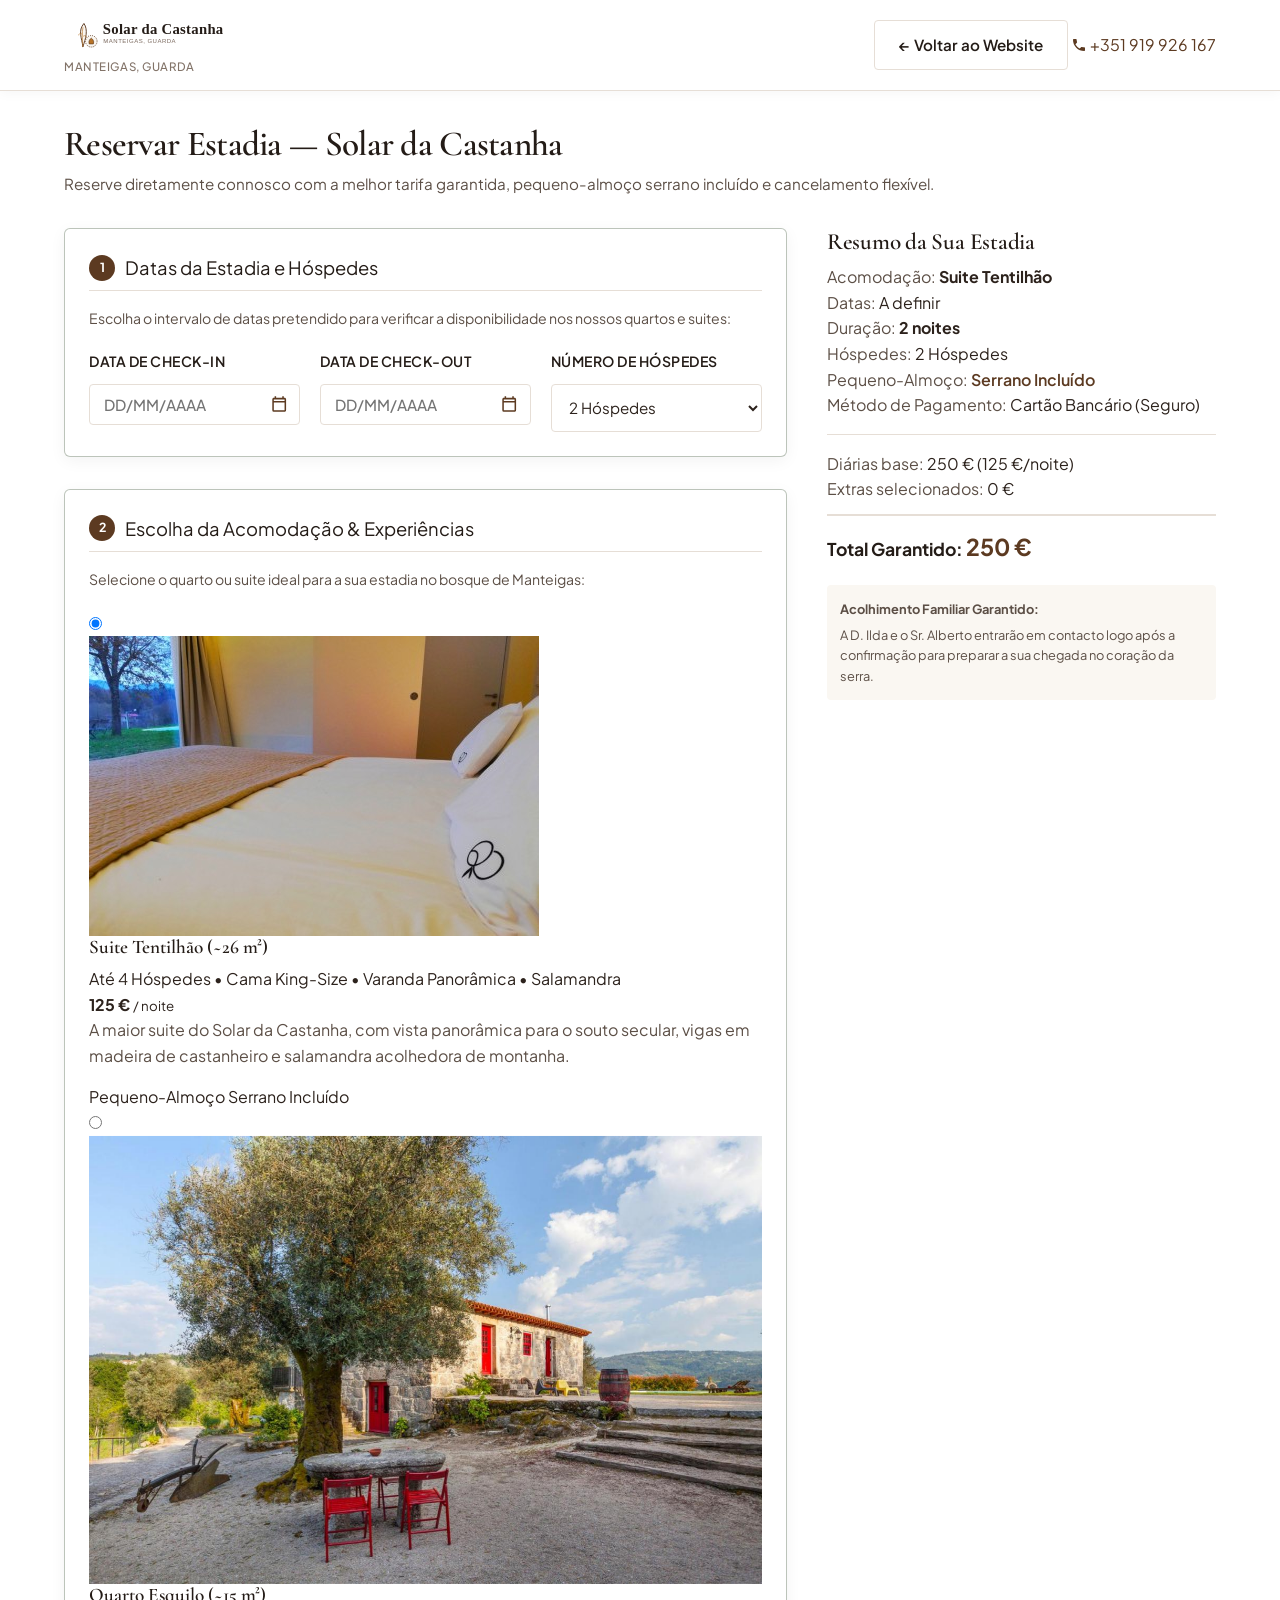
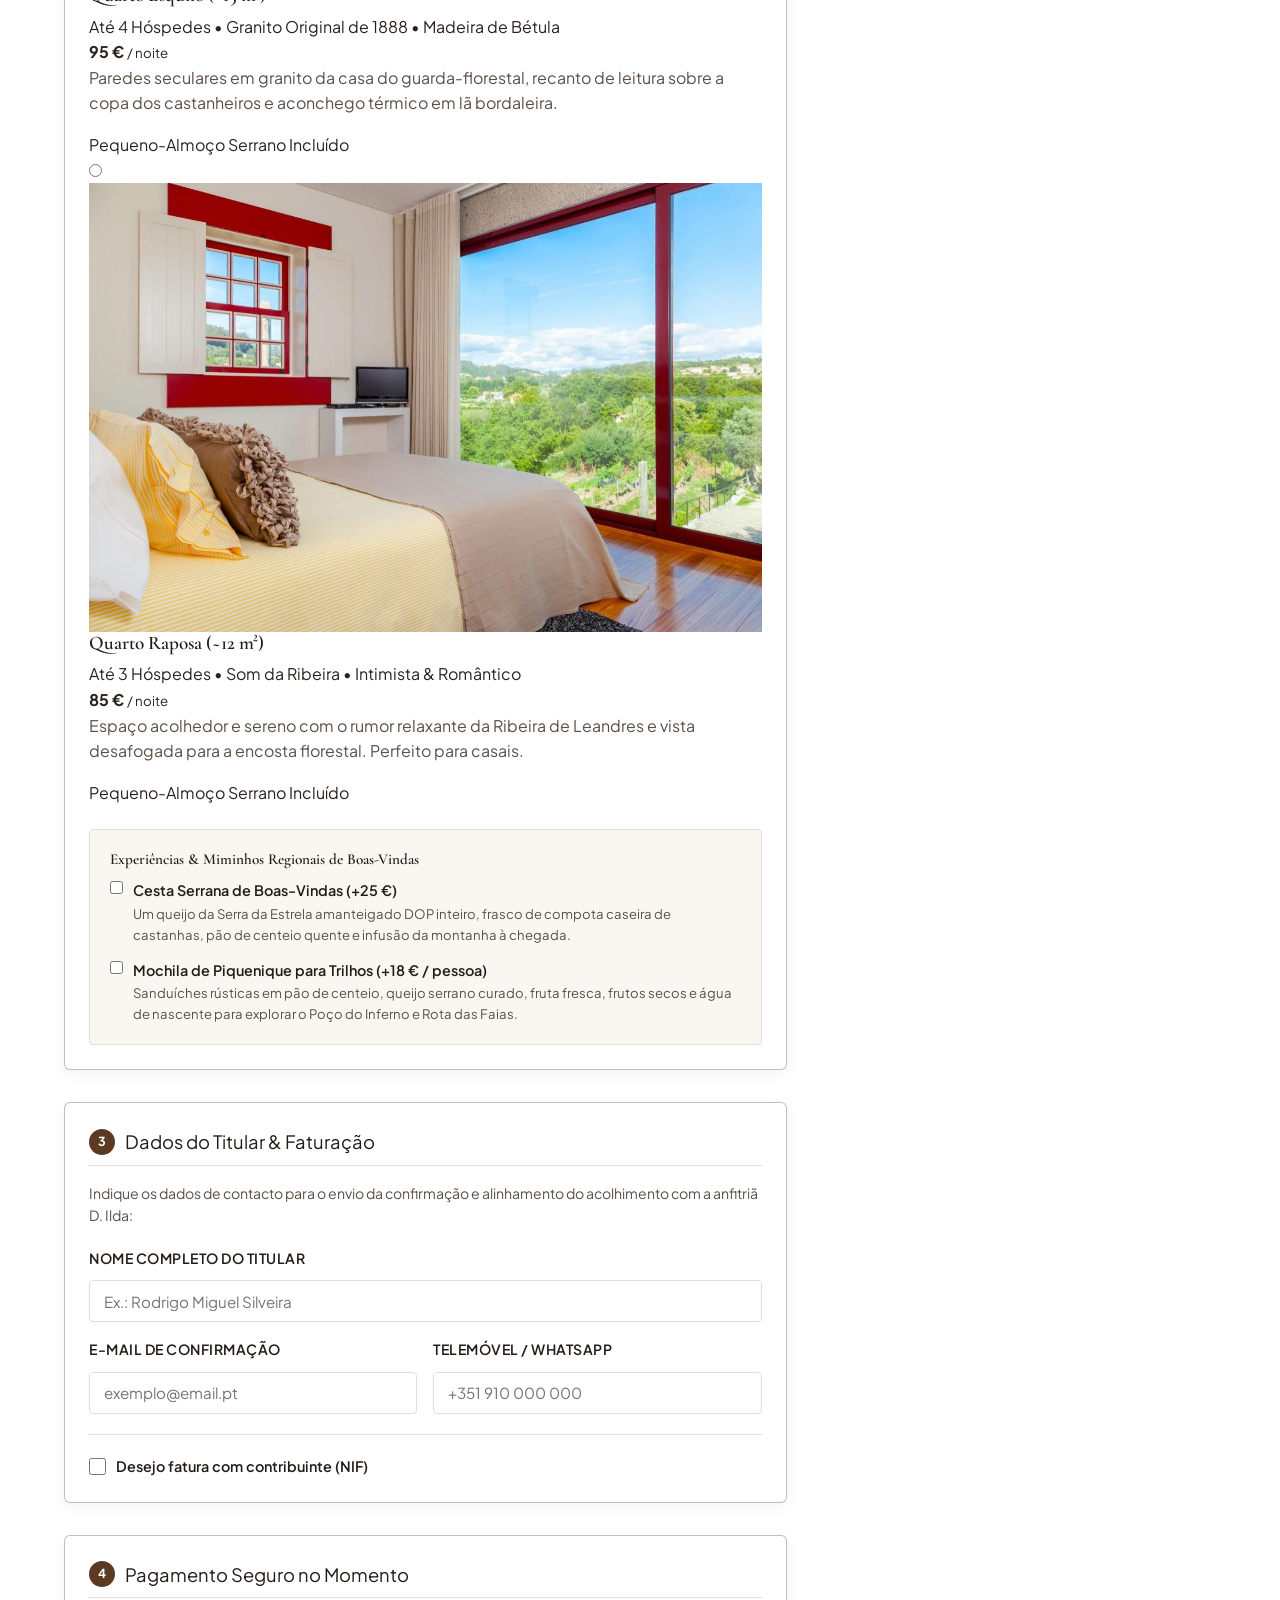
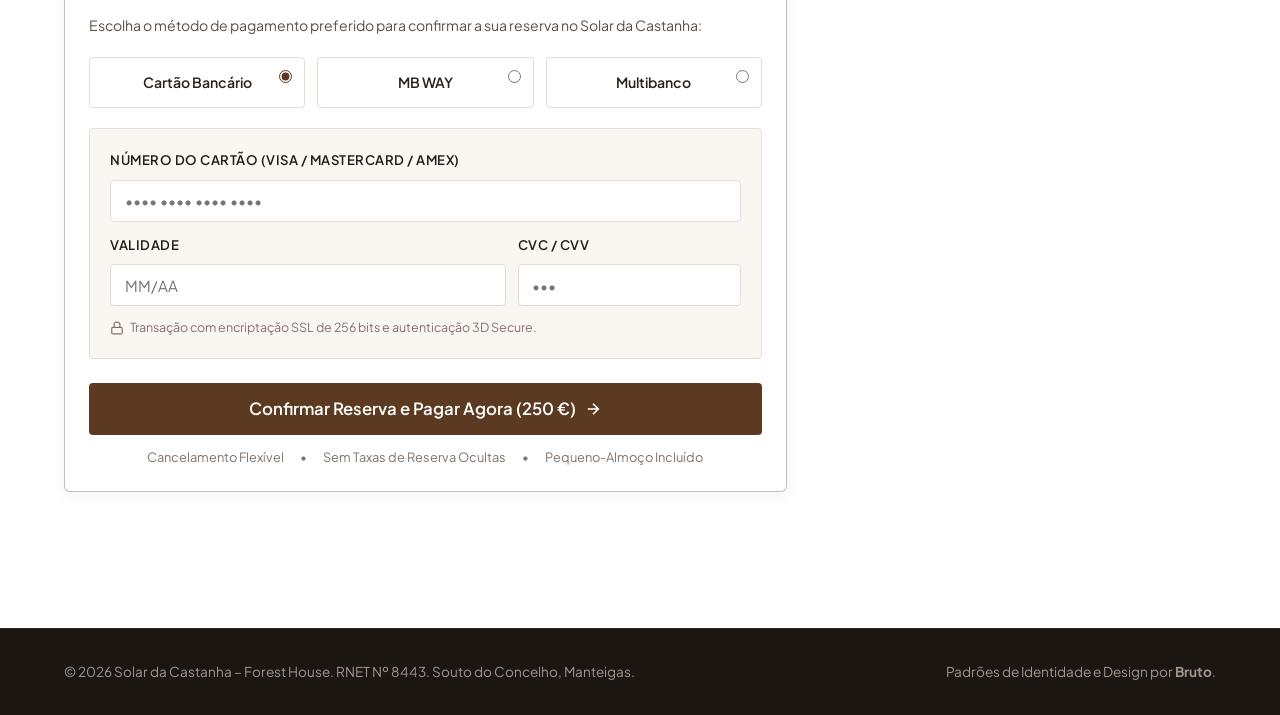
==== reservas.html @ 3b9cec5c "Solar da Castanha — Forest House (Manteigas, Serra da Estrela) — Protótipo Bruto" ====
<!DOCTYPE html>
<html lang="pt">
<head>
  <meta charset="UTF-8">
  <meta name="viewport" content="width=device-width, initial-scale=1.0">
  <title>Reservas - Solar da Castanha | Forest House em Manteigas</title>
  <meta name="description" content="Reserve a sua estadia no Solar da Castanha – Forest House em Manteigas, Serra da Estrela. Pequeno-almoço serrano incluído, lareira de montanha e pagamento seguro online.">
  <link rel="stylesheet" href="css/style.css">
  <link rel="icon" type="image/svg+xml" href="assets/icons/favicon.svg">
  <link rel="preconnect" href="https://fonts.googleapis.com">
  <link rel="preconnect" href="https://fonts.gstatic.com" crossorigin>
  <link href="https://fonts.googleapis.com/css2?family=Cormorant+Garamond:ital,wght@0,400;0,500;0,600;0,700;1,400;1,600&family=Plus+Jakarta+Sans:wght@400;500;600;700&display=swap" rel="stylesheet">
</head>
<body class="booking-page-body">

  <!-- =========================================================================
       HEADER DA PÁGINA DE RESERVAS (Limpo, Elegante e Proporcional)
       ========================================================================= -->
  <header class="header booking-header">
    <div class="container nav-container">
      <a href="index.html" class="booking-logo-wrap" aria-label="Solar da Castanha — Página Inicial">
        <img src="assets/logos/logo.svg" alt="Solar da Castanha" class="booking-logo-img">
        <div class="booking-brand-meta">
          <span class="booking-brand-location">Manteigas, Guarda</span>
        </div>
      </a>
      <div class="booking-header-actions">
        <a href="index.html" class="btn btn-outline-dark booking-back-btn">
          <span class="booking-back-full">&larr; Voltar ao Website</span>
          <span class="booking-back-short">&larr; Início</span>
        </a>
        <a href="tel:+351919926167" class="nav-contact-link booking-phone-btn" aria-label="Ligar para +351 919 926 167">
          <svg class="icon-svg" viewBox="0 0 24 24"><path d="M6.62 10.79c1.44 2.83 3.76 5.14 6.59 6.59l2.2-2.2c.27-.27.67-.36 1.02-.24 1.12.37 2.33.57 3.57.57.55 0 1 .45 1 1V20c0 .55-.45 1-1 1-9.39 0-17-7.61-17-17 0-.55.45-1 1-1h3.5c.55 0 1 .45 1 1 0 1.25.2 2.45.57 3.57.11.35.03.74-.25 1.02l-2.2 2.2z"/></svg>
          <span class="booking-phone-text">+351 919 926 167</span>
        </a>
      </div>
    </div>
  </header>

  <!-- =========================================================================
       CONTEÚDO PRINCIPAL DE RESERVAS (Passo a Passo Sequencial / Wizard)
       ========================================================================= -->
  <main class="section" style="padding-top: 2rem; padding-bottom: 4rem;">
    <div class="container">
      
      <div style="margin-bottom: 2rem;">
        <h2 style="margin: 0 0 0.4rem 0;">Reservar Estadia — Solar da Castanha</h2>
        <p style="margin: 0; color: var(--text-secondary); font-size: 0.95rem;">
          Reserve diretamente connosco com a melhor tarifa garantida, pequeno-almoço serrano incluído e cancelamento flexível.
        </p>
      </div>

      <div class="booking-page-layout">
        <!-- Coluna Esquerda: Passos Sequenciais de Reserva -->
        <div class="booking-steps-col">

          <form id="dedicatedBookingForm">

            <!-- ==============================================================
                 PASSO 1: Datas da Estadia e Número de Hóspedes
                 ============================================================== -->
            <div class="booking-step-block active" id="stepBlock1">
              <div class="booking-step-title">
                <span class="booking-step-num">1</span>
                <span>Datas da Estadia e Hóspedes</span>
              </div>
              <p style="font-size: 0.88rem; color: var(--text-secondary); margin-bottom: 1.25rem;">
                Escolha o intervalo de datas pretendido para verificar a disponibilidade nos nossos quartos e suites:
              </p>

              <div class="booking-dates-guests-grid">
                <div class="form-group">
                  <label for="bookCheckin" style="font-weight: 600; font-size: 0.88rem; margin-bottom: 0.35rem;">Data de Check-in</label>
                  <div class="date-input-container">
                    <input type="text" id="bookCheckin" name="checkin" class="form-control" placeholder="DD/MM/AAAA" autocomplete="off" required>
                    <button type="button" class="date-calendar-btn" aria-label="Escolher data de check-in">
                      <svg class="icon-svg" viewBox="0 0 24 24"><path d="M19 4h-1V2h-2v2H8V2H6v2H5c-1.11 0-1.99.9-1.99 2L3 20a2 2 0 0 0 2 2h14c1.1 0 2-.9 2-2V6c0-1.1-.9-2-2-2zm0 16H5V10h14v10zm0-12H5V6h14v2z"/></svg>
                    </button>
                  </div>
                </div>

                <div class="form-group">
                  <label for="bookCheckout" style="font-weight: 600; font-size: 0.88rem; margin-bottom: 0.35rem;">Data de Check-out</label>
                  <div class="date-input-container">
                    <input type="text" id="bookCheckout" name="checkout" class="form-control" placeholder="DD/MM/AAAA" autocomplete="off" required>
                    <button type="button" class="date-calendar-btn" aria-label="Escolher data de check-out">
                      <svg class="icon-svg" viewBox="0 0 24 24"><path d="M19 4h-1V2h-2v2H8V2H6v2H5c-1.11 0-1.99.9-1.99 2L3 20a2 2 0 0 0 2 2h14c1.1 0 2-.9 2-2V6c0-1.1-.9-2-2-2zm0 16H5V10h14v10zm0-12H5V6h14v2z"/></svg>
                    </button>
                  </div>
                </div>

                <div class="form-group">
                  <label for="bookGuests" style="font-weight: 600; font-size: 0.88rem; margin-bottom: 0.35rem;">Número de Hóspedes</label>
                  <select id="bookGuests" name="guests" class="form-control" style="height: 48px;">
                    <option value="1 Hóspede">1 Hóspede</option>
                    <option value="2 Hóspedes" selected>2 Hóspedes</option>
                    <option value="3 Hóspedes">3 Hóspedes</option>
                    <option value="4 Hóspedes">4 Hóspedes</option>
                  </select>
                </div>
              </div>
            </div>

            <!-- ==============================================================
                 PASSO 2: Seleção da Acomodação & Experiências Regionais
                 ============================================================== -->
            <div class="booking-step-block active" id="stepBlock2" style="margin-top: 2rem;">
              <div class="booking-step-title">
                <span class="booking-step-num">2</span>
                <span>Escolha da Acomodação &amp; Experiências</span>
              </div>
              <p style="font-size: 0.88rem; color: var(--text-secondary); margin-bottom: 1.25rem;">
                Selecione o quarto ou suite ideal para a sua estadia no bosque de Manteigas:
              </p>

              <div class="units-selection-list">
                <!-- Unidade 1: Suite Tentilhão -->
                <label class="unit-option-card">
                  <input type="radio" name="book_unit" value="tentilhao" checked>
                  <div class="unit-option-content">
                    <div class="unit-option-img-col">
                      <img src="assets/images/interior_quarto.jpg" alt="Suite Tentilhão">
                    </div>
                    <div class="unit-option-info-col">
                      <div class="unit-option-head">
                        <div>
                          <h4 class="unit-option-title">Suite Tentilhão (~26 m²)</h4>
                          <span class="unit-option-meta">Até 4 Hóspedes • Cama King-Size • Varanda Panorâmica • Salamandra</span>
                        </div>
                        <div class="unit-option-price-tag">
                          <strong>125 €</strong> <small>/ noite</small>
                        </div>
                      </div>
                      <p class="unit-option-desc">
                        A maior suite do Solar da Castanha, com vista panorâmica para o souto secular, vigas em madeira de castanheiro e salamandra acolhedora de montanha.
                      </p>
                      <span class="unit-option-pill">Pequeno-Almoço Serrano Incluído</span>
                    </div>
                  </div>
                </label>

                <!-- Unidade 2: Quarto Esquilo -->
                <label class="unit-option-card">
                  <input type="radio" name="book_unit" value="esquilo">
                  <div class="unit-option-content">
                    <div class="unit-option-img-col">
                      <img src="assets/images/avos_1.jpg" alt="Quarto Esquilo">
                    </div>
                    <div class="unit-option-info-col">
                      <div class="unit-option-head">
                        <div>
                          <h4 class="unit-option-title">Quarto Esquilo (~15 m²)</h4>
                          <span class="unit-option-meta">Até 4 Hóspedes • Granito Original de 1888 • Madeira de Bétula</span>
                        </div>
                        <div class="unit-option-price-tag">
                          <strong>95 €</strong> <small>/ noite</small>
                        </div>
                      </div>
                      <p class="unit-option-desc">
                        Paredes seculares em granito da casa do guarda-florestal, recanto de leitura sobre a copa dos castanheiros e aconchego térmico em lã bordaleira.
                      </p>
                      <span class="unit-option-pill">Pequeno-Almoço Serrano Incluído</span>
                    </div>
                  </div>
                </label>

                <!-- Unidade 3: Quarto Raposa -->
                <label class="unit-option-card">
                  <input type="radio" name="book_unit" value="raposa">
                  <div class="unit-option-content">
                    <div class="unit-option-img-col">
                      <img src="assets/images/adega_1.jpg" alt="Quarto Raposa">
                    </div>
                    <div class="unit-option-info-col">
                      <div class="unit-option-head">
                        <div>
                          <h4 class="unit-option-title">Quarto Raposa (~12 m²)</h4>
                          <span class="unit-option-meta">Até 3 Hóspedes • Som da Ribeira • Intimista &amp; Romântico</span>
                        </div>
                        <div class="unit-option-price-tag">
                          <strong>85 €</strong> <small>/ noite</small>
                        </div>
                      </div>
                      <p class="unit-option-desc">
                        Espaço acolhedor e sereno com o rumor relaxante da Ribeira de Leandres e vista desafogada para a encosta florestal. Perfeito para casais.
                      </p>
                      <span class="unit-option-pill">Pequeno-Almoço Serrano Incluído</span>
                    </div>
                  </div>
                </label>
              </div>

              <!-- Extras Regionais de Hospitalidade -->
              <div style="margin-top: 1.5rem; background-color: var(--bg-light); border: 1px solid var(--border-color); border-radius: var(--border-radius-sm); padding: 1.25rem;">
                <h4 style="font-size: 0.95rem; margin-bottom: 0.5rem; color: var(--dark-neutral);">Experiências &amp; Miminhos Regionais de Boas-Vindas</h4>
                
                <div style="display: flex; flex-direction: column; gap: 0.75rem;">
                  <label style="display: flex; align-items: flex-start; gap: 0.6rem; cursor: pointer;">
                    <input type="checkbox" name="book_extras" value="cesta_boasvindas" style="margin-top: 0.25rem;">
                    <div>
                      <span style="font-weight: 600; font-size: 0.9rem; color: var(--dark-neutral);">Cesta Serrana de Boas-Vindas (+25 €)</span>
                      <p style="font-size: 0.82rem; margin: 0; color: var(--text-secondary);">Um queijo da Serra da Estrela amanteigado DOP inteiro, frasco de compota caseira de castanhas, pão de centeio quente e infusão da montanha à chegada.</p>
                    </div>
                  </label>

                  <label style="display: flex; align-items: flex-start; gap: 0.6rem; cursor: pointer;">
                    <input type="checkbox" name="book_extras" value="piquenique_trilhos" style="margin-top: 0.25rem;">
                    <div>
                      <span style="font-weight: 600; font-size: 0.9rem; color: var(--dark-neutral);">Mochila de Piquenique para Trilhos (+18 € / pessoa)</span>
                      <p style="font-size: 0.82rem; margin: 0; color: var(--text-secondary);">Sanduíches rústicas em pão de centeio, queijo serrano curado, fruta fresca, frutos secos e água de nascente para explorar o Poço do Inferno e Rota das Faias.</p>
                    </div>
                  </label>
                </div>
              </div>
            </div>

            <!-- ==============================================================
                 PASSO 3: Dados Pessoais do Titular & Faturação Opcional com NIF
                 (Padrão Obrigatório de Faturação Bruto — Regra 8)
                 ============================================================== -->
            <div class="booking-step-block active" id="stepBlock3" style="margin-top: 2rem;">
              <div class="booking-step-title">
                <span class="booking-step-num">3</span>
                <span>Dados do Titular &amp; Faturação</span>
              </div>
              <p style="font-size: 0.88rem; color: var(--text-secondary); margin-bottom: 1.25rem;">
                Indique os dados de contacto para o envio da confirmação e alinhamento do acolhimento com a anfitriã D. Ilda:
              </p>

              <div style="display: grid; grid-template-columns: 1fr 1fr; gap: 1rem;">
                <div class="form-group" style="grid-column: span 2;">
                  <label for="bookName" style="font-weight: 600; font-size: 0.88rem; margin-bottom: 0.35rem;">Nome Completo do Titular</label>
                  <input type="text" id="bookName" class="form-control" placeholder="Ex.: Rodrigo Miguel Silveira" required>
                </div>
                <div class="form-group">
                  <label for="bookEmail" style="font-weight: 600; font-size: 0.88rem; margin-bottom: 0.35rem;">E-mail de Confirmação</label>
                  <input type="email" id="bookEmail" class="form-control" placeholder="exemplo@email.pt" required>
                </div>
                <div class="form-group">
                  <label for="bookPhone" style="font-weight: 600; font-size: 0.88rem; margin-bottom: 0.35rem;">Telemóvel / WhatsApp</label>
                  <input type="tel" id="bookPhone" class="form-control" placeholder="+351 910 000 000" required>
                </div>
              </div>

              <!-- BLOCO DE FATURAÇÃO OPCIONAL (NIF) — REGRA 8 BRUTO -->
              <div style="margin-top: 1.25rem; border-top: 1px solid var(--border-color); padding-top: 1.25rem;">
                <label style="display: flex; align-items: center; gap: 0.6rem; cursor: pointer; user-select: none;">
                  <input type="checkbox" id="invoiceToggle" style="width: 17px; height: 17px;">
                  <span style="font-weight: 600; font-size: 0.9rem; color: var(--dark-neutral);">
                    Desejo fatura com contribuinte (NIF)
                  </span>
                </label>

                <!-- Campos de Faturação Expansíveis -->
                <div id="invoiceFields" style="display: none; margin-top: 1rem; background-color: var(--bg-light); border: 1px solid var(--border-color); border-radius: var(--border-radius-sm); padding: 1.25rem;">
                  <div style="display: grid; grid-template-columns: 1fr 1fr; gap: 1rem;">
                    <div class="form-group">
                      <label for="invoiceNif" style="font-weight: 600; font-size: 0.85rem; margin-bottom: 0.3rem;">NIF / NIPC</label>
                      <input type="text" id="invoiceNif" class="form-control" placeholder="123456789">
                    </div>
                    <div class="form-group">
                      <label for="invoiceName" style="font-weight: 600; font-size: 0.85rem; margin-bottom: 0.3rem;">Nome Fiscal ou Empresa</label>
                      <input type="text" id="invoiceName" class="form-control" placeholder="Nome que constará na fatura">
                    </div>
                    <div class="form-group" style="grid-column: span 2;">
                      <label for="invoiceAddress" style="font-weight: 600; font-size: 0.85rem; margin-bottom: 0.3rem;">Morada de Faturação</label>
                      <input type="text" id="invoiceAddress" class="form-control" placeholder="Rua, número e andar">
                    </div>
                    <div class="form-group">
                      <label for="invoicePostal" style="font-weight: 600; font-size: 0.85rem; margin-bottom: 0.3rem;">Código Postal</label>
                      <input type="text" id="invoicePostal" class="form-control" placeholder="0000-000">
                    </div>
                    <div class="form-group">
                      <label for="invoiceCity" style="font-weight: 600; font-size: 0.85rem; margin-bottom: 0.3rem;">Localidade / Cidade</label>
                      <input type="text" id="invoiceCity" class="form-control" placeholder="Ex.: Lisboa">
                    </div>
                  </div>
                </div>
              </div>
            </div>

            <!-- ==============================================================
                 PASSO 4: Pagamento Seguro Imediato no Momento (Regra 8 Bruto)
                 ============================================================== -->
            <div class="booking-step-block active" id="stepBlock4" style="margin-top: 2rem;">
              <div class="booking-step-title">
                <span class="booking-step-num">4</span>
                <span>Pagamento Seguro no Momento</span>
              </div>
              <p style="font-size: 0.88rem; color: var(--text-secondary); margin-bottom: 1.25rem;">
                Escolha o método de pagamento preferido para confirmar a sua reserva no Solar da Castanha:
              </p>

              <!-- Seletor de Métodos de Pagamento -->
              <div style="display: grid; grid-template-columns: repeat(3, 1fr); gap: 0.75rem; margin-bottom: 1.25rem;">
                <label class="payment-method-card" style="border: 1px solid var(--border-color); border-radius: var(--border-radius-sm); padding: 0.85rem; display: flex; align-items: center; gap: 0.5rem; cursor: pointer; background: #fff;">
                  <input type="radio" name="payment_method" value="card" checked>
                  <span style="font-weight: 600; font-size: 0.88rem;">Cartão Bancário</span>
                </label>
                <label class="payment-method-card" style="border: 1px solid var(--border-color); border-radius: var(--border-radius-sm); padding: 0.85rem; display: flex; align-items: center; gap: 0.5rem; cursor: pointer; background: #fff;">
                  <input type="radio" name="payment_method" value="mbway">
                  <span style="font-weight: 600; font-size: 0.88rem;">MB WAY</span>
                </label>
                <label class="payment-method-card" style="border: 1px solid var(--border-color); border-radius: var(--border-radius-sm); padding: 0.85rem; display: flex; align-items: center; gap: 0.5rem; cursor: pointer; background: #fff;">
                  <input type="radio" name="payment_method" value="multibanco">
                  <span style="font-weight: 600; font-size: 0.88rem;">Multibanco</span>
                </label>
              </div>

              <!-- Detalhes do Cartão -->
              <div id="paymentDetailsCard" style="background-color: var(--bg-light); border: 1px solid var(--border-color); border-radius: var(--border-radius-sm); padding: 1.25rem;">
                <div style="display: grid; grid-template-columns: 2fr 1fr 1fr; gap: 0.75rem;">
                  <div class="form-group" style="grid-column: span 3;">
                    <label style="font-size: 0.82rem; font-weight: 600; margin-bottom: 0.25rem;">Número do Cartão (Visa / Mastercard / Amex)</label>
                    <input type="text" class="form-control" placeholder="•••• •••• •••• ••••" maxlength="19">
                  </div>
                  <div class="form-group" style="grid-column: span 2;">
                    <label style="font-size: 0.82rem; font-weight: 600; margin-bottom: 0.25rem;">Validade</label>
                    <input type="text" class="form-control" placeholder="MM/AA" maxlength="5">
                  </div>
                  <div class="form-group">
                    <label style="font-size: 0.82rem; font-weight: 600; margin-bottom: 0.25rem;">CVC / CVV</label>
                    <input type="text" class="form-control" placeholder="•••" maxlength="4">
                  </div>
                </div>
                <div style="margin-top: 0.75rem; display: flex; align-items: center; gap: 0.4rem; font-size: 0.78rem; color: var(--text-muted);">
                  <svg width="14" height="14" viewBox="0 0 24 24" fill="none" stroke="currentColor" stroke-width="2"><rect x="3" y="11" width="18" height="11" rx="2" ry="2"/><path d="M7 11V7a5 5 0 0 1 10 0v4"/></svg>
                  <span>Transação com encriptação SSL de 256 bits e autenticação 3D Secure.</span>
                </div>
              </div>

              <!-- Detalhes do MB WAY -->
              <div id="paymentDetailsMbway" style="display: none; background-color: var(--bg-light); border: 1px solid var(--border-color); border-radius: var(--border-radius-sm); padding: 1.25rem;">
                <div class="form-group">
                  <label style="font-size: 0.82rem; font-weight: 600; margin-bottom: 0.25rem;">Número de Telemóvel MB WAY</label>
                  <input type="tel" class="form-control" placeholder="910 000 000" maxlength="9">
                </div>
                <p style="font-size: 0.82rem; color: var(--text-secondary); margin: 0.5rem 0 0 0;">
                  Receberá uma notificação instantânea na sua aplicação MB WAY para autorizar o pagamento no prazo de 5 minutos.
                </p>
              </div>

              <!-- Detalhes da Referência Multibanco -->
              <div id="paymentDetailsMultibanco" style="display: none; background-color: var(--bg-light); border: 1px solid var(--border-color); border-radius: var(--border-radius-sm); padding: 1.25rem;">
                <div style="display: grid; grid-template-columns: repeat(3, 1fr); gap: 0.75rem; text-align: center;">
                  <div style="background: #fff; padding: 0.6rem; border-radius: 4px; border: 1px solid var(--border-color);">
                    <span style="font-size: 0.75rem; color: var(--text-muted); display: block;">Entidade</span>
                    <strong style="font-size: 1.05rem; color: var(--dark-neutral);">21245</strong>
                  </div>
                  <div style="background: #fff; padding: 0.6rem; border-radius: 4px; border: 1px solid var(--border-color);">
                    <span style="font-size: 0.75rem; color: var(--text-muted); display: block;">Referência</span>
                    <strong style="font-size: 1.05rem; color: var(--dark-neutral);">928 412 844</strong>
                  </div>
                  <div style="background: #fff; padding: 0.6rem; border-radius: 4px; border: 1px solid var(--border-color);">
                    <span style="font-size: 0.75rem; color: var(--text-muted); display: block;">Validade</span>
                    <strong style="font-size: 1.05rem; color: var(--dark-neutral);">24 horas</strong>
                  </div>
                </div>
                <p style="font-size: 0.82rem; color: var(--text-secondary); margin: 0.6rem 0 0 0;">
                  Os dados da referência serão enviados por e-mail e SMS após a confirmação.
                </p>
              </div>

              <!-- Botão Principal de Confirmação e Pagamento -->
              <div style="margin-top: 1.5rem;">
                <button type="submit" class="btn btn-primary" style="width: 100%; height: 52px; font-size: 1.05rem; font-weight: 600; display: flex; align-items: center; justify-content: center; gap: 0.5rem;">
                  <span>Confirmar Reserva e Pagar Agora (<span id="payButtonAmount">250 €</span>)</span>
                  <svg width="18" height="18" viewBox="0 0 24 24" fill="none" stroke="currentColor" stroke-width="2.2"><path d="M5 12h14M12 5l7 7-7 7"/></svg>
                </button>
                <div style="display: flex; align-items: center; justify-content: center; gap: 1rem; margin-top: 0.75rem; font-size: 0.8rem; color: var(--text-muted);">
                  <span>Cancelamento Flexível</span>
                  <span>•</span>
                  <span>Sem Taxas de Reserva Ocultas</span>
                  <span>•</span>
                  <span>Pequeno-Almoço Incluído</span>
                </div>
              </div>
            </div>

          </form>
        </div>

        <!-- Coluna Direita: Resumo Lateral Fixo (Sticky) -->
        <aside class="booking-summary-col">
          <div class="booking-summary-card-sticky">
            <h3 class="booking-summary-title">Resumo da Sua Estadia</h3>
            
            <div class="booking-summary-row">
              <span class="summary-label">Acomodação:</span>
              <strong class="summary-value" id="summaryUnitName">Suite Tentilhão</strong>
            </div>

            <div class="booking-summary-row">
              <span class="summary-label">Datas:</span>
              <span class="summary-value" id="summaryDatesText">A definir</span>
            </div>

            <div class="booking-summary-row">
              <span class="summary-label">Duração:</span>
              <strong class="summary-value" id="summaryNightsCount">2 noites</strong>
            </div>

            <div class="booking-summary-row">
              <span class="summary-label">Hóspedes:</span>
              <span class="summary-value" id="summaryGuestsCount">2 Hóspedes</span>
            </div>

            <div class="booking-summary-row">
              <span class="summary-label">Pequeno-Almoço:</span>
              <span class="summary-value" style="color: var(--primary-accent); font-weight: 600;">Serrano Incluído</span>
            </div>

            <div class="booking-summary-row">
              <span class="summary-label">Método de Pagamento:</span>
              <span class="summary-value" id="summaryPaymentMethod">Cartão Bancário (Seguro)</span>
            </div>

            <hr style="border: 0; border-top: 1px solid var(--border-color); margin: 1rem 0;">

            <div class="booking-summary-row">
              <span class="summary-label">Diárias base:</span>
              <span class="summary-value" id="summaryBasePrice">250 € (125 €/noite)</span>
            </div>

            <div class="booking-summary-row">
              <span class="summary-label">Extras selecionados:</span>
              <span class="summary-value" id="summaryExtrasPrice">0 €</span>
            </div>

            <div class="booking-summary-row total" style="margin-top: 0.75rem; padding-top: 0.75rem; border-top: 2px solid var(--border-color);">
              <span style="font-size: 1.1rem; font-weight: 700; color: var(--dark-neutral);">Total Garantido:</span>
              <strong style="font-size: 1.45rem; color: var(--primary-accent);" id="summaryTotalPrice">250 €</strong>
            </div>

            <div style="margin-top: 1.25rem; background: var(--bg-light); padding: 0.85rem; border-radius: var(--border-radius-sm); font-size: 0.8rem; color: var(--text-secondary);">
              <p style="margin: 0 0 0.35rem 0;"><strong>Acolhimento Familiar Garantido:</strong></p>
              <p style="margin: 0;">A D. Ilda e o Sr. Alberto entrarão em contacto logo após a confirmação para preparar a sua chegada no coração da serra.</p>
            </div>
          </div>
        </aside>

      </div>
    </div>
  </main>

  <!-- =========================================================================
       MODAL DE CONFIRMAÇÃO DE RESERVA (Com Botão WhatsApp para Anfitriões)
       ========================================================================= -->
  <div class="booking-modal-backdrop" id="bookingConfirmationModal">
    <div class="booking-modal-box">
      <div style="text-align: center; margin-bottom: 1.25rem;">
        <div style="width: 52px; height: 52px; background: var(--primary-light); border-radius: 50%; display: inline-flex; align-items: center; justify-content: center; margin-bottom: 0.75rem;">
          <svg width="28" height="28" viewBox="0 0 24 24" fill="none" stroke="var(--primary-accent)" stroke-width="2.5"><polyline points="20 6 9 17 4 12"/></svg>
        </div>
        <h3 style="margin: 0 0 0.25rem 0; font-size: 1.5rem;">Reserva Confirmada com Sucesso!</h3>
        <span style="display: inline-block; background: #e8efe9; color: #2B3E2F; padding: 0.25rem 0.65rem; border-radius: 12px; font-size: 0.78rem; font-weight: 600;">Estado: Confirmado e Pago</span>
      </div>

      <div style="background: var(--bg-light); border: 1px solid var(--border-color); border-radius: var(--border-radius-sm); padding: 1.15rem; margin-bottom: 1.25rem;">
        <div style="display: flex; justify-content: space-between; margin-bottom: 0.5rem; font-size: 0.88rem;">
          <span style="color: var(--text-secondary);">Código de Reserva:</span>
          <strong id="modalBookingCode" style="color: var(--primary-accent);">SC-842918</strong>
        </div>
        <div style="display: flex; justify-content: space-between; margin-bottom: 0.5rem; font-size: 0.88rem;">
          <span style="color: var(--text-secondary);">Titular:</span>
          <strong id="modalGuestName">Hóspede Estimado</strong>
        </div>
        <div style="display: flex; justify-content: space-between; margin-bottom: 0.5rem; font-size: 0.88rem;">
          <span style="color: var(--text-secondary);">Alojamento:</span>
          <strong id="modalUnitName">Suite Tentilhão</strong>
        </div>
        <div style="display: flex; justify-content: space-between; font-size: 0.88rem;">
          <span style="color: var(--text-secondary);">Valor Total Pago:</span>
          <strong id="modalTotalPaid" style="color: var(--primary-accent);">250 €</strong>
        </div>
      </div>

      <p style="font-size: 0.85rem; color: var(--text-secondary); text-align: center; margin-bottom: 1.25rem;">
        Enviámos o comprovativo detalhado para o seu e-mail. Para agilizar o check-in ou pedir dicas de viagem, contacte diretamente os anfitriões D. Ilda &amp; Sr. Alberto:
      </p>

      <div style="display: flex; flex-direction: column; gap: 0.65rem;">
        <a id="modalWhatsappBtn" href="https://wa.me/351919926167" target="_blank" rel="noopener noreferrer" class="btn btn-primary" style="display: flex; align-items: center; justify-content: center; gap: 0.5rem; height: 46px;">
          <svg class="icon-svg-sm" viewBox="0 0 24 24"><path d="M6.62 10.79a15.05 15.05 0 006.59 6.59l2.2-2.2c.27-.27.67-.36 1.02-.24 1.12.37 2.33.57 3.57.57.55 0 1 .45 1 1V20c0 .55-.45 1-1 1-9.39 0-17-7.61-17-17 0-.55.45-1 1-1h3.5c.55 0 1 .45 1 1 0 1.25.2 2.45.57 3.57.11.35.03.74-.25 1.02l-2.2 2.2z"/></svg>
          <span>Falar com D. Ilda no WhatsApp (+351 919 926 167)</span>
        </a>
        <button type="button" class="btn btn-outline-dark close-booking-modal" style="height: 44px;">
          Fechar e Voltar ao Início
        </button>
      </div>
    </div>
  </div>

  <!-- RODAPÉ DA PÁGINA DE RESERVAS -->
  <footer class="footer" style="margin-top: 3rem; padding: 2rem 0; background: #1C1612;">
    <div class="container" style="display: flex; align-items: center; justify-content: space-between; flex-wrap: wrap; gap: 1rem;">
      <p style="margin: 0; font-size: 0.85rem; color: #a3958c;">
        &copy; 2026 Solar da Castanha – Forest House. RNET Nº 8443. Souto do Concelho, Manteigas.
      </p>
      <p style="margin: 0; font-size: 0.85rem; color: #a3958c;">
        Padrões de Identidade e Design por <strong>Bruto</strong>.
      </p>
    </div>
  </footer>

  <script src="js/main.js"></script>
</body>
</html>
---- css/style.css ----
/* ==========================================================================
   Casinhas de Santo António — Standard de Produção Bruto AI
   Design System & Folha de Estilos Oficial
   ========================================================================== */

:root {
  --primary-accent: #5C3A21;
  --primary-accent-hover: #432915;
  --primary-light: #F6EFE9;
  --dark-neutral: #241C17;
  --text-primary: #2C221C;
  --text-secondary: #5C4F46;
  --text-muted: #827368;
  --bg-light: #FAF7F2;
  --bg-white: #ffffff;
  --border-color: #E6DED6;
  --border-radius-sm: 4px;
  --border-radius-md: 6px;
  --border-radius-lg: 8px;
  --shadow-sm: 0 1px 3px rgba(0, 0, 0, 0.05);
  --shadow-md: 0 4px 12px rgba(34, 39, 35, 0.07);
  --shadow-lg: 0 8px 24px rgba(34, 39, 35, 0.1);
  --font-heading: 'Cormorant Garamond', Georgia, 'Times New Roman', serif;
  --font-body: 'Plus Jakarta Sans', -apple-system, BlinkMacSystemFont, 'Segoe UI', Roboto, sans-serif;
  --font-nav: 'Plus Jakarta Sans', -apple-system, BlinkMacSystemFont, 'Segoe UI', Roboto, sans-serif;
  --container-max-width: 1200px;

  /* Motion & Rhythm Tokens (Posicionamento Minhoto: Calmo, Fresco, Fluido) */
  --ease-organic: cubic-bezier(0.22, 1, 0.36, 1);
  --ease-soft: cubic-bezier(0.25, 0.8, 0.25, 1);
  --duration-fast: 200ms;
  --duration-normal: 350ms;
  --duration-gentle: 600ms;
  --duration-slow: 750ms;
}

/* Reset e Base */
* {
  box-sizing: border-box;
  margin: 0;
  padding: 0;
}

html {
  scroll-behavior: smooth;
  font-size: 16px;
}

section[id],
.section[id],
.section-anchor {
  scroll-margin-top: 76px;
}

.section-anchor {
  display: block;
  position: relative;
  visibility: hidden;
  height: 0;
  margin: 0;
  padding: 0;
}

html {
  overflow-x: hidden;
  max-width: 100vw;
  scroll-behavior: smooth;
}

body {
  overflow-x: hidden;
  max-width: 100vw;
  position: relative;
  font-family: var(--font-body);
  color: var(--text-primary);
  background-color: var(--bg-white);
  line-height: 1.6;
  -webkit-font-smoothing: antialiased;
}

h1, h2, h3, h4, h5, h6 {
  font-family: var(--font-heading);
  color: var(--dark-neutral);
  font-weight: 600;
  line-height: 1.22;
}

h1 { font-size: 2.85rem; letter-spacing: -0.01em; }
h2 { font-size: 2.2rem; letter-spacing: -0.01em; margin-bottom: 0.85rem; }
h3 { font-size: 1.45rem; letter-spacing: -0.01em; margin-bottom: 0.5rem; }
h4 { font-size: 1.2rem; margin-bottom: 0.4rem; }

p {
  margin-bottom: 1rem;
  color: var(--text-secondary);
}

a {
  color: var(--primary-accent);
  text-decoration: none;
  transition: color 0.2s ease, opacity 0.2s ease;
}

a:hover {
  color: var(--primary-accent-hover);
}

a:focus-visible,
button:focus-visible,
input:focus-visible,
select:focus-visible,
textarea:focus-visible {
  outline: 2px solid var(--primary-accent);
  outline-offset: 2px;
}

img {
  max-width: 100%;
  height: auto;
  display: block;
  image-rendering: auto;
  -webkit-backface-visibility: hidden;
  backface-visibility: hidden;
}

.container {
  width: 100%;
  max-width: var(--container-max-width);
  margin: 0 auto;
  padding: 0 1.5rem;
}

/* Ícones SVG Monocromáticos Inline */
.icon-svg {
  display: inline-block;
  width: 1rem;
  height: 1rem;
  vertical-align: -0.15rem;
  fill: currentColor;
  flex-shrink: 0;
}

.icon-svg-lg {
  width: 1.35rem;
  height: 1.35rem;
}

.icon-svg-sm {
  width: 0.95rem;
  height: 0.95rem;
  vertical-align: -0.12rem;
  flex-shrink: 0;
}

/* ==========================================================================
   Header Estilo Hotel Neptun (Com Fundo Atmosférico e Logo Dinâmico)
   Estrutura 3-Colunas: Logo (Esquerda) | Navegação (Centro) | Idioma + Reserva (Direita)
   ========================================================================== */

.header-neptun {
  position: fixed;
  top: 0;
  left: 0;
  width: 100%;
  z-index: 1000;
  color: #FBF5ED;
  transition: padding 0.22s cubic-bezier(0.16, 1, 0.3, 1),
              background-color 0.22s cubic-bezier(0.16, 1, 0.3, 1),
              box-shadow 0.22s cubic-bezier(0.16, 1, 0.3, 1),
              backdrop-filter 0.22s cubic-bezier(0.16, 1, 0.3, 1);
  background-color: rgba(255, 255, 255, calc(var(--scroll-p, 0) * 0.96));
  backdrop-filter: blur(calc(var(--scroll-p, 0) * 20px));
  -webkit-backdrop-filter: blur(calc(var(--scroll-p, 0) * 20px));
  box-shadow: 0 4px 24px rgba(0, 0, 0, calc(var(--scroll-p, 0) * 0.07));
  border-bottom: 1px solid rgba(228, 231, 226, calc(var(--scroll-p, 0) * 0.85));
  padding: calc(1.15rem - (var(--scroll-p, 0) * 0.45rem)) 0;
}

/* Máscara de Gradiente e Blur Atmosférico Superior (Inspirado no Hotel Neptun) */
.header-neptun::before {
  content: "";
  position: absolute;
  inset: 0 0 -2.8em;
  pointer-events: none;
  z-index: -1;
  background: linear-gradient(180deg, rgba(16, 24, 20, 0.82) 0%, rgba(16, 24, 20, 0.45) 55%, rgba(16, 24, 20, 0) 100%);
  backdrop-filter: blur(10px);
  -webkit-backdrop-filter: blur(10px);
  mask-image: linear-gradient(to bottom, #000 0%, #000 55%, rgba(0, 0, 0, 0) 100%);
  -webkit-mask-image: linear-gradient(to bottom, #000 0%, #000 55%, rgba(0, 0, 0, 0) 100%);
  opacity: calc(1 - var(--scroll-p, 0));
  transition: opacity 0.22s ease;
}

/* Estado Scrolled: Confirmação de classe para seletores descendentes */
.header-neptun.header-scrolled {
  background-color: rgba(255, 255, 255, 0.96);
  backdrop-filter: blur(20px);
  -webkit-backdrop-filter: blur(20px);
  box-shadow: 0 4px 24px rgba(0, 0, 0, 0.07);
  border-bottom: 1px solid rgba(228, 231, 226, 0.85);
  padding: 0.7rem 0;
}

.header-neptun.header-scrolled::before {
  opacity: 0;
}

/* Grid Perfeita de 3 Zonas Alinhada Rigorosamente com o Container da Página */
.neptun-header-inner {
  display: grid;
  grid-template-columns: 1fr auto 1fr;
  align-items: center;
  width: 100%;
  position: relative;
}

/* 1. Esquerda: Aba / Pennant com Logo da Solar da Castanha (Tamanho Original) */
.neptun-header-left {
  justify-self: start;
  display: flex;
  align-items: center;
  justify-content: center;
  position: relative;
  z-index: 2;
  width: 200px;
}

/* Aba Suspensa (Tamanho Original 200px x 116px, transição progressiva por cada scroll) */
.neptun-logo-aba {
  position: absolute;
  top: -1.15rem; /* Encosta rigorosamente ao topo do ecrã */
  left: 0;
  width: 200px;
  height: 116px;
  z-index: 1;
  pointer-events: none;
  filter: drop-shadow(0 10px 20px rgba(0, 0, 0, 0.25));
  transform: translateY(calc(var(--scroll-p, 0) * -115%));
  opacity: calc(1 - var(--scroll-p, 0) * 0.95);
  transition: transform 0.22s cubic-bezier(0.16, 1, 0.3, 1),
              opacity 0.2s ease;
  will-change: transform, opacity;
}

.neptun-aba-svg {
  width: 100%;
  height: 100%;
  display: block;
}

.neptun-logo-link {
  position: relative;
  z-index: 2;
  display: flex;
  align-items: center;
  justify-content: center;
  text-decoration: none;
  width: 100%;
  transition: opacity 0.2s ease;
}

.neptun-logo-link:hover {
  opacity: 0.88;
}

/* O Logo DENTRO DO BANNER ORIGINAL fica aumentado para preencher com máxima visibilidade! */
.neptun-original-logo {
  height: 48px;
  width: auto;
  max-width: 178px;
  object-fit: contain;
  display: block;
  filter: none;
  transform: translateY(calc((1 - var(--scroll-p, 0)) * 5px)) scale(calc(1.78 - (var(--scroll-p, 0) * 0.78)));
  transform-origin: center center;
  transition: transform 0.22s cubic-bezier(0.16, 1, 0.3, 1);
  will-change: transform;
}

/* 2. Centro: Links de Navegação com Dinâmica Fluida Progressiva */
.neptun-header-center {
  justify-self: center;
  display: flex;
  align-items: center;
  z-index: 1;
  transform: translateX(calc((1 - var(--scroll-p, 0)) * 55px));
  transition: transform 0.22s cubic-bezier(0.16, 1, 0.3, 1);
  will-change: transform;
}

/* No scroll (quando a aba sobe e o botão CTA surge à direita), regressa suavemente ao centro */
.header-scrolled .neptun-header-center {
  transform: translateX(0);
}

.neptun-nav .nav-menu {
  display: flex;
  align-items: center;
  gap: 1.5rem;
  list-style: none;
  margin: 0;
  padding: 0;
}

.neptun-nav .nav-link {
  font-family: var(--font-nav);
  font-size: 0.8rem;
  font-weight: 500;
  text-transform: uppercase;
  letter-spacing: 0.16em;
  color: rgba(251, 245, 237, 0.9);
  text-decoration: none;
  padding: 0.5rem 0;
  position: relative;
  transition: color 0.25s ease;
  white-space: nowrap;
}

.neptun-nav .nav-link::after {
  content: '';
  position: absolute;
  bottom: 0;
  left: 0;
  width: 100%;
  height: 2px;
  background-color: #FBF5ED;
  transform: scaleX(0);
  transform-origin: center;
  transition: transform 0.24s var(--ease-organic);
}

.neptun-nav .nav-link:hover,
.neptun-nav .nav-link.active {
  color: #FFFFFF;
}

.neptun-nav .nav-link:hover::after,
.neptun-nav .nav-link.active::after {
  transform: scaleX(1);
}

/* Adaptação dos Links para o Fundo Claro do Scrolled State */
.header-scrolled .neptun-nav .nav-link {
  color: #2C221C;
  font-weight: 600;
}

.header-scrolled .neptun-nav .nav-link:hover,
.header-scrolled .neptun-nav .nav-link.active {
  color: #5C3A21;
}

.header-scrolled .neptun-nav .nav-link::after {
  background-color: #5C3A21;
}

/* 3. Direita: Botão Reservar Agora (Afastado, só surge quando o formulário do Hero desaparecer) */
.neptun-header-right {
  justify-self: end;
  display: flex;
  align-items: center;
  gap: 1rem;
  min-width: 190px;
  justify-content: flex-end;
  margin-left: 2rem;
  z-index: 2;
}

/* Botão Reservar Agora no Header (Só surge rigorosamente quando o formulário do Hero sai do ecrã) */
.neptun-book-btn {
  display: inline-flex;
  align-items: center;
  justify-content: center;
  position: relative;
  overflow: hidden;
  padding: 9px 24px;
  border: 1px solid #5C3A21;
  background-color: #5C3A21;
  color: #FFFFFF !important;
  font-family: var(--font-nav);
  font-size: 0.78rem;
  font-weight: 700;
  text-transform: uppercase;
  letter-spacing: 0.16em;
  text-decoration: none;
  white-space: nowrap;
  border-radius: 4px;
  box-shadow: 0 2px 10px rgba(63, 86, 57, 0.25);
  opacity: 0;
  visibility: hidden;
  pointer-events: none;
  transform: translateX(12px);
  transition: opacity 0.35s cubic-bezier(0.16, 1, 0.3, 1),
              transform 0.35s cubic-bezier(0.16, 1, 0.3, 1),
              visibility 0.35s,
              background-color 0.25s ease,
              box-shadow 0.25s ease;
}

/* Visibilidade estrita: só aparece quando o formulário do Hero desaparece do ecrã */
.header.header-cta-visible .neptun-book-btn {
  opacity: 1;
  visibility: visible;
  pointer-events: auto;
  transform: translateX(0);
}

.neptun-book-btn:hover {
  background-color: #432915;
  border-color: #432915;
  box-shadow: 0 4px 14px rgba(63, 86, 57, 0.35);
}

/* Responsividade Mobile Header */
@media (max-width: 900px) {
  .header-neptun {
    padding: 0.65rem 1rem;
    background-color: rgba(255, 255, 255, calc(var(--scroll-p, 0) * 0.98));
    backdrop-filter: blur(calc(var(--scroll-p, 0) * 16px));
    -webkit-backdrop-filter: blur(calc(var(--scroll-p, 0) * 16px));
    box-shadow: 0 2px 14px rgba(0, 0, 0, calc(var(--scroll-p, 0) * 0.08));
    border-bottom: 1px solid rgba(228, 231, 226, calc(var(--scroll-p, 0) * 0.85));
  }
  .header-neptun.header-scrolled {
    padding: 0.55rem 1rem;
    background-color: rgba(255, 255, 255, 0.98);
    backdrop-filter: blur(16px);
    -webkit-backdrop-filter: blur(16px);
    box-shadow: 0 2px 14px rgba(0, 0, 0, 0.08);
    border-bottom: 1px solid rgba(228, 231, 226, 0.85);
  }
  .header-neptun::before {
    display: none !important;
  }
  .neptun-header-inner {
    display: flex;
    justify-content: space-between;
    align-items: center;
    width: 100%;
  }
  .neptun-header-left {
    display: flex;
    align-items: center;
    justify-content: center;
    width: 135px !important;
    position: relative !important;
    z-index: 2;
  }
  /* Aba suspensa compacta e elegante para mobile (alto contraste & brasão rústico) */
  .neptun-logo-aba {
    display: block !important;
    position: absolute !important;
    top: -0.75rem !important;
    left: 0 !important;
    width: 135px !important;
    height: 76px !important;
    z-index: 1;
    pointer-events: none;
    filter: drop-shadow(0 6px 14px rgba(0, 0, 0, 0.22));
    transform: translateY(calc(var(--scroll-p, 0) * -115%));
    opacity: calc(1 - var(--scroll-p, 0) * 0.95);
    transition: transform 0.22s cubic-bezier(0.16, 1, 0.3, 1),
                opacity 0.2s ease;
  }
  .neptun-original-logo {
    height: 48px !important;
    max-width: 130px !important;
    width: auto !important;
    transform: none !important;
    position: relative;
    z-index: 2;
    margin-top: 3px;
    image-rendering: -webkit-optimize-contrast;
  }
  .header-scrolled .neptun-original-logo {
    height: 40px !important;
    transform: none !important;
    margin-top: 0;
  }
  .neptun-header-center {
    display: none;
  }
  .neptun-header-right {
    display: flex;
    align-items: center;
    gap: 0.65rem;
    min-width: auto;
    margin-left: 0;
    position: relative;
    z-index: 10;
    pointer-events: auto;
  }
  .neptun-lang-switch {
    display: none;
  }
  .neptun-book-btn {
    display: none;
  }
  .mobile-menu-btn {
    display: flex !important;
    align-items: center;
    justify-content: center;
    width: 44px !important;
    height: 44px !important;
    min-width: 44px !important;
    min-height: 44px !important;
    border-radius: 50% !important;
    background: #5C3A21 !important;
    border: 1.5px solid rgba(255, 255, 255, 0.4) !important;
    color: #FFFFFF !important;
    cursor: pointer;
    padding: 0 !important;
    position: relative;
    z-index: 10002 !important;
    pointer-events: auto;
    transition: all 0.2s ease;
    box-shadow: 0 4px 12px rgba(0, 0, 0, 0.28);
  }
  .mobile-menu-btn svg {
    fill: #FFFFFF !important;
    width: 22px;
    height: 22px;
  }
  .header-scrolled .mobile-menu-btn {
    background: #5C3A21 !important;
    border-color: #5C3A21 !important;
    color: #FFFFFF !important;
    box-shadow: 0 3px 10px rgba(63, 86, 57, 0.35) !important;
  }
  .neptun-header-center {
    transform: none !important;
  }
  .neptun-nav {
    display: none;
  }
  .neptun-nav.active {
    display: flex !important;
    position: fixed !important;
    top: 56px !important;
    left: 0 !important;
    right: 0 !important;
    bottom: 0 !important;
    width: 100vw !important;
    height: calc(100vh - 56px) !important;
    height: calc(100dvh - 56px) !important;
    background: #FFFFFF !important;
    padding: 2rem 1.5rem 2.5rem !important;
    flex-direction: column !important;
    justify-content: space-between !important;
    gap: 1.5rem !important;
    overflow-y: auto !important;
    z-index: 9999 !important;
    border-top: 1px solid #E6DED6;
    transform: none !important;
    box-shadow: 0 16px 36px rgba(0, 0, 0, 0.15);
  }
  .neptun-nav.active .nav-menu {
    display: flex;
    flex-direction: column;
    align-items: stretch;
    gap: 0;
    width: 100%;
  }
  .neptun-nav.active .nav-link {
    color: #2C221C;
    font-size: 1.15rem;
    font-weight: 600;
    padding: 1rem 0.25rem;
    border-bottom: 1px solid #EEF1ED;
    display: block;
    width: 100%;
    letter-spacing: 0.08em;
  }
  .neptun-nav.active .nav-link::after {
    display: none;
  }
  .mobile-nav-footer {
    display: flex !important;
    flex-direction: column;
    gap: 0.75rem;
    margin-top: auto;
    padding-top: 1.5rem;
    border-top: 1px solid #E6DED6;
  }
  .mobile-nav-cta {
    display: flex;
    align-items: center;
    justify-content: center;
    width: 100%;
    height: 48px;
    background: #A2222E;
    color: #FFFFFF !important;
    font-family: var(--font-nav);
    font-size: 0.95rem;
    font-weight: 700;
    text-transform: uppercase;
    letter-spacing: 0.12em;
    border-radius: 6px;
    text-decoration: none;
    box-shadow: 0 4px 14px rgba(162, 34, 46, 0.35);
  }
  .mobile-nav-contact {
    display: flex;
    align-items: center;
    justify-content: center;
    gap: 0.5rem;
    width: 100%;
    padding: 0.7rem 0.5rem;
    color: #5C3A21;
    font-family: var(--font-body);
    font-size: 0.88rem;
    font-weight: 600;
    text-decoration: none;
  }
  .mobile-nav-contact svg {
    width: 16px;
    height: 16px;
    fill: currentColor;
  }
  .mobile-nav-locale {
    text-align: center;
    font-size: 0.75rem;
    color: #717A6F;
    letter-spacing: 0.04em;
    margin: 0;
  }
}

@media (min-width: 901px) {
  .mobile-nav-footer {
    display: none !important;
  }
}

.footer-nav-cta {
  border: 1px solid rgba(255, 255, 255, 0.25);
  box-shadow: 0 4px 14px rgba(0, 0, 0, 0.25);
  text-align: center;
}

.footer-nav-cta:hover {
  border-color: rgba(255, 255, 255, 0.45);
  box-shadow: 0 6px 18px rgba(162, 34, 46, 0.4);
}

@media (min-width: 901px) {
  .mobile-menu-btn {
    display: none !important;
  }
}

/* Hero Section (Above the Fold Integral & Sempre em Tela Cheia) */
.hero {
  position: relative;
  height: 100vh;
  min-height: 100vh;
  height: 100dvh;
  min-height: 100dvh;
  display: flex;
  flex-direction: column;
  justify-content: space-between;
  background-color: var(--dark-neutral);
  background-size: cover;
  background-position: center bottom;
  color: var(--bg-white);
  overflow: hidden;
  padding: 6.5rem 0 2rem 0;
  box-sizing: border-box;
}

.hero-overlay {
  position: absolute;
  top: 0;
  left: 0;
  right: 0;
  bottom: 0;
  background: linear-gradient(180deg, rgba(20, 26, 22, 0.25) 0%, rgba(20, 26, 22, 0.42) 50%, rgba(20, 26, 22, 0.65) 100%);
  z-index: 1;
}

.hero-content-wrapper {
  position: relative;
  z-index: 2;
  width: 100%;
  margin-top: auto;
  margin-bottom: auto;
  transform: translateY(-55px);
}

.hero-inner-align {
  max-width: 960px;
  margin: 0 auto;
  width: 100%;
}

.hero-content {
  position: relative;
  z-index: 2;
  max-width: 760px;
  padding: 1rem 0;
  margin: 0;
}

/* Logótipo em Ponto Grande Dentro do Espaço da Imagem */
.hero-logo-wrap {
  margin-bottom: 1.15rem;
  display: inline-block;
}

.hero-brand-logo {
  height: 84px;
  width: auto;
  max-width: 250px;
  object-fit: contain;
  display: block;
  filter: none;
  transition: transform 0.3s ease;
}

.hero-tagline {
  display: inline-block;
  font-family: var(--font-nav);
  text-transform: uppercase;
  letter-spacing: 1.5px;
  font-size: 0.8rem;
  color: rgba(255, 255, 255, 0.9);
  margin-bottom: 0.85rem;
}

.hero-title {
  color: var(--bg-white);
  font-size: 2.75rem;
  line-height: 1.15;
  margin-bottom: 0.85rem;
  text-shadow: 0 2px 10px rgba(0, 0, 0, 0.4);
}

/* Título Hero: Estilo Minimalista Monumental Selecionado */
.hero-title-monumental {
  margin-bottom: 1.15rem;
}

.hero-title-monumental .hero-title-main {
  font-size: 1.08em;
  letter-spacing: -0.01em;
  display: block;
  text-shadow: 0 3px 18px rgba(0, 0, 0, 0.9);
}

.hero-title-monumental .hero-title-underlined {
  font-style: italic;
  font-weight: 400;
  color: #FAF5ED;
  font-size: 0.92em;
  text-shadow: 0 2px 14px rgba(0, 0, 0, 0.85);
  display: inline-block;
  margin-top: 6px;
}

.hero-desc {
  font-size: 1.1rem;
  color: rgba(255, 255, 255, 0.92);
  margin-bottom: 1.75rem;
  line-height: 1.6;
  text-shadow: 0 1px 6px rgba(0, 0, 0, 0.25);
}

.hero-actions {
  display: flex;
  gap: 1rem;
  flex-wrap: wrap;
}

.hero-booking-wrapper {
  position: relative;
  z-index: 5;
  width: 100%;
}

@media (max-width: 768px) {
  /* Elimina a barra branca de reservas no hero em telemóvel */
  .hero-booking-wrapper {
    display: none !important;
  }
}

/* Botões com Hierarquia Clara */
.btn {
  display: inline-flex;
  align-items: center;
  justify-content: center;
  gap: 0.5rem;
  padding: 0.75rem 1.5rem;
  font-family: var(--font-nav);
  font-size: 0.95rem;
  font-weight: 600;
  border-radius: var(--border-radius-sm);
  cursor: pointer;
  border: 1px solid transparent;
  transition: background-color var(--duration-fast) var(--ease-organic),
              color var(--duration-fast) var(--ease-organic),
              border-color var(--duration-fast) var(--ease-organic),
              box-shadow var(--duration-fast) var(--ease-organic),
              transform var(--duration-fast) var(--ease-organic);
  text-align: center;
}

.btn:hover {
  transform: translateY(-1px);
}

.btn:active {
  transform: translateY(0) scale(0.985);
}

.btn-primary {
  background-color: var(--primary-accent);
  color: var(--bg-white);
}

.btn-primary:hover {
  background-color: var(--primary-accent-hover);
  color: var(--bg-white);
  box-shadow: 0 4px 14px rgba(162, 34, 46, 0.28);
}

.btn-secondary {
  background-color: transparent;
  color: var(--bg-white);
  border-color: rgba(255, 255, 255, 0.8);
}

.btn-secondary:hover {
  background-color: rgba(255, 255, 255, 0.15);
  border-color: var(--bg-white);
  color: var(--bg-white);
}

.btn-dark {
  background-color: var(--dark-neutral);
  color: var(--bg-white);
}

.btn-dark:hover {
  background-color: #1a1e20;
  color: var(--bg-white);
}

.btn-outline-dark {
  background-color: transparent;
  color: var(--dark-neutral);
  border-color: var(--border-color);
}

.btn-outline-dark:hover {
  background-color: var(--bg-light);
  border-color: var(--dark-neutral);
}

.btn-whatsapp {
  background-color: #25D366;
  color: #ffffff;
}

.btn-whatsapp:hover {
  background-color: #1ebc57;
  color: #ffffff;
}

/* Barra Horizontal de Disponibilidade (Compacta, Delicada & Alinhada com o Texto) */
.booking-bar-horizontal {
  background: rgba(255, 255, 255, 0.98);
  backdrop-filter: blur(20px);
  -webkit-backdrop-filter: blur(20px);
  border-radius: 8px;
  box-shadow: 0 6px 20px rgba(0, 0, 0, 0.12);
  border: 1px solid rgba(255, 255, 255, 0.95);
  padding: 0.42rem 0.95rem;
  margin: 0; /* Alinhada rigorosamente à esquerda onde o texto começa */
  max-width: 860px; /* Largura aumentada conforme solicitado */
  position: relative;
  z-index: 10;
}

.booking-form-horizontal {
  display: grid;
  grid-template-columns: 1.2fr 1.2fr 1.05fr 1.3fr;
  gap: 0.55rem;
  align-items: flex-end;
}

.booking-form-horizontal .form-group {
  min-width: 0;
  margin-bottom: 0;
  display: flex;
  flex-direction: column;
}

.booking-form-horizontal label {
  display: block;
  font-size: 0.62rem;
  font-weight: 700;
  text-transform: uppercase;
  letter-spacing: 0.06em;
  color: #666666;
  margin-bottom: 0.15rem;
  white-space: nowrap;
}

.booking-form-horizontal .form-control {
  height: 35px;
  border: 1px solid rgba(0, 0, 0, 0.12);
  border-radius: 6px;
  background-color: #ffffff;
  font-size: 0.8rem;
  font-weight: 600;
  color: var(--dark-neutral);
  padding: 0 0.6rem;
  transition: all var(--duration-fast) var(--ease-organic);
  box-shadow: inset 0 1px 2px rgba(0, 0, 0, 0.03);
}

.booking-form-horizontal .form-control:focus {
  border-color: var(--primary-accent);
  box-shadow: 0 0 0 2px rgba(63, 86, 57, 0.18);
  outline: none;
}

.date-input-container {
  position: relative;
  display: flex;
  align-items: center;
  width: 100%;
}

.date-input-container .form-control {
  width: 100%;
  padding-right: 1.85rem;
}

.date-calendar-btn {
  position: absolute;
  right: 0.4rem;
  top: 50%;
  transform: translateY(-50%);
  background: transparent;
  border: none;
  cursor: pointer;
  padding: 0.12rem;
  display: flex;
  align-items: center;
  color: var(--text-muted);
  transition: color var(--duration-fast) var(--ease-organic);
}

.date-calendar-btn .icon-svg {
  width: 15px;
  height: 15px;
}

.date-calendar-btn:hover {
  color: var(--primary-accent);
}

.booking-form-horizontal .btn,
.booking-form-horizontal .btn-primary {
  height: 35px;
  padding: 0 1.15rem;
  font-size: 0.78rem;
  font-weight: 700;
  border-radius: 6px;
  letter-spacing: 0.05em;
  text-transform: uppercase;
  white-space: nowrap;
  background-color: #5C3A21 !important;
  color: #FFFFFF !important;
  border: 1px solid #5C3A21 !important;
  box-shadow: 0 2px 8px rgba(63, 86, 57, 0.3) !important;
  cursor: pointer;
  display: inline-flex;
  align-items: center;
  justify-content: center;
  transition: all var(--duration-fast) var(--ease-organic);
}

.booking-form-horizontal .btn:hover,
.booking-form-horizontal .btn-primary:hover {
  background-color: #432915 !important;
  border-color: #432915 !important;
  color: #FFFFFF !important;
  transform: translateY(-1px);
  box-shadow: 0 4px 12px rgba(63, 86, 57, 0.42) !important;
}

.booking-bar-note {
  margin-top: 0.45rem;
  font-size: 0.74rem;
  color: var(--text-muted);
  display: flex;
  align-items: center;
  justify-content: space-between;
  gap: 1rem;
}

.booking-guarantee-tag {
  font-weight: 600;
  color: var(--primary-accent);
  white-space: nowrap;
}

/* Secções Globais (Margens Superior e Inferior Reduzidas para Metade) */
.section {
  padding: 2.25rem 0;
}

.section-bg-light {
  background-color: var(--bg-light);
}

.section-header {
  text-align: center;
  max-width: 680px;
  margin: 0 auto 1.5rem auto;
}

.section-subtitle {
  color: var(--primary-accent);
  text-transform: uppercase;
  font-family: var(--font-nav);
  font-weight: 700;
  letter-spacing: 1.5px;
  font-size: 0.8rem;
  margin-bottom: 0.4rem;
  display: block;
}

/* Grids e Cartões (Regra 3: Sem tags decorativas sobre fotos) */
.cards-grid {
  display: grid;
  grid-template-columns: repeat(auto-fit, minmax(320px, 1fr));
  gap: 2rem;
}

.card {
  background-color: var(--bg-white);
  border-radius: var(--border-radius-md);
  overflow: hidden;
  box-shadow: var(--shadow-sm);
  border: 1px solid var(--border-color);
  transition: transform var(--duration-normal) var(--ease-organic),
              box-shadow var(--duration-normal) var(--ease-organic),
              border-color var(--duration-normal) var(--ease-organic);
  display: flex;
  flex-direction: column;
}

.card:hover {
  transform: translateY(-4px);
  box-shadow: 0 12px 28px rgba(41, 46, 49, 0.08);
  border-color: #d1d5db;
}

.card-img-wrapper {
  position: relative;
  height: 230px;
  overflow: hidden;
  background-color: #e5e7eb;
}

.card-img {
  width: 100%;
  height: 100%;
  object-fit: cover;
  transition: transform var(--duration-slow) var(--ease-organic);
}

.card:hover .card-img {
  transform: scale(1.035);
}

.card-body {
  padding: 1.5rem;
  display: flex;
  flex-direction: column;
  flex-grow: 1;
}

.card-title {
  font-size: 1.25rem;
  margin-bottom: 0.5rem;
}

.card-amenities {
  display: flex;
  flex-wrap: wrap;
  gap: 0.4rem;
  margin: 0.85rem 0;
  padding: 0.65rem 0;
  border-top: 1px solid var(--border-color);
  border-bottom: 1px solid var(--border-color);
}

.amenity-tag {
  background-color: var(--bg-light);
  color: var(--text-secondary);
  font-size: 0.8rem;
  padding: 0.2rem 0.5rem;
  border-radius: var(--border-radius-sm);
}

.card-footer {
  margin-top: auto;
  display: flex;
  align-items: center;
  justify-content: space-between;
  padding-top: 0.75rem;
}

.price-validation-notice {
  font-size: 0.8rem;
  color: var(--text-muted);
  font-style: italic;
}

/* ==========================================================================
   Catálogo Interativo de Casinhas (Estilo Hotel Odisej com Expansão Dinâmica)
   ========================================================================== */
/* ==========================================================================
   SECÇÃO DE CASAS — ESTILO HOTEL ODISEJ (FILE ACCORDION + CARROSSEL)
   ========================================================================== */
.nucleos-orientation-grid {
  display: grid;
  grid-template-columns: repeat(auto-fit, minmax(300px, 1fr));
  gap: 1.25rem;
  margin-bottom: 2.25rem;
}

.nucleo-card {
  background: var(--bg-white);
  border: 1px solid var(--border-color);
  border-radius: var(--border-radius-md);
  padding: 1.4rem;
  box-shadow: 0 2px 10px rgba(0, 0, 0, 0.03);
}

.nucleo-header {
  display: flex;
  align-items: center;
  gap: 0.65rem;
  margin-bottom: 0.5rem;
}

.nucleo-pill {
  background: var(--primary-light);
  color: var(--primary-accent);
  font-weight: 700;
  font-size: 0.78rem;
  padding: 0.25rem 0.65rem;
  border-radius: 9999px;
  border: 1px solid rgba(63, 86, 57, 0.18);
  white-space: nowrap;
}

.nucleo-heading {
  font-size: 1.05rem;
  font-family: var(--font-heading);
  color: var(--dark-neutral);
  margin: 0;
}

.nucleo-text {
  font-size: 0.88rem;
  color: var(--text-secondary);
  line-height: 1.5;
  margin: 0 0 0.65rem 0;
}

.nucleo-target {
  font-size: 0.8rem;
  color: var(--primary-accent);
  font-weight: 600;
}

/* Contentor do Acordeão em Ficheiro */
.houses-file-accordion {
  background: var(--bg-white);
  border: 1px solid var(--border-color);
  border-radius: var(--border-radius-lg);
  overflow: hidden;
  box-shadow: 0 4px 24px rgba(0, 0, 0, 0.04);
}

.house-file-item {
  border-bottom: 1px solid var(--border-color);
  transition: all var(--duration-fast) var(--ease-organic);
  position: relative;
}

.house-file-item.active {
  border: 1.5px solid #5C3A21 !important;
  border-radius: var(--border-radius-md) !important;
  margin: 0.65rem 0 !important;
  box-shadow: 0 4px 18px rgba(63, 86, 57, 0.14) !important;
  overflow: hidden !important;
}

.house-file-item:last-child {
  border-bottom: none;
}

/* Header Trigger: Linha do Alojamento (Estilo Hotel Odisej) */
.house-file-header {
  padding: 1.45rem 2.25rem;
  display: flex;
  align-items: center;
  justify-content: space-between;
  gap: 1.5rem;
  cursor: pointer;
  background-color: var(--bg-white);
  transition: background-color 0.32s cubic-bezier(0.16, 1, 0.3, 1),
              color 0.32s cubic-bezier(0.16, 1, 0.3, 1),
              box-shadow 0.32s cubic-bezier(0.16, 1, 0.3, 1);
  user-select: none;
  position: relative;
}

.house-file-left {
  display: flex;
  align-items: center;
  gap: 0;
  flex: 1;
  min-width: 0;
}

/* Miniatura deslizante no hover (Estilo Hotel Odisej: width 0 -> 140px) */
.house-file-thumb {
  width: 0;
  height: 76px;
  border-radius: var(--border-radius-sm);
  overflow: hidden;
  flex-shrink: 0;
  opacity: 0;
  transform: scaleX(0.7);
  transform-origin: left center;
  margin-right: 0;
  background-color: #1a2e26;
  box-shadow: 0 4px 14px rgba(0, 0, 0, 0.18);
  transition: width 0.35s cubic-bezier(0.16, 1, 0.3, 1),
              opacity 0.28s ease,
              transform 0.35s cubic-bezier(0.16, 1, 0.3, 1),
              margin-right 0.35s cubic-bezier(0.16, 1, 0.3, 1);
}

.house-file-thumb img {
  width: 136px;
  height: 100%;
  object-fit: cover;
  display: block;
}

/* Texto sempre à frente do título na mesma linha */
.house-file-text {
  display: flex;
  align-items: center;
  gap: 1.5rem;
  flex: 1;
  min-width: 0;
  transition: transform 0.35s cubic-bezier(0.16, 1, 0.3, 1);
}

.house-file-title {
  font-family: var(--font-heading);
  font-size: 1.35rem;
  font-weight: 600;
  color: var(--dark-neutral);
  margin: 0;
  line-height: 1.25;
  white-space: nowrap;
  flex-shrink: 0;
  transition: color 0.3s ease;
}

.house-file-subtitle {
  font-size: 0.93rem;
  color: var(--text-secondary);
  line-height: 1.42;
  margin: 0;
  white-space: normal;
  display: -webkit-box;
  -webkit-line-clamp: 2;
  -webkit-box-orient: vertical;
  line-clamp: 2;
  overflow: hidden;
  text-overflow: ellipsis;
  flex: 1;
  min-width: 0;
  max-width: 490px;
  transition: color 0.3s ease;
}

.house-file-badge-wrap {
  display: flex;
  align-items: center;
  flex-shrink: 0;
}

.house-file-badge {
  width: 44px;
  height: 44px;
  border-radius: 50%;
  background-color: var(--bg-light);
  border: 1px solid var(--border-color);
  color: var(--dark-neutral);
  font-size: 0.9rem;
  font-weight: 700;
  display: flex;
  align-items: center;
  justify-content: center;
  position: relative;
  transition: all 0.3s cubic-bezier(0.16, 1, 0.3, 1);
  box-shadow: 0 2px 6px rgba(0, 0, 0, 0.04);
}

.house-file-num {
  transition: opacity 0.25s ease, transform 0.25s ease;
}

.house-file-arrow {
  position: absolute;
  opacity: 0;
  transform: rotate(-45deg) scale(0.6);
  transition: opacity 0.25s ease, transform 0.3s cubic-bezier(0.16, 1, 0.3, 1);
}

/* Hover & Active: Transição suave de cor institucional, miniatura e texto branco */
.house-file-header:hover,
.house-file-item.active .house-file-header {
  background-color: var(--primary-accent);
}

.house-file-header:hover .house-file-thumb,
.house-file-item.active .house-file-thumb {
  width: 136px;
  opacity: 1;
  transform: scaleX(1);
  margin-right: 1.35rem;
}

.house-file-header:hover .house-file-title,
.house-file-item.active .house-file-title {
  color: #ffffff;
}

.house-file-header:hover .house-file-subtitle,
.house-file-item.active .house-file-subtitle {
  color: rgba(255, 255, 255, 0.92);
}

.house-file-header:hover .house-file-badge,
.house-file-item.active .house-file-badge {
  background-color: #ffffff;
  color: var(--primary-accent);
  border-color: #ffffff;
  box-shadow: 0 4px 14px rgba(0, 0, 0, 0.18);
}

.house-file-header:hover .house-file-num,
.house-file-item.active .house-file-num {
  opacity: 0;
  transform: scale(0.6);
}

.house-file-header:hover .house-file-arrow,
.house-file-item.active .house-file-arrow {
  opacity: 1;
  transform: rotate(0deg) scale(1);
}

.house-file-item.active .house-file-arrow {
  transform: rotate(90deg) scale(1);
}

/* Gaveta que Abre para Baixo ("tipo file") */
.house-file-drawer {
  max-height: 0;
  overflow: hidden;
  opacity: 0;
  background-color: #ffffff;
  transition: max-height 0.48s cubic-bezier(0.16, 1, 0.3, 1),
              opacity 0.35s ease,
              padding 0.35s ease;
}

.house-file-item.active .house-file-drawer {
  max-height: 1500px;
  opacity: 1;
  padding: 2.25rem 2.25rem 2.5rem 2.25rem;
  border-top: 1px solid rgba(0, 0, 0, 0.06);
}

.house-drawer-grid {
  display: grid;
  grid-template-columns: 1.05fr 0.95fr;
  gap: 2.25rem;
  align-items: start;
}

.house-drawer-col-left {
  display: flex;
  flex-direction: column;
  gap: 1rem;
}

/* Carrossel de Imagens do Alojamento (Canto Superior Esquerdo) */
.unit-carousel-wrap {
  position: relative;
  width: 100%;
  height: 295px;
  border-radius: var(--border-radius-md);
  overflow: hidden;
  background-color: #f4f6f3;
  box-shadow: 0 4px 18px rgba(0, 0, 0, 0.08);
}

.unit-carousel-track {
  display: flex;
  width: 100%;
  height: 100%;
  overflow-x: auto;
  overflow-y: hidden;
  scroll-snap-type: none;
  -webkit-overflow-scrolling: touch;
  overscroll-behavior-x: contain;
  touch-action: pan-x pan-y;
  scrollbar-width: none;
}

.unit-carousel-track::-webkit-scrollbar {
  display: none;
}

.unit-carousel-slide {
  flex: 0 0 100%;
  min-width: 100%;
  width: 100%;
  height: 100%;
  position: relative;
  flex-shrink: 0;
  scroll-snap-align: none;
  scroll-snap-stop: normal;
}

.unit-carousel-slide img {
  width: 100%;
  height: 100%;
  object-fit: cover;
  display: block;
  user-select: none;
  -webkit-user-drag: none;
}
  width: 100%;
  height: 100%;
  object-fit: cover;
  display: block;
}

.unit-carousel-badge {
  position: absolute;
  bottom: 14px;
  left: 14px;
  background: rgba(34, 39, 35, 0.88);
  backdrop-filter: blur(6px);
  -webkit-backdrop-filter: blur(6px);
  color: #ffffff;
  padding: 0.35rem 0.85rem;
  border-radius: var(--border-radius-sm);
  font-size: 0.78rem;
  font-weight: 600;
  border: 1px solid rgba(255, 255, 255, 0.2);
  z-index: 2;
}

.carousel-arrow-btn {
  position: absolute;
  top: 50%;
  transform: translateY(-50%);
  width: 38px;
  height: 38px;
  border-radius: 50%;
  background: rgba(255, 255, 255, 0.92);
  border: 1px solid rgba(0, 0, 0, 0.08);
  color: var(--dark-neutral);
  cursor: pointer;
  display: flex;
  align-items: center;
  justify-content: center;
  box-shadow: 0 3px 10px rgba(0, 0, 0, 0.15);
  transition: all 0.2s ease;
  z-index: 3;
}

.carousel-arrow-btn:hover {
  background: #ffffff;
  color: var(--primary-accent);
  transform: translateY(-50%) scale(1.08);
}

.carousel-arrow-prev {
  left: 12px;
}

.carousel-arrow-next {
  right: 12px;
}

.unit-carousel-dots {
  position: absolute;
  bottom: 14px;
  right: 14px;
  display: flex;
  gap: 6px;
  z-index: 3;
}

.carousel-dot {
  width: 8px;
  height: 8px;
  border-radius: 50%;
  background: rgba(255, 255, 255, 0.55);
  border: none;
  cursor: pointer;
  padding: 0;
  transition: all 0.25s ease;
}

.carousel-dot.active {
  background: #ffffff;
  width: 22px;
  border-radius: 9999px;
}

/* Coluna de Informações e Comodidades */
.house-drawer-info {
  display: flex;
  flex-direction: column;
}

.house-drawer-meta {
  display: flex;
  align-items: center;
  justify-content: space-between;
  flex-wrap: wrap;
  gap: 0.65rem;
  margin-bottom: 0.85rem;
}

.house-drawer-tags {
  display: flex;
  align-items: center;
  flex-wrap: wrap;
  gap: 0.5rem;
}

.house-drawer-tag {
  background: var(--primary-light);
  color: var(--primary-accent);
  font-weight: 700;
  font-size: 0.8rem;
  padding: 0.3rem 0.75rem;
  border-radius: 9999px;
  border: 1px solid rgba(63, 86, 57, 0.18);
}

.house-drawer-nucleo-badge {
  background: rgba(44, 62, 45, 0.06);
  color: var(--dark-neutral);
  font-weight: 600;
  font-size: 0.78rem;
  padding: 0.3rem 0.7rem;
  border-radius: 9999px;
  border: 1px solid var(--border-color);
}

.house-drawer-nucleo-box {
  background: var(--bg-light);
  border: 1px solid var(--border-color);
  border-radius: var(--border-radius-sm);
  padding: 0.85rem 1.15rem;
  margin-bottom: 1.25rem;
  display: flex;
  flex-direction: column;
  gap: 0.35rem;
}

.house-drawer-nucleo-box .nucleo-pill {
  align-self: flex-start;
  font-size: 0.74rem;
  font-weight: 700;
  padding: 0.2rem 0.6rem;
}

.house-drawer-nucleo-box p {
  font-size: 0.86rem;
  color: var(--text-secondary);
  line-height: 1.48;
  margin: 0;
}

.house-drawer-price {
  font-size: 0.88rem;
  font-weight: 600;
  color: var(--dark-neutral);
}

.house-drawer-desc {
  font-size: 0.94rem;
  line-height: 1.6;
  color: var(--text-secondary);
  margin-bottom: 1.25rem;
}

.house-drawer-highlights {
  background-color: var(--bg-light);
  border: 1px solid var(--border-color);
  border-radius: var(--border-radius-md);
  padding: 0.95rem 1.15rem 0.85rem;
}

.highlights-heading {
  display: block;
  font-family: var(--font-nav);
  font-size: 0.72rem;
  font-weight: 700;
  text-transform: uppercase;
  letter-spacing: 0.08em;
  color: var(--primary-accent);
  margin-bottom: 0.65rem;
}

.house-drawer-features {
  list-style: none;
  padding: 0;
  margin: 0;
  display: grid;
  grid-template-columns: repeat(2, 1fr);
  gap: 0.65rem 0.95rem;
}

.house-drawer-features li {
  display: flex;
  align-items: flex-start;
  gap: 0.55rem;
  font-size: 0.82rem;
  line-height: 1.36;
  color: var(--text-primary);
}

.house-drawer-features svg {
  width: 15px;
  height: 15px;
  stroke: var(--primary-accent);
  fill: none;
  stroke-width: 2.4;
  flex-shrink: 0;
  margin-top: 2px;
}

.house-drawer-cta-row {
  display: flex;
  align-items: center;
  gap: 1.25rem;
  flex-wrap: wrap;
}

.house-drawer-guarantee {
  font-size: 0.84rem;
  color: var(--text-muted);
}

@media (max-width: 900px) {
  .house-drawer-grid {
    grid-template-columns: 1fr;
    gap: 1.5rem;
  }
  .unit-carousel-wrap {
    height: 250px;
    background-color: #f4f6f3 !important;
    border-radius: 8px !important;
  }
  .house-drawer-features {
    grid-template-columns: 1fr;
  }
  .house-file-header {
    padding: 1.25rem 1.25rem;
  }
  .house-file-text {
    flex-direction: column;
    gap: 0.35rem;
    align-items: flex-start;
  }
  .house-file-subtitle {
    white-space: normal;
    max-width: 100%;
    -webkit-line-clamp: unset;
    line-clamp: unset;
  }
  .house-file-thumb,
  .house-file-header:hover .house-file-thumb,
  .house-file-item.active .house-file-thumb {
    display: block !important;
    width: 64px !important;
    height: 52px !important;
    border-radius: 6px !important;
    opacity: 1 !important;
    transform: none !important;
    margin-right: 0.75rem !important;
    flex-shrink: 0 !important;
    background-color: #f4f6f3 !important;
    border: 1px solid rgba(0, 0, 0, 0.08) !important;
    box-shadow: 0 2px 6px rgba(0, 0, 0, 0.06) !important;
  }
  .house-file-thumb img {
    width: 100% !important;
    height: 100% !important;
    object-fit: cover !important;
  }
  .house-file-header {
    padding: 0.95rem 1rem !important;
  }
  .house-file-item.active .house-file-drawer {
    padding: 1.25rem 1rem !important;
  }
}

/* Badge Funcional de Validação Requerida */
.validation-badge {
  display: inline-block;
  background-color: #fef3c7;
  color: #92400e;
  border: 1px solid #fde68a;
  font-size: 0.75rem;
  font-weight: 600;
  padding: 0.15rem 0.45rem;
  border-radius: var(--border-radius-sm);
  margin-left: 0.4rem;
  vertical-align: middle;
}

/* Layout 2 Colunas */
.two-cols {
  display: grid;
  grid-template-columns: 1fr 1fr;
  gap: 3.5rem;
  align-items: center;
}

.two-cols-reversed {
  direction: rtl;
}

.two-cols-reversed > * {
  direction: ltr;
}

.feature-img-wrapper {
  border-radius: var(--border-radius-md);
  overflow: hidden;
  box-shadow: var(--shadow-md);
  max-height: 460px;
}

.feature-img-wrapper img {
  width: 100%;
  height: 100%;
  object-fit: cover;
  transition: transform var(--duration-slow) var(--ease-organic);
}

.feature-img-wrapper:hover img {
  transform: scale(1.025);
}

/* ==========================================================================
   Montra Fotográfica Contínua em 2 Filas (Showcase Casa Grande)
   Duas filas a correr para lados contrários a 60fps
   ========================================================================== */
.showcase-wrap {
  position: relative;
  width: 100%;
  overflow: hidden;
  user-select: none;
  -webkit-user-select: none;
  padding: 8px 0;
  border-radius: var(--border-radius-md);
  display: flex;
  flex-direction: column;
  gap: 14px;
  -webkit-mask-image: linear-gradient(to right, transparent 0%, black 8%, black 92%, transparent 100%);
  mask-image: linear-gradient(to right, transparent 0%, black 8%, black 92%, transparent 100%);
}

.showcase-row {
  width: 100%;
  overflow: hidden;
  position: relative;
}

.showcase-track {
  display: flex;
  gap: 14px;
  width: max-content;
  will-change: transform;
}

.showcase-track--to-left {
  animation: showcaseLoopToLeft 38s linear infinite;
}

.showcase-track--to-right {
  animation: showcaseLoopToRight 38s linear infinite;
}

.showcase-track:hover {
  animation-play-state: paused;
}

@keyframes showcaseLoopToLeft {
  0% { transform: translate3d(0, 0, 0); }
  100% { transform: translate3d(-50%, 0, 0); }
}

@keyframes showcaseLoopToRight {
  0% { transform: translate3d(-50%, 0, 0); }
  100% { transform: translate3d(0, 0, 0); }
}

.showcase-slide {
  width: 220px;
  height: 200px;
  flex-shrink: 0;
  border-radius: var(--border-radius-md);
  overflow: hidden;
  box-shadow: 0 4px 16px rgba(0, 0, 0, 0.08);
  border: 1px solid var(--border-color);
  background: var(--bg-light);
}

.showcase-slide img {
  width: 100%;
  height: 100%;
  object-fit: cover;
  display: block;
  transition: transform 0.4s ease;
}

.showcase-slide:hover img {
  transform: scale(1.05);
}

@media (max-width: 992px) {
  .showcase-wrap { gap: 10px; }
  .showcase-track { gap: 10px; }
  .showcase-slide { width: 175px; height: 160px; }
}

@media (max-width: 640px) {
  .showcase-wrap { gap: 8px; }
  .showcase-track { gap: 8px; }
  .showcase-slide { width: 140px; height: 130px; }
}

/* ==========================================================================
   Carrossel Automático de Fotografias da Casinha (Booking.com)
   ========================================================================== */
.casinha-slider-container {
  position: relative;
  width: 100%;
  height: 430px;
  border-radius: 14px;
  overflow: hidden;
  box-shadow: 0 10px 30px rgba(0, 0, 0, 0.08);
  border: 1px solid rgba(0, 0, 0, 0.06);
  background-color: var(--dark-neutral);
  user-select: none;
}

.casinha-slider-track {
  position: relative;
  width: 100%;
  height: 100%;
}

.casinha-slide {
  position: absolute;
  top: 0;
  left: 0;
  width: 100%;
  height: 100%;
  opacity: 0;
  visibility: hidden;
  transition: opacity 0.6s cubic-bezier(0.16, 1, 0.3, 1), transform 0.6s cubic-bezier(0.16, 1, 0.3, 1);
  transform: scale(1.02);
}

.casinha-slide.active {
  opacity: 1;
  visibility: visible;
  transform: scale(1);
  z-index: 1;
}

.casinha-slide img {
  width: 100%;
  height: 100%;
  object-fit: cover;
  display: block;
  user-select: none;
  -webkit-user-drag: none;
}

/* Botões de Navegação Anterior / Seguinte */
.casinha-slider-nav {
  position: absolute;
  top: 50%;
  transform: translateY(-50%);
  width: 40px;
  height: 40px;
  border-radius: 50%;
  background: rgba(255, 255, 255, 0.88);
  backdrop-filter: blur(8px);
  -webkit-backdrop-filter: blur(8px);
  border: 1px solid rgba(0, 0, 0, 0.08);
  box-shadow: 0 4px 12px rgba(0, 0, 0, 0.15);
  display: flex;
  align-items: center;
  justify-content: center;
  cursor: pointer;
  z-index: 10;
  color: var(--dark-neutral);
  transition: all 0.2s ease;
  opacity: 0.85;
}

.casinha-slider-nav:hover {
  background: #ffffff;
  opacity: 1;
  transform: translateY(-50%) scale(1.06);
  box-shadow: 0 6px 16px rgba(0, 0, 0, 0.2);
}

.casinha-slider-nav.prev {
  left: 14px;
}

.casinha-slider-nav.next {
  right: 14px;
}

.casinha-slider-nav .icon-svg {
  width: 20px;
  height: 20px;
  fill: currentColor;
}

/* Contador de Fotografias Flutuante */
.casinha-slider-counter {
  position: absolute;
  top: 14px;
  right: 14px;
  background: rgba(22, 22, 23, 0.72);
  backdrop-filter: blur(8px);
  -webkit-backdrop-filter: blur(8px);
  color: #ffffff;
  font-size: 0.75rem;
  font-weight: 600;
  letter-spacing: 0.5px;
  padding: 0.3rem 0.65rem;
  border-radius: 20px;
  z-index: 10;
  pointer-events: none;
  border: 1px solid rgba(255, 255, 255, 0.15);
}

/* Indicadores de Pontos (Dots) */
.casinha-slider-dots {
  position: absolute;
  bottom: 14px;
  left: 50%;
  transform: translateX(-50%);
  display: flex;
  gap: 7px;
  z-index: 10;
  padding: 0.35rem 0.65rem;
  background: rgba(22, 22, 23, 0.5);
  backdrop-filter: blur(8px);
  -webkit-backdrop-filter: blur(8px);
  border-radius: 20px;
  border: 1px solid rgba(255, 255, 255, 0.1);
}

.casinha-slider-dot {
  width: 7px;
  height: 7px;
  border-radius: 50%;
  background: rgba(255, 255, 255, 0.45);
  border: none;
  padding: 0;
  cursor: pointer;
  transition: all 0.25s ease;
}

.casinha-slider-dot.active {
  background: #ffffff;
  width: 18px;
  border-radius: 10px;
}

@media (max-width: 768px) {
  .casinha-slider-container {
    height: 280px;
  }
}

.quote-highlight {
  border-left: 4px solid var(--primary-accent);
  padding-left: 1.25rem;
  font-style: italic;
  color: var(--text-primary);
  margin: 1.25rem 0;
  transition: border-color var(--duration-normal) var(--ease-organic);
}

/* Formulários */
.form-group {
  display: flex;
  flex-direction: column;
  gap: 0.35rem;
}

.form-group label {
  font-size: 0.8rem;
  font-weight: 600;
  color: var(--dark-neutral);
  text-transform: uppercase;
  letter-spacing: 0.5px;
}

.form-control {
  padding: 0.65rem 0.85rem;
  border: 1px solid var(--border-color);
  border-radius: var(--border-radius-sm);
  font-family: var(--font-body);
  font-size: 0.95rem;
  color: var(--text-primary);
  background-color: var(--bg-white);
  transition: border-color var(--duration-fast) var(--ease-organic),
              box-shadow var(--duration-fast) var(--ease-organic),
              background-color var(--duration-fast) var(--ease-organic);
}

.form-control:focus {
  outline: none;
  border-color: var(--primary-accent);
  box-shadow: 0 0 0 3px rgba(162, 34, 46, 0.12);
}

/* Página de Reservas (Passos Estruturados) */
.booking-flow-container {
  max-width: 860px;
  margin: 0 auto;
}

.booking-step-card {
  background-color: var(--bg-white);
  border: 1px solid var(--border-color);
  border-radius: var(--border-radius-md);
  padding: 2rem;
  margin-bottom: 2rem;
  box-shadow: var(--shadow-sm);
}

.booking-step-header {
  display: flex;
  align-items: center;
  gap: 0.75rem;
  margin-bottom: 1.25rem;
  padding-bottom: 0.75rem;
  border-bottom: 1px solid var(--border-color);
}

.booking-step-num {
  background-color: var(--primary-accent);
  color: var(--bg-white);
  width: 28px;
  height: 28px;
  border-radius: 50%;
  display: flex;
  align-items: center;
  justify-content: center;
  font-weight: 700;
  font-size: 0.85rem;
}

.unit-select-grid {
  display: grid;
  grid-template-columns: repeat(auto-fit, minmax(220px, 1fr));
  gap: 1rem;
  margin-top: 1rem;
}

.unit-select-option {
  border: 2px solid var(--border-color);
  border-radius: var(--border-radius-sm);
  padding: 1rem;
  cursor: pointer;
  transition: all 0.2s ease;
  background-color: var(--bg-white);
}

.unit-select-option:hover {
  border-color: #cbd5e1;
}

.unit-select-option.selected {
  border-color: var(--primary-accent);
  background-color: #fffbfa;
}

.booking-summary-box {
  background-color: var(--bg-light);
  border: 1px solid var(--border-color);
  border-radius: var(--border-radius-sm);
  padding: 1.25rem;
  margin: 1.25rem 0;
}

.summary-row {
  display: flex;
  justify-content: space-between;
  padding: 0.35rem 0;
  font-size: 0.95rem;
}

.summary-label {
  color: var(--text-secondary);
}

.summary-val {
  color: var(--dark-neutral);
  font-weight: 600;
}

/* ==========================================================================
   Acordeão de Perguntas Frequentes (Apple Design System: Fluido, Limpo e Elegante)
   ========================================================================== */
.faq-container {
  max-width: 820px;
  margin: 0 auto;
}

.faq-accordion-col {
  display: flex;
  flex-direction: column;
  gap: 0.9rem;
}

.faq-item {
  background-color: var(--bg-white);
  border: 1px solid rgba(41, 46, 49, 0.08);
  border-radius: 14px;
  overflow: hidden;
  box-shadow: 0 2px 8px rgba(0, 0, 0, 0.02);
  transition: border-color 0.28s cubic-bezier(0.16, 1, 0.3, 1),
              box-shadow 0.28s cubic-bezier(0.16, 1, 0.3, 1),
              transform 0.28s cubic-bezier(0.16, 1, 0.3, 1);
}

.faq-item:hover {
  border-color: rgba(162, 34, 46, 0.2);
  box-shadow: 0 6px 20px rgba(0, 0, 0, 0.04);
}

.faq-item.active {
  border-color: rgba(162, 34, 46, 0.32);
  box-shadow: 0 8px 24px rgba(162, 34, 46, 0.06);
}

/* Botão da Pergunta: 100% limpo, sem contornos nativos de botão */
.faq-question {
  display: flex;
  align-items: center;
  justify-content: space-between;
  width: 100%;
  padding: 1.25rem 1.5rem;
  background: transparent;
  border: none;
  text-align: left;
  cursor: pointer;
  user-select: none;
  font-family: inherit;
  gap: 1rem;
  transition: background-color 0.2s ease, transform 0.1s ease;
}

.faq-question:active {
  transform: scale(0.995);
}

.faq-question:focus-visible {
  outline: 2px solid var(--primary-accent);
  outline-offset: -2px;
}

.faq-question-title {
  font-family: var(--font-heading);
  font-size: 1.25rem;
  font-weight: 600;
  line-height: 1.35;
  color: var(--dark-neutral);
  letter-spacing: -0.01em;
  transition: color 0.2s ease;
}

.faq-item:hover .faq-question-title {
  color: var(--primary-accent);
}

.faq-item.active .faq-question-title {
  color: var(--primary-accent);
}

/* Indicador Circular de Abertura/Fecho com Spring Easing */
.faq-icon-wrapper {
  display: flex;
  align-items: center;
  justify-content: center;
  width: 32px;
  height: 32px;
  border-radius: 50%;
  background-color: rgba(41, 46, 49, 0.04);
  color: var(--dark-neutral);
  flex-shrink: 0;
  transition: background-color 0.25s ease, color 0.25s ease, transform 0.35s cubic-bezier(0.16, 1, 0.3, 1);
}

.faq-icon-svg {
  width: 14px;
  height: 14px;
  transition: transform 0.35s cubic-bezier(0.16, 1, 0.3, 1);
}

.faq-item:hover .faq-icon-wrapper {
  background-color: rgba(162, 34, 46, 0.1);
  color: var(--primary-accent);
}

.faq-item.active .faq-icon-wrapper {
  background-color: var(--primary-accent);
  color: #ffffff;
  transform: rotate(45deg);
}

/* Wrapper com Animação Fluida via CSS Grid (Apple Design Standard — Sem Saltos) */
.faq-answer-wrapper {
  display: grid;
  grid-template-rows: 0fr;
  transition: grid-template-rows 0.35s cubic-bezier(0.16, 1, 0.3, 1), opacity 0.25s ease;
  opacity: 0;
}

.faq-item.active .faq-answer-wrapper {
  grid-template-rows: 1fr;
  opacity: 1;
}

.faq-answer-inner {
  overflow: hidden;
}

.faq-answer {
  padding: 0 1.5rem 1.35rem 1.5rem;
  color: var(--text-secondary);
  font-size: 0.94rem;
  line-height: 1.65;
  border-top: 1px solid rgba(41, 46, 49, 0.05);
  margin-top: 0.25rem;
  padding-top: 1rem;
}

.faq-answer p {
  margin: 0;
}

/* ==========================================================================
   FOOTER (Standard Oficial Casa Grande — Padrão Canónico Bruto)
   ========================================================================== */
.site-footer,
.footer {
  background-color: var(--dark-neutral);
  color: #f4efe6;
  padding: 42px 0 22px 0;
  border-top: 1px solid rgba(255, 255, 255, 0.08);
}

.footer-grid {
  display: grid;
  grid-template-columns: 1.15fr 0.85fr 1.35fr;
  gap: 36px;
  margin-bottom: 28px;
}

.footer-col h4 {
  font-family: var(--font-body);
  font-size: 0.86rem;
  font-weight: 700;
  text-transform: uppercase;
  letter-spacing: 0.08em;
  color: var(--primary-accent-light, #a3c299);
  margin-bottom: 16px;
}

.footer-brand-title {
  font-family: var(--font-heading);
  font-size: 1.85rem;
  font-weight: 600;
  color: #ffffff;
  line-height: 1.1;
  margin-bottom: 8px;
}

.footer-brand-desc {
  font-size: 0.88rem;
  color: rgba(255, 255, 255, 0.75);
  line-height: 1.6;
  margin-bottom: 18px;
}

.footer-contacts-list {
  list-style: none;
  display: flex;
  flex-direction: column;
  gap: 8px;
  font-size: 0.88rem;
  color: rgba(255, 255, 255, 0.85);
  margin-bottom: 18px;
  padding: 0;
}

.footer-contact-row {
  display: flex;
  gap: 8px;
  align-items: baseline;
}

.footer-contact-label {
  font-weight: 600;
  color: #ffffff;
}

.footer-contact-val {
  color: rgba(255, 255, 255, 0.85);
  text-decoration: none;
  transition: color var(--duration-fast) var(--ease-organic);
}

.footer-contact-val:hover {
  color: #ffffff;
  text-decoration: underline;
}

.footer-social-icons {
  display: flex;
  align-items: center;
  gap: 12px;
}

.social-icon-btn {
  display: inline-flex;
  align-items: center;
  justify-content: center;
  width: 36px;
  height: 36px;
  border-radius: 50%;
  background: rgba(255, 255, 255, 0.08);
  color: #ffffff;
  border: 1px solid rgba(255, 255, 255, 0.15);
  transition: all 0.2s ease;
  text-decoration: none;
}

.social-icon-btn:hover {
  background: var(--primary-accent);
  border-color: var(--primary-accent);
  color: #ffffff;
  transform: translateY(-2px);
}

.footer-vertical-nav {
  list-style: none;
  display: flex;
  flex-direction: column;
  gap: 10px;
  padding: 0;
  margin: 0;
}

.footer-nav-link {
  font-size: 0.9rem;
  color: rgba(255, 255, 255, 0.78);
  text-decoration: none;
  transition: color var(--duration-fast) var(--ease-organic);
}

.footer-nav-link:hover {
  color: #ffffff;
}

.footer-nav-highlight {
  font-weight: 600;
  color: #ffffff;
  margin-top: 6px;
  display: inline-block;
  padding: 6px 14px;
  background-color: var(--primary-accent);
  border: 1px solid rgba(255, 255, 255, 0.2);
  border-radius: 9999px;
  width: fit-content;
  box-shadow: 0 2px 8px rgba(0, 0, 0, 0.25);
  transition: background-color var(--duration-fast) var(--ease-organic), transform var(--duration-fast) var(--ease-organic);
}

.footer-nav-highlight:hover {
  background-color: #2e402a;
  color: #ffffff;
  transform: translateX(2px);
}

.footer-location-text {
  font-size: 0.88rem;
  color: rgba(255, 255, 255, 0.85);
  line-height: 1.5;
  margin-bottom: 8px;
}

.footer-distances-line {
  font-size: 0.82rem;
  color: rgba(255, 255, 255, 0.7);
  line-height: 1.5;
  margin-bottom: 14px;
}

.footer-map-under {
  position: relative;
  border-radius: var(--border-radius-sm);
  overflow: hidden;
  height: 140px;
  width: 100%;
  border: 1px solid rgba(255, 255, 255, 0.12);
  margin-bottom: 0;
  box-shadow: 0 4px 12px rgba(0, 0, 0, 0.25);
}

.footer-map-under iframe {
  width: 100%;
  height: 100%;
  display: block;
  border: 0;
}

.footer-map-cta {
  position: absolute;
  bottom: 8px;
  right: 8px;
  background: rgba(34, 39, 35, 0.9);
  backdrop-filter: blur(6px);
  -webkit-backdrop-filter: blur(6px);
  border: 1px solid rgba(255, 255, 255, 0.25);
  border-radius: 9999px;
  padding: 5px 12px;
  font-family: inherit;
  font-size: 0.74rem;
  font-weight: 600;
  letter-spacing: 0.04em;
  color: #ffffff;
  display: inline-flex;
  align-items: center;
  gap: 6px;
  text-decoration: none;
  box-shadow: 0 2px 8px rgba(0, 0, 0, 0.45);
  transition: all 0.25s ease;
  z-index: 2;
}

.footer-map-cta:hover {
  background: var(--primary-accent);
  color: #ffffff;
  border-color: #ffffff;
  box-shadow: 0 0 16px rgba(63, 86, 57, 0.6);
  transform: translateY(-1px);
}

.footer-bottom {
  display: flex;
  justify-content: space-between;
  align-items: center;
  gap: 20px;
  flex-wrap: wrap;
  padding-top: 24px;
  border-top: 1px solid rgba(255, 255, 255, 0.1);
  font-size: 0.82rem;
  color: rgba(255, 255, 255, 0.7);
}

.footer-bottom-info {
  display: flex;
  align-items: center;
  gap: 8px;
  flex-wrap: wrap;
}

.footer-legal-links {
  display: flex;
  align-items: center;
  gap: 8px;
  flex-wrap: wrap;
}

.footer-legal-links a {
  color: rgba(255, 255, 255, 0.7);
  text-decoration: none;
  transition: color var(--duration-fast) var(--ease-organic);
}

.footer-legal-links a:hover {
  color: #ffffff;
  text-decoration: underline;
}

.footer-legal-links .sep {
  color: rgba(255, 255, 255, 0.3);
}

.prototype-notice {
  font-size: 0.8rem;
  background-color: rgba(255, 255, 255, 0.05);
  padding: 0.5rem 0.85rem;
  border-radius: var(--border-radius-sm);
  border: 1px dashed rgba(255, 255, 255, 0.2);
}

/* Mobile Sticky Bottom Bar */
.mobile-bottom-bar {
  display: none;
  position: fixed;
  bottom: 0;
  left: 0;
  right: 0;
  background-color: var(--bg-white);
  border-top: 1px solid var(--border-color);
  box-shadow: 0 -2px 10px rgba(0, 0, 0, 0.08);
  padding: 0.65rem 1rem;
  z-index: 999;
}

.mobile-bottom-bar-inner {
  display: flex;
  gap: 0.5rem;
}

.mobile-bottom-bar .btn {
  flex: 1;
  padding: 0.6rem 0.4rem;
  font-size: 0.85rem;
}

/* Contact List */
.contact-list {
  list-style: none;
  margin: 1.5rem 0;
}

.contact-item {
  display: flex;
  align-items: flex-start;
  gap: 1rem;
  margin-bottom: 1.25rem;
}

.contact-icon-box {
  width: 36px;
  height: 36px;
  background-color: rgba(162, 34, 46, 0.1);
  color: var(--primary-accent);
  border-radius: var(--border-radius-sm);
  display: flex;
  align-items: center;
  justify-content: center;
  flex-shrink: 0;
}

/* Responsividade */
@media (max-width: 992px) {
  .hero-content-wrapper { transform: none; }
  .hero-title { font-size: 2.2rem; }
  .two-cols { grid-template-columns: 1fr; gap: 2.5rem; }
  .two-cols-reversed { direction: ltr; }
  .footer-col-nav { display: none !important; }
  .footer-grid { grid-template-columns: 1fr 1fr; gap: 2rem; }
  .hero { min-height: auto; padding: 2.5rem 0 1.5rem 0; }
  .booking-form-horizontal { grid-template-columns: 1fr 1fr; }
  .booking-form-horizontal .form-group-submit { grid-column: span 2; }
}

@media (max-width: 768px) {
  .nav-menu {
    display: none;
    position: absolute;
    top: 80px;
    left: 0;
    right: 0;
    background-color: var(--bg-white);
    flex-direction: column;
    padding: 1.5rem;
    box-shadow: var(--shadow-md);
    border-bottom: 1px solid var(--border-color);
  }

  .nav-menu.active {
    display: flex;
  }

  .nav-container {
    justify-content: space-between;
  }

  .logo-link {
    order: 0;
    margin-right: auto;
  }

  /* Menu Mobile button gerenciado na arquitetura do header */

  .mobile-bottom-bar {
    display: none !important;
  }

  body {
    padding-bottom: 0;
  }

  .hero {
    min-height: 100svh;
    padding: 76px 0 1.75rem 0;
    display: flex;
    flex-direction: column;
    justify-content: space-between;
  }

  .hero-title {
    font-size: 1.85rem;
  }

  .footer-grid {
    grid-template-columns: 1fr;
    gap: 2rem;
  }

  .footer-bottom {
    flex-direction: column;
    text-align: center;
    gap: 0.75rem;
    padding-top: 1.25rem;
  }

  .footer-bottom-info {
    justify-content: center;
    text-align: center;
    white-space: normal !important;
    font-size: 0.75rem;
    line-height: 1.5;
  }

  .footer-legal-links {
    justify-content: center;
    text-align: center;
    white-space: normal !important;
  }
}

@media (max-width: 640px) {
  .booking-form-horizontal {
    grid-template-columns: 1fr;
    gap: 0.75rem;
  }

  .booking-form-horizontal .form-group-submit {
    grid-column: span 1;
  }
}

/* Modal de Reserva Demonstrativo (Standard de Produção — Transição Calma & Fluida) */
.booking-modal-backdrop {
  display: flex;
  position: fixed;
  top: 0;
  left: 0;
  right: 0;
  bottom: 0;
  background-color: rgba(26, 29, 31, 0.72);
  z-index: 2000;
  align-items: center;
  justify-content: center;
  padding: 1.5rem;
  backdrop-filter: blur(5px);
  -webkit-backdrop-filter: blur(5px);
  opacity: 0;
  visibility: hidden;
  pointer-events: none;
  transition: opacity var(--duration-normal) var(--ease-organic),
              visibility var(--duration-normal) var(--ease-organic);
}

.booking-modal-backdrop.active {
  opacity: 1;
  visibility: visible;
  pointer-events: auto;
}

.booking-modal-content {
  background-color: var(--bg-white);
  border-radius: var(--border-radius-md);
  max-width: 620px;
  width: 100%;
  max-height: 90vh;
  overflow-y: auto;
  box-shadow: 0 20px 45px rgba(0, 0, 0, 0.22);
  padding: 2rem;
  position: relative;
  border-top: 4px solid var(--primary-accent);
  transform: translateY(18px) scale(0.97);
  opacity: 0;
  transition: transform var(--duration-normal) var(--ease-organic),
              opacity var(--duration-normal) var(--ease-organic);
}

.booking-modal-backdrop.active .booking-modal-content {
  transform: translateY(0) scale(1);
  opacity: 1;
}

.booking-modal-header {
  display: flex;
  justify-content: space-between;
  align-items: flex-start;
  margin-bottom: 1.5rem;
  border-bottom: 1px solid var(--border-color);
  padding-bottom: 1rem;
}

.booking-modal-close {
  background: none;
  border: none;
  font-size: 1.75rem;
  line-height: 1;
  color: var(--text-muted);
  cursor: pointer;
  padding: 0.2rem 0.5rem;
  border-radius: var(--border-radius-sm);
  transition: color var(--duration-fast) var(--ease-organic),
              background-color var(--duration-fast) var(--ease-organic),
              transform var(--duration-fast) var(--ease-organic);
}

.booking-modal-close:hover {
  color: var(--dark-neutral);
  background-color: var(--bg-light);
  transform: scale(1.08);
}

/* Scroll Reveal Suave (Posicionamento Alentejano: Orgânico e Serena Revelação) */
.reveal-item {
  opacity: 0;
  transform: translateY(22px);
  transition: opacity var(--duration-gentle) var(--ease-organic),
              transform var(--duration-gentle) var(--ease-organic);
  will-change: opacity, transform;
}

.reveal-item.is-revealed {
  opacity: 1;
  transform: translateY(0);
}

/* Dynamic Nights Feedback Badge */
.nights-feedback-tag {
  display: inline-flex;
  align-items: center;
  gap: 0.4rem;
  background-color: #f0fdf4;
  border: 1px solid #bbf7d0;
  color: #166534;
  font-size: 0.84rem;
  font-weight: 600;
  padding: 0.35rem 0.75rem;
  border-radius: var(--border-radius-sm);
  margin-bottom: 0.85rem;
  animation: badgeFadeIn 0.3s var(--ease-organic) forwards;
}

@keyframes badgeFadeIn {
  from { opacity: 0; transform: translateY(-4px); }
  to { opacity: 1; transform: translateY(0); }
}

/* Toast Notificação Flutuante */
.prototype-toast {
  position: fixed;
  bottom: 2rem;
  right: 2rem;
  background-color: var(--dark-neutral);
  color: #ffffff;
  padding: 0.85rem 1.4rem;
  border-radius: var(--border-radius-sm);
  font-size: 0.9rem;
  box-shadow: 0 10px 30px rgba(0, 0, 0, 0.18);
  border-left: 4px solid var(--primary-accent);
  z-index: 3000;
  opacity: 0;
  visibility: hidden;
  transform: translateY(16px);
  pointer-events: none;
  transition: opacity var(--duration-normal) var(--ease-organic),
              visibility var(--duration-normal) var(--ease-organic),
              transform var(--duration-normal) var(--ease-organic);
}

.prototype-toast.visible {
  opacity: 1;
  visibility: visible;
  transform: translateY(0);
}

.prototype-toast.toast-success {
  border-left-color: #22c55e;
}

@media (max-width: 768px) {
  .prototype-toast {
    bottom: 5.5rem; /* Posicionado acima da barra móvel de reserva */
    left: 1rem;
    right: 1rem;
    text-align: center;
  }
}

/* Acessibilidade: Respeito estrito a preferências de movimento reduzido */
@media (prefers-reduced-motion: reduce) {
  *, *::before, *::after {
    animation-duration: 0.01ms !important;
    animation-iteration-count: 1 !important;
    transition-duration: 0.01ms !important;
    scroll-behavior: auto !important;
  }
  .reveal-item {
    opacity: 1 !important;
    transform: none !important;
  }
}

/* ==========================================================================
   Calendário Personalizado de Seleção de Intervalo (Standard Bruto AI)
   Regra 3.8: Cores da Marca, Ícone Customizado e Seleção Sequencial Contínua
   ========================================================================== */

.date-input-container {
  position: relative;
  display: flex;
  align-items: center;
  width: 100%;
}

.date-input-container .form-control {
  width: 100%;
  padding-right: 2.6rem;
  cursor: pointer;
  background-color: var(--bg-white);
  font-weight: 500;
}

.date-input-container .form-control:focus {
  border-color: var(--primary-accent);
}

.date-calendar-btn {
  position: absolute;
  right: 0.5rem;
  top: 50%;
  transform: translateY(-50%);
  background: transparent;
  border: none;
  cursor: pointer;
  color: var(--primary-accent);
  padding: 0.25rem;
  display: flex;
  align-items: center;
  justify-content: center;
  border-radius: var(--border-radius-sm);
  transition: color var(--duration-fast) var(--ease-organic),
              transform var(--duration-fast) var(--ease-organic);
}

.date-calendar-btn:hover {
  color: var(--primary-accent-hover);
  transform: translateY(-50%) scale(1.08);
}

.date-calendar-btn .icon-svg {
  width: 1.15rem;
  height: 1.15rem;
}

/* Popover do Calendário Customizado (Posicionamento Dinâmico Inteligente) */
.bruto-datepicker-popover {
  position: fixed;
  z-index: 2500;
  width: 340px;
  max-width: calc(100vw - 2rem);
  background-color: var(--bg-white);
  border: 1px solid var(--border-color);
  border-radius: var(--border-radius-md);
  box-shadow: 0 16px 45px rgba(41, 46, 49, 0.18);
  padding: 1.25rem;
  display: none;
  opacity: 0;
  transform: translateY(6px);
  transition: opacity var(--duration-fast) var(--ease-organic),
              transform var(--duration-fast) var(--ease-organic);
  font-family: var(--font-body);
}

.bruto-datepicker-popover[data-placement="top"] {
  transform: translateY(-6px);
}

.bruto-datepicker-popover[data-placement="top"].active {
  display: block;
  opacity: 1;
  transform: translateY(0);
}

.bruto-datepicker-popover[data-placement="bottom"] {
  transform: translateY(6px);
}

.bruto-datepicker-popover[data-placement="bottom"].active {
  display: block;
  opacity: 1;
  transform: translateY(0);
}

.bruto-datepicker-popover.active {
  display: block;
  opacity: 1;
  transform: translateY(0);
}

/* Cabeçalho do Calendário (Mês e Navegação) */
.datepicker-header {
  display: flex;
  align-items: center;
  justify-content: space-between;
  margin-bottom: 0.85rem;
}

.datepicker-month-title {
  font-family: var(--font-heading);
  font-size: 1.08rem;
  font-weight: 700;
  color: var(--dark-neutral);
  letter-spacing: 0.3px;
}

.datepicker-nav-btn {
  background: var(--bg-light);
  border: 1px solid var(--border-color);
  border-radius: var(--border-radius-sm);
  width: 32px;
  height: 32px;
  display: inline-flex;
  align-items: center;
  justify-content: center;
  cursor: pointer;
  color: var(--dark-neutral);
  transition: all var(--duration-fast) var(--ease-organic);
}

.datepicker-nav-btn:hover {
  background-color: #fee2e2;
  border-color: var(--primary-accent);
  color: var(--primary-accent);
}

/* Grelha de Dias da Semana */
.datepicker-weekdays {
  display: grid;
  grid-template-columns: repeat(7, 1fr);
  gap: 2px;
  margin-bottom: 0.45rem;
  text-align: center;
}

.datepicker-weekday {
  font-size: 0.72rem;
  font-weight: 700;
  color: var(--text-muted);
  text-transform: uppercase;
  padding: 0.2rem 0;
}

/* Grelha de Dias do Mês */
.datepicker-days {
  display: grid;
  grid-template-columns: repeat(7, 1fr);
  gap: 3px 0;
}

.datepicker-day-cell {
  position: relative;
  height: 38px;
  display: flex;
  align-items: center;
  justify-content: center;
}

.datepicker-day-btn {
  width: 100%;
  height: 100%;
  border: none;
  background: transparent;
  font-family: var(--font-body);
  font-size: 0.88rem;
  color: var(--text-primary);
  border-radius: 4px;
  cursor: pointer;
  display: flex;
  align-items: center;
  justify-content: center;
  transition: background-color 0.15s ease, color 0.15s ease;
  position: relative;
  z-index: 2;
}

.datepicker-day-btn:hover:not(:disabled) {
  background-color: rgba(162, 34, 46, 0.12);
  color: var(--primary-accent);
}

.datepicker-day-btn:disabled {
  color: #cbd5e1;
  cursor: not-allowed;
  opacity: 0.4;
}

/* Seleção de Check-in */
.datepicker-day-cell.is-start {
  background-color: rgba(162, 34, 46, 0.12);
  border-top-left-radius: 6px;
  border-bottom-left-radius: 6px;
}

.datepicker-day-cell.is-start .datepicker-day-btn {
  background-color: var(--primary-accent);
  color: #ffffff;
  font-weight: 700;
  border-radius: 6px 0 0 6px;
  box-shadow: 0 2px 6px rgba(162, 34, 46, 0.35);
}

/* Seleção de Check-out */
.datepicker-day-cell.is-end {
  background-color: rgba(162, 34, 46, 0.12);
  border-top-right-radius: 6px;
  border-bottom-right-radius: 6px;
}

.datepicker-day-cell.is-end .datepicker-day-btn {
  background-color: var(--primary-accent);
  color: #ffffff;
  font-weight: 700;
  border-radius: 0 6px 6px 0;
  box-shadow: 0 2px 6px rgba(162, 34, 46, 0.35);
}

/* Caso de mesma data ou seleção inicial */
.datepicker-day-cell.is-start.is-end {
  background-color: transparent;
}

.datepicker-day-cell.is-start.is-end .datepicker-day-btn {
  border-radius: 6px;
}

/* Dias dentro do intervalo selecionado */
.datepicker-day-cell.is-in-range {
  background-color: rgba(162, 34, 46, 0.12);
}

.datepicker-day-cell.is-in-range .datepicker-day-btn {
  color: var(--primary-accent);
  font-weight: 600;
  border-radius: 0;
}

/* Pré-visualização de Intervalo ao Passar o Rato (Hover Preview) */
.datepicker-day-cell.is-hover-range {
  background-color: rgba(162, 34, 46, 0.08);
}

.datepicker-day-cell.is-hover-range .datepicker-day-btn {
  color: var(--primary-accent);
  border-radius: 0;
}


/* ==========================================================================
   Secções de Sobreposição Sequencial (Sticky Stacking Sections — A Quinta)
   Filosofia de Interação Bruto AI: Ritmo suave e elevação contínua ao scroll
   ========================================================================== */

.stacking-sections-wrapper {
  position: relative;
  padding: 1.25rem 0 1.75rem 0;
}

.stacking-card-badge {
  display: inline-flex;
  align-items: center;
  gap: 0.5rem;
  background-color: rgba(162, 34, 46, 0.08);
  color: var(--primary-accent);
  font-family: var(--font-nav);
  font-weight: 700;
  font-size: 0.78rem;
  text-transform: uppercase;
  letter-spacing: 0.06em;
  padding: 0.35rem 0.85rem;
  border-radius: 999px;
  border: 1px solid rgba(162, 34, 46, 0.16);
  margin-bottom: 1.25rem;
}

.stacking-section {
  position: sticky;
  top: 88px;
  background-color: var(--bg-white);
  border-radius: var(--border-radius-lg);
  border: 1px solid var(--border-color);
  box-shadow: 0 10px 30px -5px rgba(41, 46, 49, 0.08), 0 2px 6px rgba(41, 46, 49, 0.04);
  margin-bottom: 2.5rem;
  padding: 2.25rem 0;
  transition: transform 0.45s cubic-bezier(0.16, 1, 0.3, 1),
              filter 0.45s ease,
              box-shadow 0.45s ease,
              opacity 0.45s ease;
  will-change: transform, filter, box-shadow;
}

.stacking-section:nth-child(1) {
  top: 88px;
  z-index: 10;
  background-color: #ffffff;
}

.stacking-section:nth-child(2) {
  top: 104px;
  z-index: 20;
  background-color: #fdfcf9;
}

.stacking-section:nth-child(3) {
  top: 120px;
  z-index: 30;
  background-color: #ffffff;
}

/* Transições de profundidade tátil para cartões sobrepostos */
.stacking-section.is-underneath {
  transform: scale(0.97) translateY(-6px);
  filter: brightness(0.95);
  box-shadow: 0 4px 18px rgba(41, 46, 49, 0.06);
}

.stacking-section.is-deep-underneath {
  transform: scale(0.94) translateY(-12px);
  filter: brightness(0.90);
  box-shadow: 0 2px 10px rgba(41, 46, 49, 0.04);
}

@media (max-width: 992px) {
  .stacking-section {
    top: 76px;
    padding: 1.5rem 0;
    margin-bottom: 1.75rem;
  }
  .stacking-section:nth-child(1) { top: 76px; }
  .stacking-section:nth-child(2) { top: 88px; }
  .stacking-section:nth-child(3) { top: 100px; }
}

@media (max-width: 768px) {
  .stacking-section {
    top: 68px;
    padding: 1.15rem 0;
    margin-bottom: 1.25rem;
  }
  .stacking-section:nth-child(1) { top: 68px; }
  .stacking-section:nth-child(2) { top: 76px; }
  .stacking-section:nth-child(3) { top: 84px; }
}

/* ==========================================================================
   Vista Aérea Interativa — Design Exclusivo Baseado na Referência
   ========================================================================== */

.aerial-explorer-wrapper {
  margin-bottom: 3.5rem;
}

.aerial-map-frame {
  position: relative;
  border-radius: var(--border-radius-lg);
  overflow: hidden;
  box-shadow: var(--shadow-lg);
  background-color: var(--dark-neutral);
  aspect-ratio: 16 / 9;
  min-height: 480px;
}

.aerial-map-img {
  width: 100%;
  height: 100%;
  display: block;
  object-fit: cover;
}

/* Pins Circulares Numerados com Branding da Marca (Vermelho Terracota #a2222e) */
.aerial-pin {
  position: absolute;
  width: 38px;
  height: 38px;
  border-radius: 50%;
  background-color: var(--primary-accent);
  border: 3px solid #ffffff;
  color: #ffffff;
  font-family: var(--font-heading);
  font-size: 1rem;
  font-weight: 700;
  display: flex;
  align-items: center;
  justify-content: center;
  cursor: pointer;
  box-shadow: 0 4px 14px rgba(0, 0, 0, 0.45);
  transform: translate(-50%, -50%);
  transition: transform var(--duration-fast) var(--ease-organic),
              background-color var(--duration-fast) var(--ease-organic),
              box-shadow var(--duration-fast) var(--ease-organic);
  z-index: 10;
}

.aerial-pin::after {
  content: '';
  position: absolute;
  inset: -6px;
  border-radius: 50%;
  border: 2px solid var(--primary-accent);
  opacity: 0;
  transform: scale(0.85);
  transition: opacity var(--duration-fast) var(--ease-organic),
              transform var(--duration-fast) var(--ease-organic);
  pointer-events: none;
}

.aerial-pin:hover,
.aerial-pin.active {
  transform: translate(-50%, -50%) scale(1.16);
  background-color: var(--primary-accent);
  border-color: #ffffff;
  box-shadow: 0 0 0 4px rgba(162, 34, 46, 0.35), 0 8px 24px rgba(0, 0, 0, 0.6);
  z-index: 15;
}

.aerial-pin:hover::after,
.aerial-pin.active::after {
  opacity: 1;
  transform: scale(1.22);
}

/* Card Interativo Flutuante (Ao lado direito, centrado ao nível da altura da imagem, com rebordo vermelho) */
.aerial-spot-card {
  position: absolute;
  top: 50%;
  bottom: auto;
  right: 3.5rem;
  left: auto;
  width: 320px;
  max-width: calc(100% - 3.5rem);
  background: rgba(26, 29, 31, 0.96);
  backdrop-filter: blur(16px);
  -webkit-backdrop-filter: blur(16px);
  border: 2px solid var(--primary-accent);
  border-radius: 14px;
  box-shadow: 0 20px 42px rgba(0, 0, 0, 0.5), 0 0 0 1px rgba(162, 34, 46, 0.4);
  overflow: hidden; /* Elimina barra de scroll */
  z-index: 25;
  display: flex;
  flex-direction: column;
  color: #ffffff;
  opacity: 0;
  visibility: hidden;
  pointer-events: none;
  transform: translateY(-50%) scale(0.96);
  transition: opacity var(--duration-normal) var(--ease-organic),
              transform var(--duration-normal) var(--ease-organic);
}

.aerial-spot-card.active {
  opacity: 1;
  visibility: visible;
  pointer-events: auto;
  transform: translateY(-50%) scale(1);
}

.aerial-card-img-wrapper {
  position: relative;
  width: 100%;
  height: 135px;
  flex-shrink: 0;
  background-color: #1a1d1f;
  overflow: hidden;
}

.aerial-card-img-wrapper img {
  width: 100%;
  height: 100%;
  object-fit: cover;
  object-position: center center;
  display: block;
}

.aerial-card-close {
  position: absolute;
  top: 8px;
  right: 8px;
  width: 26px;
  height: 26px;
  border-radius: 50%;
  background: rgba(0, 0, 0, 0.65);
  border: 1px solid rgba(255, 255, 255, 0.25);
  color: #ffffff;
  font-size: 1.15rem;
  display: flex;
  align-items: center;
  justify-content: center;
  cursor: pointer;
  backdrop-filter: blur(4px);
  -webkit-backdrop-filter: blur(4px);
  transition: background 0.2s ease, transform 0.2s ease;
  line-height: 1;
}

.aerial-card-close:hover {
  background: var(--primary-accent);
  border-color: var(--primary-accent);
  transform: scale(1.08);
}

.aerial-card-body {
  padding: 0.85rem 1rem 0.95rem;
  display: flex;
  flex-direction: column;
}

.aerial-card-title {
  font-family: var(--font-heading);
  font-size: 1.05rem;
  font-weight: 700;
  color: #ffffff;
  margin-bottom: 0.35rem;
  line-height: 1.3;
  letter-spacing: -0.01em;
}

.aerial-card-desc {
  font-size: 0.78rem;
  line-height: 1.45;
  color: rgba(255, 255, 255, 0.82);
  margin-bottom: 0.7rem;
}

.aerial-card-pills {
  display: flex;
  flex-direction: column;
  gap: 0.35rem;
  margin-bottom: 0;
}

.aerial-card-pill {
  background: rgba(255, 255, 255, 0.07);
  border: 1px solid rgba(255, 255, 255, 0.12);
  border-radius: 6px;
  padding: 0.3rem 0.6rem;
  font-size: 0.74rem;
  font-weight: 500;
  color: #ffffff;
  display: flex;
  align-items: center;
  gap: 0.45rem;
  line-height: 1.3;
}

.aerial-card-pill svg {
  fill: var(--primary-accent) !important;
  flex-shrink: 0;
}

/* Responsividade Mobile para o Explorador Aéreo */
@media (max-width: 900px) {
  .aerial-spot-card {
    position: static;
    width: 100%;
    max-width: 100%;
    margin-top: 1rem;
    border-radius: var(--border-radius-md);
    transform: none;
  }

  .aerial-spot-card.active {
    transform: none;
  }
}

/* ==========================================================================
   Apple Design Skill Guidelines & Novas Secções da Arquitetura de 2 Páginas
   ========================================================================== */

/* 1. Resposta Imediata no Toque / Pressionar (:active kill latency - §1) */
button:active,
.btn:active,
.nav-cta:active,
.card:active,
.activity-card:active,
.booking-unit-option:active {
  transform: scale(0.98);
  transition: transform 90ms ease-out;
}

/* 2. Tipografia e Ótica Display (§15) */
h1 {
  letter-spacing: -0.025em;
  line-height: 1.14;
}

h2 {
  letter-spacing: -0.02em;
  line-height: 1.2;
}

.section-subtitle {
  letter-spacing: 0.05em;
  font-weight: 600;
  font-size: 0.8rem;
}

/* 3. Secção E — Mapa e Atividades nas Proximidades (Categorização Interativa) */
.activities-tabs-wrapper {
  display: flex;
  justify-content: center;
  margin-top: 1rem;
  margin-bottom: 1.5rem;
}

.activities-tabs-nav {
  display: inline-flex;
  align-items: center;
  background-color: var(--bg-light);
  padding: 0.35rem;
  border-radius: 999px;
  border: 1px solid var(--border-color);
  gap: 0.35rem;
  overflow-x: auto;
  max-width: 100%;
  box-shadow: inset 0 1px 2px rgba(0, 0, 0, 0.03);
}

.activity-tab-btn {
  display: inline-flex;
  align-items: center;
  gap: 0.45rem;
  padding: 0.5rem 1.15rem;
  border-radius: 999px;
  border: none;
  background: transparent;
  color: var(--text-secondary);
  font-family: var(--font-nav);
  font-size: 0.88rem;
  font-weight: 600;
  cursor: pointer;
  transition: all var(--duration-fast) var(--ease-organic);
  white-space: nowrap;
}

.activity-tab-btn:hover {
  color: var(--dark-neutral);
  background-color: rgba(255, 255, 255, 0.8);
}

.activity-tab-btn.active {
  background-color: var(--primary-accent);
  color: #ffffff;
  box-shadow: 0 2px 8px rgba(162, 34, 46, 0.28);
}

.activity-tab-btn .tab-icon-svg {
  width: 15px;
  height: 15px;
  fill: currentColor;
  transition: fill var(--duration-fast) var(--ease-organic);
}

/* ==========================================================================
   ARREDORES & EXPERIÊNCIAS — BARRA DE DUPLO FILTRO & LINHA DE DESTAQUE (Standard Casa Grande)
   ========================================================================== */
.activities-filter-bar {
  background: var(--bg-white);
  border-radius: var(--border-radius-md);
  border: 1px solid var(--border-color);
  box-shadow: 0 4px 20px rgba(0, 0, 0, 0.04);
  padding: 16px 24px;
  margin-bottom: 2rem;
  display: flex;
  align-items: center;
  justify-content: space-between;
  gap: 20px;
  flex-wrap: wrap;
}

.activities-filters-group {
  display: flex;
  align-items: center;
  gap: 24px;
  flex: 1;
  flex-wrap: wrap;
}

.activities-filters-group .filter-dropdown-wrapper {
  display: flex;
  align-items: center;
  gap: 12px;
  flex: 1;
  min-width: 240px;
}

.filter-label {
  display: inline-flex;
  align-items: center;
  gap: 8px;
  font-size: 0.88rem;
  font-weight: 600;
  color: var(--dark-neutral);
  white-space: nowrap;
}

.custom-select-box {
  position: relative;
  flex: 1;
  min-width: 170px;
}

.guest-select-input {
  width: 100%;
  appearance: none;
  -webkit-appearance: none;
  background: var(--bg-light);
  border: 1.5px solid var(--border-color);
  border-radius: 9999px;
  padding: 10px 42px 10px 16px;
  font-family: var(--font-body);
  font-size: 0.88rem;
  font-weight: 600;
  color: var(--dark-neutral);
  cursor: pointer;
  transition: all 0.25s ease;
}

.guest-select-input:hover {
  background: #ffffff;
  border-color: var(--primary-accent);
}

.guest-select-input:focus {
  outline: none;
  border-color: var(--primary-accent);
  background: #ffffff;
  box-shadow: 0 0 0 3px rgba(63, 86, 57, 0.15);
}

.select-chevron {
  position: absolute;
  right: 16px;
  top: 50%;
  transform: translateY(-50%);
  pointer-events: none;
  color: var(--primary-accent);
  display: flex;
  align-items: center;
}

.filter-live-status {
  display: flex;
  align-items: center;
}

.active-count-badge {
  display: inline-flex;
  align-items: center;
  padding: 6px 14px;
  background: rgba(63, 86, 57, 0.08);
  border: 1px solid rgba(63, 86, 57, 0.18);
  border-radius: 9999px;
  font-size: 0.82rem;
  font-weight: 600;
  color: var(--primary-accent);
  white-space: nowrap;
}

/* Linha 1: Cartão Editorial de Apresentação da Vila (Ocupa as 2 Colunas no Topo) */
.town-feature-row {
  grid-column: 1 / -1;
  display: grid;
  grid-template-columns: 0.95fr 1.05fr;
  background: var(--bg-white);
  border: 1px solid var(--border-color);
  border-radius: var(--border-radius-lg);
  overflow: hidden;
  box-shadow: 0 4px 20px rgba(0, 0, 0, 0.04);
  transition: all var(--duration-fast) var(--ease-organic);
  height: 250px;
  min-height: 250px;
  animation: townCardFade 0.35s ease forwards;
}

@keyframes townCardFade {
  from {
    opacity: 0.35;
    transform: translateY(6px);
  }
  to {
    opacity: 1;
    transform: translateY(0);
  }
}

.town-feature-media {
  position: relative;
  width: 100%;
  height: 100%;
  min-height: 250px;
  overflow: hidden;
  background-color: #1a2e26;
}

.town-feature-media img {
  width: 100%;
  height: 100%;
  object-fit: cover;
  display: block;
  transition: transform 0.45s ease;
}

.town-feature-row:hover .town-feature-media img {
  transform: scale(1.03);
}

.town-feature-content {
  padding: 1rem 1.45rem;
  display: flex;
  flex-direction: column;
  justify-content: center;
  gap: 0.3rem;
}

.town-feature-header {
  display: flex;
  justify-content: space-between;
  align-items: baseline;
  flex-wrap: wrap;
  gap: 0.75rem;
  margin-bottom: 0.65rem;
}

.town-feature-title-wrap {
  display: flex;
  flex-direction: column;
  gap: 0.2rem;
}

.town-feature-tag {
  font-size: 0.72rem;
  text-transform: uppercase;
  font-weight: 700;
  letter-spacing: 0.08em;
  color: var(--primary-accent);
}

.town-feature-title {
  font-family: var(--font-heading);
  font-size: 1.4rem;
  font-weight: 600;
  color: var(--dark-neutral);
  margin: 0;
  line-height: 1.25;
}

.town-feature-distance {
  display: inline-flex;
  align-items: center;
  gap: 0.45rem;
  background-color: rgba(63, 86, 57, 0.09);
  color: var(--primary-accent);
  padding: 0.32rem 0.85rem;
  border-radius: 9999px;
  font-size: 0.8rem;
  font-weight: 600;
  border: 1px solid rgba(63, 86, 57, 0.18);
  white-space: nowrap;
}

.town-feature-desc {
  font-size: 0.85rem;
  color: var(--text-secondary);
  line-height: 1.42;
  margin: 0 0 0.4rem 0;
  display: -webkit-box;
  -webkit-line-clamp: 2;
  -webkit-box-orient: vertical;
  overflow: hidden;
}

.town-highlights-block {
  margin-top: 0.35rem;
  padding-top: 0.35rem;
  border-top: 1px solid var(--border-color);
}

.town-highlights-label {
  display: block;
  font-size: 0.7rem;
  text-transform: uppercase;
  letter-spacing: 0.08em;
  font-weight: 700;
  color: var(--primary-accent);
  margin-bottom: 0.35rem;
}

.town-highlights-list {
  display: grid;
  grid-template-columns: repeat(2, 1fr);
  gap: 0.25rem 1rem;
}

.town-highlight-item {
  display: flex;
  align-items: baseline;
  gap: 0.4rem;
  font-size: 0.78rem;
  font-weight: 500;
  color: var(--dark-neutral);
  line-height: 1.3;
}

.highlight-arrow {
  color: var(--primary-accent);
  font-weight: 700;
  font-size: 0.95rem;
  line-height: 1;
  flex-shrink: 0;
}

.activities-carousel-wrapper {
  position: relative;
  width: 100%;
  display: flex;
  align-items: center;
}

.activities-grid {
  display: grid;
  grid-template-columns: repeat(2, 1fr);
  grid-auto-rows: 250px;
  gap: 1rem;
  width: 100%;
  min-height: calc(250px * 2 + 1rem); /* 512px: Preserva rigorosamente as 2 linhas abertas */
  align-content: start;
  cursor: grab;
}

.activities-grid.is-dragging {
  cursor: grabbing !important;
  user-select: none;
}

@keyframes activityFadeIn {
  from {
    opacity: 0.25;
    transform: translateY(6px);
  }
  to {
    opacity: 1;
    transform: translateY(0);
  }
}

/* Controlos de Paginação com Setas e Bolinhas no Meio (Sem a Palavra Bloco) */
.activities-pagination-controls {
  display: flex;
  align-items: center;
  justify-content: center;
  gap: 1.25rem;
  margin-top: 2rem;
}

.activities-nav-arrow {
  display: inline-flex;
  align-items: center;
  justify-content: center;
  width: 42px;
  height: 42px;
  border-radius: 50%;
  background-color: var(--bg-white);
  border: 1px solid var(--border-color);
  color: var(--dark-neutral);
  cursor: pointer;
  box-shadow: 0 2px 8px rgba(0, 0, 0, 0.05);
  transition: all var(--duration-fast) var(--ease-organic);
}

.activities-nav-arrow:hover:not(:disabled) {
  background-color: var(--primary-accent);
  color: #ffffff;
  border-color: var(--primary-accent);
  transform: translateY(-2px);
  box-shadow: 0 6px 14px rgba(63, 86, 57, 0.25);
}

.activities-nav-arrow:disabled {
  opacity: 0.3;
  cursor: not-allowed;
  pointer-events: none;
  box-shadow: none;
}

.nav-arrow-svg {
  width: 18px;
  height: 18px;
}

.activities-page-dots {
  display: flex;
  align-items: center;
  gap: 8px;
}

.activities-dot {
  width: 9px;
  height: 9px;
  border-radius: 50%;
  border: none;
  padding: 0;
  background-color: rgba(41, 46, 49, 0.22);
  transition: all var(--duration-fast) var(--ease-organic);
  cursor: pointer;
}

.activities-dot:hover {
  background-color: var(--primary-accent);
}

.activities-dot.active {
  width: 22px;
  border-radius: 9999px;
  background-color: var(--primary-accent);
}

.activities-pagination {
  display: flex;
  justify-content: center;
  align-items: center;
  gap: 0.55rem;
  margin-top: 1.4rem;
  transition: opacity var(--duration-fast) var(--ease-organic);
}

.activity-page-dot {
  width: 24px;
  height: 6px;
  border-radius: 3px;
  background: rgba(0, 0, 0, 0.12);
  border: none;
  cursor: pointer;
  padding: 0;
  transition: all var(--duration-fast) var(--ease-organic);
}

.activity-page-dot:hover {
  background: rgba(162, 34, 46, 0.4);
}

.activity-page-dot.active {
  background: var(--primary-accent);
  width: 38px;
}

@media (max-width: 900px) {
  .activities-filter-bar {
    flex-direction: column;
    align-items: stretch;
    padding: 16px;
    gap: 16px;
  }
  .activities-filters-group {
    flex-direction: column;
    gap: 16px;
    width: 100%;
  }
  .activities-filters-group .filter-dropdown-wrapper {
    width: 100%;
    min-width: 0;
    flex-direction: column;
    align-items: flex-start;
  }
  .custom-select-box {
    width: 100%;
  }
  .town-feature-row {
    grid-template-columns: 1fr;
    min-height: auto;
  }
  .town-feature-media {
    height: 200px;
    min-height: 200px;
  }
  .town-feature-content {
    padding: 1.25rem 1.35rem;
  }
  .activity-arrow-prev {
    left: -0.6rem;
  }
  .activity-arrow-next {
    right: -0.6rem;
  }
}

.activity-card {
  background-color: var(--bg-white);
  border: 1px solid var(--border-color);
  border-radius: var(--border-radius-lg);
  padding: 0;
  overflow: hidden;
  display: flex;
  flex-direction: column;
  height: 285px;
  box-shadow: 0 2px 10px rgba(0, 0, 0, 0.04);
  transition: transform var(--duration-fast) var(--ease-organic),
              box-shadow var(--duration-fast) var(--ease-organic),
              border-color var(--duration-fast) var(--ease-organic);
}

.activity-card:hover {
  transform: translateY(-3px);
  box-shadow: var(--shadow-md);
  border-color: rgba(63, 86, 57, 0.35);
}

.activity-card-media {
  position: relative;
  width: 100%;
  height: 175px;
  overflow: hidden;
  background-color: #1a2e26;
  flex-shrink: 0;
}

.activity-card-media img {
  width: 100%;
  height: 100%;
  object-fit: cover;
  object-position: center center;
  display: block;
  transition: transform 0.45s ease;
}

.activity-card:hover .activity-card-media img {
  transform: scale(1.05);
}

/* Tag de Categoria Sobreposta na Imagem com Efeito Vidro Escuro Acetinado */
.activity-card-media .activity-category-tag {
  position: absolute;
  top: 10px;
  left: 10px;
  z-index: 2;
  display: inline-flex;
  align-items: center;
  font-family: var(--font-nav);
  font-size: 0.65rem;
  font-weight: 700;
  text-transform: uppercase;
  letter-spacing: 0.08em;
  padding: 0.22rem 0.65rem;
  border-radius: 9999px;
  background: rgba(16, 26, 20, 0.72);
  backdrop-filter: blur(8px);
  -webkit-backdrop-filter: blur(8px);
  color: #FAF5ED;
  border: 1px solid rgba(255, 255, 255, 0.25);
  box-shadow: 0 2px 8px rgba(0, 0, 0, 0.3);
  pointer-events: none;
  transition: all 0.2s ease;
}

.activity-card:hover .activity-card-media .activity-category-tag {
  background: rgba(16, 26, 20, 0.85);
  border-color: rgba(229, 195, 120, 0.5);
  color: #FFFFFF;
}

.activity-card-body {
  padding: 0.75rem 0.95rem 0.65rem;
  display: flex;
  flex-direction: column;
  justify-content: flex-start;
  flex: 1;
  min-width: 0;
}

.activity-card-header,
.activity-header {
  display: flex;
  justify-content: space-between;
  align-items: baseline;
  margin-bottom: 0.35rem;
  gap: 0.5rem;
  flex-wrap: wrap;
}

.activity-title {
  font-size: 0.98rem;
  font-weight: 600;
  line-height: 1.25;
  color: var(--text-primary);
  margin: 0;
  white-space: normal;
  display: -webkit-box;
  -webkit-line-clamp: 2;
  -webkit-box-orient: vertical;
  overflow: hidden;
}

.activity-desc {
  font-size: 0.82rem;
  line-height: 1.45;
  color: var(--text-secondary);
  margin: 0;
  display: -webkit-box;
  -webkit-line-clamp: 3;
  -webkit-box-orient: vertical;
  overflow: hidden;
}

.activity-distance,
.activity-distance-pill {
  font-size: 0.78rem;
  font-weight: 600;
  color: var(--text-muted);
  white-space: nowrap;
  flex-shrink: 0;
}

.activity-title {
  font-family: var(--font-heading);
  font-size: 1.15rem;
  font-weight: 600;
  color: var(--dark-neutral);
  margin: 0;
  letter-spacing: -0.01em;
  white-space: nowrap;
  overflow: hidden;
  text-overflow: ellipsis;
}

.activity-desc {
  font-size: 0.81rem;
  line-height: 1.36;
  color: var(--text-secondary);
  margin: 0.15rem 0 0.25rem;
  display: -webkit-box;
  -webkit-line-clamp: 2;
  -webkit-box-orient: vertical;
  overflow: hidden;
}

/* 4. Secção F — Opiniões dos Hóspedes (Loop Infinito Editorial com Controlo Interativo) */
.reviews-ticker-wrapper {
  overflow: hidden;
  position: relative;
  width: 100%;
  padding: 1.5rem 0 1rem;
  margin-top: 1.5rem;
  cursor: grab;
  user-select: none;
  -webkit-user-select: none;
  touch-action: pan-y;
  -webkit-mask-image: linear-gradient(to right, transparent 0%, black 5%, black 95%, transparent 100%);
  mask-image: linear-gradient(to right, transparent 0%, black 5%, black 95%, transparent 100%);
}

.reviews-ticker-wrapper.is-dragging {
  cursor: grabbing;
}

.reviews-ticker-track {
  display: flex;
  gap: 3.5rem;
  width: max-content;
  will-change: transform;
}

/* Opiniões sem quadro em volta (Sem bordas, sem fundo de cartão, pura elegância tipográfica) */
.review-card {
  width: 380px;
  max-width: 85vw;
  flex-shrink: 0;
  display: flex;
  flex-direction: column;
  background: transparent;
  border: none;
  border-radius: 0;
  box-shadow: none;
  padding: 0.5rem 0.25rem;
  transition: transform var(--duration-fast) var(--ease-organic);
}

.review-card:hover {
  transform: translateY(-2px);
  box-shadow: none;
}

.review-header {
  display: flex;
  align-items: center;
  justify-content: space-between;
  margin-bottom: 0.85rem;
}

.review-stars {
  display: flex;
  gap: 0.2rem;
}

.review-date {
  font-size: 0.82rem;
  font-weight: 500;
  color: var(--text-muted);
  letter-spacing: 0.01em;
}

.review-text {
  font-size: 0.96rem;
  line-height: 1.68;
  color: var(--text-primary);
  font-style: italic;
  margin-bottom: 1.25rem;
  flex: 1;
}

.review-author {
  display: flex;
  flex-direction: column;
  gap: 0.25rem;
  border-top: 1px solid rgba(41, 46, 49, 0.1);
  padding-top: 0.85rem;
}

.review-name {
  font-weight: 600;
  font-size: 0.92rem;
  color: var(--dark-neutral);
  display: flex;
  align-items: center;
  gap: 0.4rem;
}

.review-origin {
  font-size: 0.82rem;
  color: var(--text-secondary);
}

.review-platform-badge {
  font-size: 0.75rem;
  color: var(--primary-accent);
  background-color: rgba(162, 34, 46, 0.08);
  padding: 0.2rem 0.55rem;
  border-radius: 999px;
  font-weight: 600;
}

.reviews-transparency-banner {
  background-color: rgba(41, 46, 49, 0.04);
  border: 1px dashed rgba(41, 46, 49, 0.2);
  border-radius: var(--border-radius-md);
  padding: 0.85rem 1.25rem;
  margin-top: 1.5rem;
  font-size: 0.85rem;
  color: var(--text-secondary);
  text-align: center;
}

/* 5. Secção G — FAQ e Formulário de Dúvidas Integrado */
.faq-duvidas-layout {
  display: grid;
  grid-template-columns: 1.15fr 0.85fr;
  gap: 2.5rem;
  margin-top: 1.5rem;
  align-items: stretch;
}

.faq-form-col {
  position: relative;
  height: 100%;
}

.duvidas-form-card {
  background-color: var(--bg-white);
  border: 1px solid var(--border-color);
  border-radius: var(--border-radius-lg);
  padding: 1.75rem;
  box-shadow: var(--shadow-md);
  position: sticky;
  top: max(90px, calc(50vh - 250px));
  transition: box-shadow var(--duration-fast) var(--ease-organic);
}

.duvidas-form-card h3 {
  font-size: 1.25rem;
  margin-bottom: 0.4rem;
  color: var(--dark-neutral);
}

.duvidas-form-card p {
  font-size: 0.88rem;
  margin-bottom: 1.25rem;
}

/* 6. Página 2: Reservas Online (Layout e Componentes Dedicados) */
.booking-page-layout {
  display: grid;
  grid-template-columns: 1.3fr 0.7fr;
  gap: 2.5rem;
  align-items: start;
  margin-top: 1.5rem;
}

.booking-form-box {
  background-color: var(--bg-white);
  border: 1px solid var(--border-color);
  border-radius: var(--border-radius-lg);
  padding: 2rem;
  box-shadow: var(--shadow-sm);
}

.booking-step-title {
  display: flex;
  align-items: center;
  gap: 0.65rem;
  font-size: 1.15rem;
  color: var(--dark-neutral);
  margin-bottom: 1rem;
  padding-bottom: 0.5rem;
  border-bottom: 1px solid var(--border-color);
}

.booking-step-num {
  width: 26px;
  height: 26px;
  border-radius: 50%;
  background-color: var(--primary-accent);
  color: #ffffff;
  display: flex;
  align-items: center;
  justify-content: center;
  font-size: 0.78rem;
  font-weight: 700;
  font-family: var(--font-nav);
}

.booking-units-grid {
  display: grid;
  grid-template-columns: repeat(2, 1fr);
  gap: 1rem;
  margin-bottom: 2rem;
}

.booking-unit-option {
  position: relative;
  border: 2px solid var(--border-color);
  border-radius: var(--border-radius-md);
  padding: 1rem;
  cursor: pointer;
  transition: all var(--duration-fast) var(--ease-organic);
  background-color: var(--bg-light);
}

.booking-unit-option:hover {
  border-color: rgba(162, 34, 46, 0.4);
  background-color: #ffffff;
}

.booking-unit-option.selected {
  border-color: var(--primary-accent);
  background-color: #ffffff;
  box-shadow: 0 4px 14px rgba(162, 34, 46, 0.12);
}

.booking-unit-option input[type="radio"] {
  position: absolute;
  top: 1rem;
  right: 1rem;
  accent-color: var(--primary-accent);
}

.booking-unit-thumb {
  width: 100%;
  height: 110px;
  object-fit: cover;
  border-radius: var(--border-radius-sm);
  margin-bottom: 0.65rem;
}

.booking-unit-name {
  font-weight: 700;
  font-size: 0.95rem;
  color: var(--dark-neutral);
  margin-bottom: 0.2rem;
}

.booking-unit-meta {
  font-size: 0.78rem;
  color: var(--text-muted);
}

.booking-summary-col {
  height: 100%;
  align-self: stretch;
}

/* Card Resumo Fixo (Sidebar Sticky) */
.booking-summary-sticky {
  position: sticky;
  top: 86px;
  background-color: var(--bg-white);
  border: 1px solid var(--border-color);
  border-radius: var(--border-radius-md);
  padding: 1.25rem;
  box-shadow: 0 4px 20px rgba(0, 0, 0, 0.06);
  transition: all var(--duration-fast) var(--ease-organic);
  max-height: calc(100vh - 106px);
  overflow-y: auto;
}

.booking-summary-sticky h3 {
  font-size: 1.12rem;
  margin-bottom: 0.85rem;
  color: var(--dark-neutral);
  border-bottom: 1px solid var(--border-color);
  padding-bottom: 0.5rem;
}

.summary-detail-row {
  display: flex;
  justify-content: space-between;
  align-items: center;
  padding: 0.42rem 0;
  border-bottom: 1px dashed var(--border-color);
  font-size: 0.84rem;
}

.summary-detail-label {
  color: var(--text-secondary);
}

.summary-detail-val {
  font-weight: 600;
  color: var(--dark-neutral);
  text-align: right;
}

.summary-rate-notice {
  background-color: rgba(162, 34, 46, 0.06);
  border: 1px solid rgba(162, 34, 46, 0.15);
  border-radius: var(--border-radius-sm);
  padding: 0.75rem;
  margin: 1.25rem 0;
  font-size: 0.82rem;
  line-height: 1.45;
  color: var(--primary-accent);
}

.summary-security-note {
  font-size: 0.78rem;
  color: var(--text-muted);
  text-align: center;
  margin-top: 1rem;
  line-height: 1.4;
}

/* Modal de Confirmação Demonstrativa */
.modal-demo-badge {
  display: inline-block;
  background-color: #dcfce7;
  color: #166534;
  font-size: 0.78rem;
  font-weight: 700;
  padding: 0.25rem 0.65rem;
  border-radius: 999px;
  margin-bottom: 0.5rem;
  border: 1px solid #bbf7d0;
}

/* Métodos de Pagamento (Passo 4) */
.payment-methods-grid {
  display: grid;
  grid-template-columns: repeat(3, 1fr);
  gap: 0.85rem;
  margin-bottom: 1.25rem;
}

.payment-method-card {
  position: relative;
  border: 2px solid var(--border-color);
  border-radius: var(--border-radius-md);
  padding: 0.85rem 0.95rem;
  cursor: pointer;
  background-color: var(--bg-light);
  transition: all var(--duration-fast) var(--ease-organic);
  display: flex;
  flex-direction: column;
}

.payment-method-card:hover {
  border-color: rgba(162, 34, 46, 0.4);
  background-color: #ffffff;
}

.payment-method-card.selected {
  border-color: var(--primary-accent);
  background-color: #ffffff;
  box-shadow: 0 4px 14px rgba(162, 34, 46, 0.12);
}

.payment-method-card input[type="radio"] {
  position: absolute;
  top: 0.75rem;
  right: 0.75rem;
  accent-color: var(--primary-accent);
}

.payment-method-header {
  display: flex;
  align-items: center;
  justify-content: space-between;
  gap: 0.5rem;
  margin-bottom: 0.25rem;
  padding-right: 1.25rem;
}

.payment-method-title {
  font-weight: 700;
  font-size: 0.88rem;
  color: var(--dark-neutral);
}

.payment-method-badge {
  font-size: 0.68rem;
  font-weight: 700;
  color: var(--primary-accent);
  background: rgba(162, 34, 46, 0.08);
  padding: 0.15rem 0.45rem;
  border-radius: 4px;
}

.payment-method-sub {
  font-size: 0.75rem;
  color: var(--text-muted);
  line-height: 1.35;
}

.payment-fields-box {
  background-color: var(--bg-light);
  border: 1px solid var(--border-color);
  border-radius: var(--border-radius-md);
  padding: 1.15rem;
  margin-bottom: 1.25rem;
}

.payment-security-badge {
  display: flex;
  align-items: center;
  gap: 0.5rem;
  font-size: 0.82rem;
  color: var(--text-secondary);
  margin-top: 0.75rem;
  padding: 0.5rem 0.75rem;
  background-color: rgba(39, 174, 96, 0.08);
  border-radius: var(--border-radius-sm);
  border: 1px solid rgba(39, 174, 96, 0.2);
}

.payment-security-badge svg {
  width: 18px;
  height: 18px;
  fill: #27ae60;
  flex-shrink: 0;
}

@media (max-width: 640px) {
  .payment-methods-grid {
    grid-template-columns: 1fr;
    gap: 0.65rem;
  }
}

/* Responsividade Apple Design Mobile */
@media (max-width: 992px) {
  .activities-grid {
    grid-template-columns: 1fr;
    grid-auto-rows: auto;
    min-height: auto;
  }
  .town-feature-row {
    grid-template-columns: 1fr;
    height: auto;
    min-height: auto;
  }
  .activity-card {
    height: auto;
    min-height: 275px;
  }
  .activity-card-media {
    width: 100%;
    height: 165px;
  }
  .review-card {
    width: 300px;
  }
  .faq-duvidas-layout {
    grid-template-columns: 1fr;
    gap: 2rem;
  }
  .duvidas-form-card {
    position: static;
    top: auto;
  }
  .booking-page-layout {
    grid-template-columns: 1fr;
  }
  .booking-summary-sticky {
    position: static;
  }
}

@media (max-width: 768px) {
  .booking-units-grid {
    grid-template-columns: 1fr;
  }

  /* Atividades: Deslize lateral suave (swipe) sem necessidade de botões */
  .activities-grid {
    display: flex !important;
    flex-direction: row !important;
    flex-wrap: nowrap !important;
    overflow-x: auto !important;
    overflow-y: hidden !important;
    scroll-snap-type: none !important;
    -webkit-overflow-scrolling: touch !important;
    overscroll-behavior-x: contain !important;
    touch-action: pan-x pan-y !important;
    gap: 1rem !important;
    padding: 0.25rem 0.25rem 1.15rem !important;
    scrollbar-width: none !important;
  }
  .activities-grid::-webkit-scrollbar {
    display: none !important;
  }
  .activities-grid .activity-card {
    flex: 0 0 85% !important;
    max-width: 85% !important;
    min-width: 280px !important;
    scroll-snap-align: none !important;
    scroll-snap-stop: normal !important;
    margin-bottom: 0 !important;
    height: auto !important;
    min-height: 330px !important;
    display: flex !important;
    flex-direction: column !important;
  }
  .activities-grid .activity-card-media {
    width: 100% !important;
    height: 165px !important;
    flex-shrink: 0 !important;
  }
  .activities-grid .activity-card-body {
    padding: 1rem 1.15rem 1.35rem !important;
    flex: 1 !important;
    display: flex !important;
    flex-direction: column !important;
    justify-content: flex-start !important;
  }
  .activities-grid .activity-title {
    font-size: 1.05rem !important;
    line-height: 1.3 !important;
    color: #1A241F !important;
    -webkit-line-clamp: unset !important;
    overflow: visible !important;
    display: block !important;
  }
  .activities-grid .activity-desc {
    font-size: 0.88rem !important;
    line-height: 1.55 !important;
    color: #4A524A !important;
    -webkit-line-clamp: unset !important;
    overflow: visible !important;
    display: block !important;
    margin-top: 0.45rem !important;
  }
  .activities-grid .activity-distance {
    font-size: 0.82rem !important;
    font-weight: 600 !important;
    color: #5C3A21 !important;
  }
  .activities-grid .town-feature-row {
    flex: 0 0 90% !important;
    max-width: 90% !important;
    min-width: 285px !important;
    scroll-snap-align: none !important;
    scroll-snap-stop: normal !important;
    margin-bottom: 0 !important;
  }
  .activities-pagination-controls {
    display: none !important;
  }
  .carousel-arrow-btn {
    display: none !important;
  }
}

/* Campos de Faturação */
.billing-grid-2 {
  display: grid;
  grid-template-columns: 1fr 1fr;
  gap: 1rem;
  margin-bottom: 1rem;
}

.billing-grid-3 {
  display: grid;
  grid-template-columns: 1fr 1.2fr 1fr;
  gap: 1rem;
}

@media (max-width: 640px) {
  .billing-grid-2,
  .billing-grid-3 {
    grid-template-columns: 1fr;
    gap: 0.85rem;
  }
}

/* Grelha de Datas e Hóspedes */
.booking-dates-guests-grid {
  display: grid;
  grid-template-columns: 1fr 1fr 1fr;
  gap: 1.25rem;
}

@media (max-width: 768px) {
  .booking-dates-guests-grid {
    grid-template-columns: 1fr;
  }
  .rate-options-grid,
  .breakfast-options-grid {
    grid-template-columns: 1fr !important;
  }
}

.rate-card,
.breakfast-card {
  transition: all 0.2s var(--ease-organic);
}

.rate-card:hover,
.breakfast-card:hover {
  border-color: var(--primary-accent) !important;
  box-shadow: var(--shadow-sm);
}

.rate-card.selected,
.breakfast-card.selected {
  border-color: var(--primary-accent) !important;
  border-width: 2px !important;
  background-color: var(--bg-white) !important;
  box-shadow: 0 4px 14px rgba(63, 86, 57, 0.1);
}

/* Modal de Confirmação Imediata (reservas.html) */
.modal-backdrop {
  position: fixed;
  top: 0;
  left: 0;
  width: 100vw;
  height: 100vh;
  background-color: rgba(34, 39, 35, 0.72);
  backdrop-filter: blur(8px);
  -webkit-backdrop-filter: blur(8px);
  z-index: 2000;
  display: flex;
  align-items: center;
  justify-content: center;
  padding: 1.5rem;
}

.modal-card {
  background: var(--bg-white);
  border-radius: var(--border-radius-md);
  box-shadow: var(--shadow-lg);
  max-width: 560px;
  width: 100%;
  max-height: 90vh;
  overflow-y: auto;
  border: 1px solid var(--border-color);
  animation: modalPopIn 0.35s cubic-bezier(0.22, 1, 0.36, 1) forwards;
}

@keyframes modalPopIn {
  from {
    opacity: 0;
    transform: scale(0.95) translateY(12px);
  }
  to {
    opacity: 1;
    transform: scale(1) translateY(0);
  }
}

.modal-header {
  display: flex;
  justify-content: space-between;
  align-items: center;
  padding: 1.25rem 1.5rem;
  border-bottom: 1px solid var(--border-color);
}

.modal-close-btn {
  background: transparent;
  border: none;
  font-size: 1.75rem;
  line-height: 1;
  color: var(--text-muted);
  cursor: pointer;
  padding: 0.25rem 0.5rem;
  transition: color 0.2s ease;
}

.modal-close-btn:hover {
  color: var(--dark-neutral);
}

.modal-body {
  padding: 1.5rem;
}

/* ==========================================================================
   Header Especial da Página de Reservas (reservas.html)
   ========================================================================== */
.booking-header {
  position: sticky;
  top: 0;
  left: 0;
  width: 100%;
  background-color: #ffffff;
  border-bottom: 1px solid var(--border-color);
  padding: 0.85rem 0;
  z-index: 1000;
  box-shadow: 0 2px 12px rgba(0, 0, 0, 0.04);
}

.booking-header .nav-container {
  display: flex;
  align-items: center;
  justify-content: space-between;
  width: 100%;
}

.booking-logo-wrap {
  display: inline-flex;
  flex-direction: column;
  align-items: flex-start;
  text-decoration: none;
  gap: 0.15rem;
}

.booking-logo-img {
  height: 42px;
  max-width: 175px;
  width: auto;
  object-fit: contain;
  display: block;
}

.booking-brand-meta {
  display: flex;
  align-items: center;
}

.booking-brand-location {
  font-family: var(--font-nav);
  font-size: 0.72rem;
  font-weight: 500;
  letter-spacing: 0.05em;
  text-transform: uppercase;
  color: var(--text-muted);
}

/* ==========================================================================
   Passos Sequenciais / Wizard da Página de Reservas
   ========================================================================== */
.booking-step-block {
  background-color: var(--bg-white);
  border: 1px solid var(--border-color);
  border-radius: var(--border-radius-md);
  padding: 1.5rem;
  margin-bottom: 1.5rem;
  box-shadow: 0 2px 8px rgba(0, 0, 0, 0.02);
  transition: all 0.3s ease;
  scroll-margin-top: 85px;
}

.booking-step-block.step-locked {
  display: none !important;
}

.booking-step-block.active {
  display: block;
  border-color: rgba(63, 86, 57, 0.35);
  box-shadow: 0 4px 16px rgba(0, 0, 0, 0.05);
}

.step-edit-link {
  font-family: var(--font-nav);
  transition: color 0.2s ease;
}

.step-edit-link:hover {
  color: var(--dark-neutral) !important;
}

/* Tab de métodos de pagamento */
.payment-tab-btn {
  transition: all 0.2s var(--ease-organic);
}

.payment-tab-btn:hover {
  border-color: var(--primary-accent) !important;
}

.payment-tab-btn.active {
  border-color: var(--primary-accent) !important;
  border-width: 2px !important;
  background-color: #ffffff !important;
  box-shadow: 0 4px 14px rgba(63, 86, 57, 0.12);
}

/* ==========================================================================
   Botão Flutuante Discreto WhatsApp (Mobile & Desktop)
   ========================================================================== */
.floating-whatsapp-btn {
  position: fixed;
  bottom: 22px;
  right: 22px;
  width: 52px;
  height: 52px;
  border-radius: 50%;
  background-color: #25D366;
  color: #FFFFFF;
  display: flex;
  align-items: center;
  justify-content: center;
  box-shadow: 0 4px 18px rgba(37, 211, 102, 0.4);
  z-index: 990;
  text-decoration: none;
  transition: transform 0.25s var(--ease-organic), box-shadow 0.25s var(--ease-organic);
}

.floating-whatsapp-btn:hover {
  transform: scale(1.08);
  box-shadow: 0 6px 24px rgba(37, 211, 102, 0.55);
}

/* ==========================================================================
   Responsividade Avançada da Página de Reservas (reservas.html)
   ========================================================================== */
.booking-personal-grid {
  display: grid;
  grid-template-columns: 1fr 1fr;
  gap: 1rem;
  margin-bottom: 1rem;
}

.booking-personal-grid .grid-span-full {
  grid-column: span 2;
}

/* Métodos de Pagamento */
.payment-methods-tabs {
  display: grid;
  grid-template-columns: repeat(3, 1fr);
  gap: 0.85rem;
  margin-bottom: 1.25rem;
}

.payment-tab-btn {
  border: 1px solid var(--border-color);
  background: var(--bg-white);
  border-radius: var(--border-radius-md);
  padding: 0.85rem 0.5rem;
  text-align: center;
  cursor: pointer;
  transition: all 0.2s var(--ease-organic);
}

.payment-tab-title {
  font-weight: 700;
  font-size: 0.88rem;
  color: var(--dark-neutral);
}

.payment-tab-sub {
  font-size: 0.72rem;
  color: var(--text-muted);
  margin-top: 0.15rem;
}

/* Mobile Summary Pill */
.mobile-summary-pill {
  display: none;
}

@media (max-width: 992px) {
  .mobile-summary-pill {
    display: block;
    background: #ffffff;
    border: 1px solid rgba(63, 86, 57, 0.25);
    border-radius: var(--border-radius-md);
    padding: 0.85rem 1rem;
    margin-bottom: 1.25rem;
    box-shadow: 0 2px 10px rgba(0, 0, 0, 0.04);
    cursor: pointer;
    user-select: none;
  }
  .mobile-summary-pill-main {
    display: flex;
    align-items: center;
    justify-content: space-between;
    gap: 0.5rem;
  }
  .mobile-summary-pill-left {
    display: flex;
    flex-direction: column;
    gap: 0.15rem;
    font-size: 0.82rem;
  }
  .mobile-summary-pill-label {
    font-size: 0.7rem;
    text-transform: uppercase;
    letter-spacing: 0.05em;
    color: var(--text-muted);
    font-weight: 600;
  }
  .mobile-summary-pill-unit {
    font-weight: 700;
    color: var(--dark-neutral);
  }
  .mobile-summary-pill-dates {
    color: var(--text-secondary);
    font-size: 0.78rem;
  }
  .mobile-summary-pill-right {
    display: flex;
    align-items: center;
    gap: 0.4rem;
    flex-shrink: 0;
  }
  .mobile-summary-pill-price {
    font-weight: 700;
    color: var(--primary-accent);
    font-size: 0.95rem;
  }
  .mobile-summary-arrow {
    transition: transform 0.22s ease;
    color: var(--text-muted);
  }
  .mobile-summary-pill.open .mobile-summary-arrow {
    transform: rotate(180deg);
  }
  .mobile-summary-pill-dropdown {
    display: none;
    margin-top: 0.75rem;
    padding-top: 0.75rem;
    border-top: 1px dashed var(--border-color);
    font-size: 0.84rem;
  }
  .mobile-summary-pill.open .mobile-summary-pill-dropdown {
    display: block;
  }
  .mobile-summary-row {
    display: flex;
    justify-content: space-between;
    align-items: center;
    padding: 0.25rem 0;
    color: var(--text-secondary);
  }
  .mobile-summary-row strong {
    color: var(--dark-neutral);
  }
  .mobile-summary-row.total {
    margin-top: 0.4rem;
    padding-top: 0.4rem;
    border-top: 1px dashed var(--border-color);
  }
}

/* Responsividade Mobile para Reservas */
@media (max-width: 640px) {
  .booking-header {
    padding: 0.65rem 0;
  }
  .booking-header .container {
    padding: 0 1rem;
  }
  .booking-logo-img {
    height: 36px;
    max-width: 135px;
  }
  .booking-brand-location {
    font-size: 0.65rem;
  }
  .booking-header-actions {
    gap: 0.5rem !important;
  }
  .booking-back-full {
    display: none;
  }
  .booking-back-short {
    display: inline;
  }
  .booking-phone-text {
    display: none;
  }
  .booking-phone-btn {
    width: 38px;
    height: 38px;
    border-radius: 50%;
    border: 1px solid var(--border-color);
    display: inline-flex !important;
    align-items: center;
    justify-content: center;
    padding: 0 !important;
  }
  .booking-back-btn {
    font-size: 0.8rem !important;
    padding: 0.4rem 0.65rem !important;
  }
  .booking-personal-grid {
    grid-template-columns: 1fr;
    gap: 0.85rem;
  }
  .booking-personal-grid .grid-span-full {
    grid-column: span 1;
  }
  .payment-methods-tabs {
    grid-template-columns: 1fr;
    gap: 0.65rem;
  }
  .payment-tab-btn {
    display: flex;
    align-items: center;
    justify-content: space-between;
    text-align: left;
    padding: 0.85rem 1.15rem;
    min-height: 48px;
  }
  .payment-tab-sub {
    margin-top: 0;
  }
  .booking-step-block {
    padding: 1.15rem;
  }
  .booking-step-title {
    font-size: 1.02rem;
    flex-wrap: wrap;
    gap: 0.5rem;
  }
  .step-actions-bar .btn {
    width: 100%;
    padding: 0.95rem;
    font-size: 0.95rem;
    display: flex;
    align-items: center;
    justify-content: center;
  }
}

@media (min-width: 641px) {
  .booking-back-short {
    display: none;
  }
}
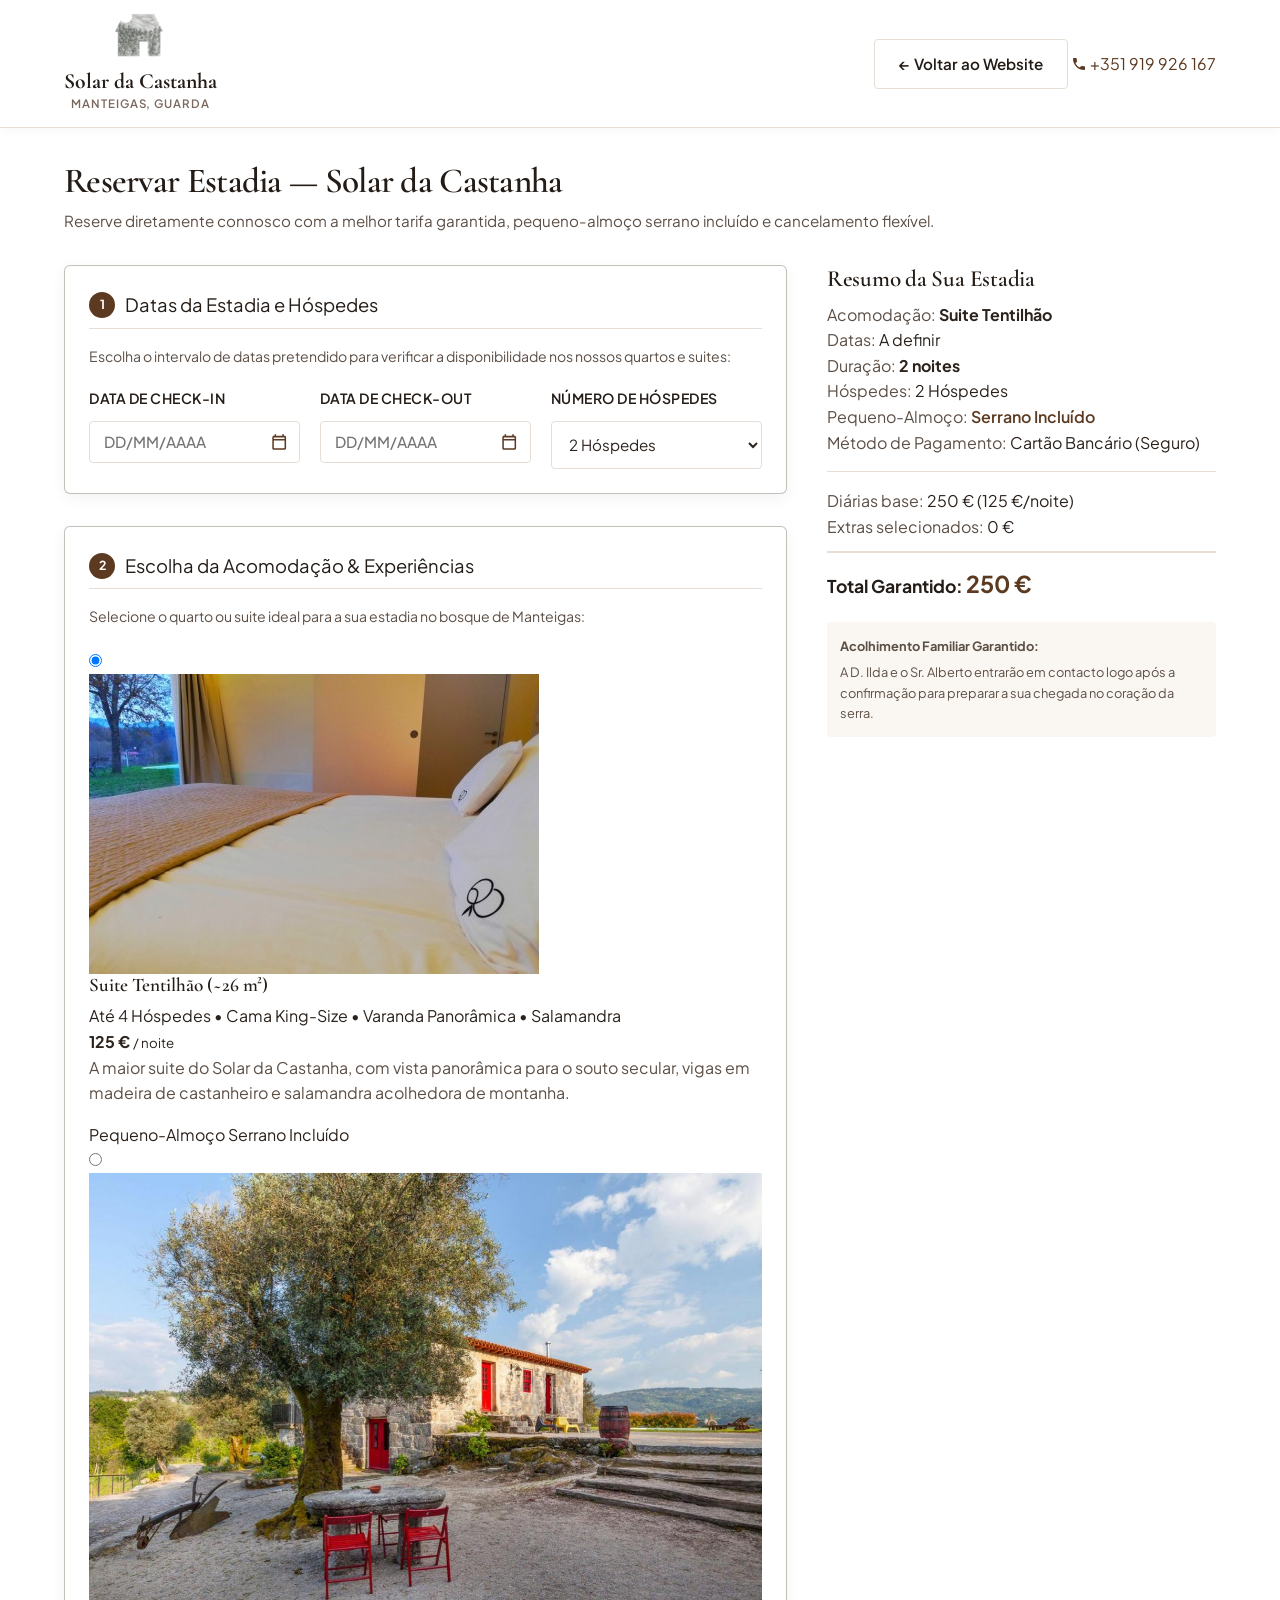
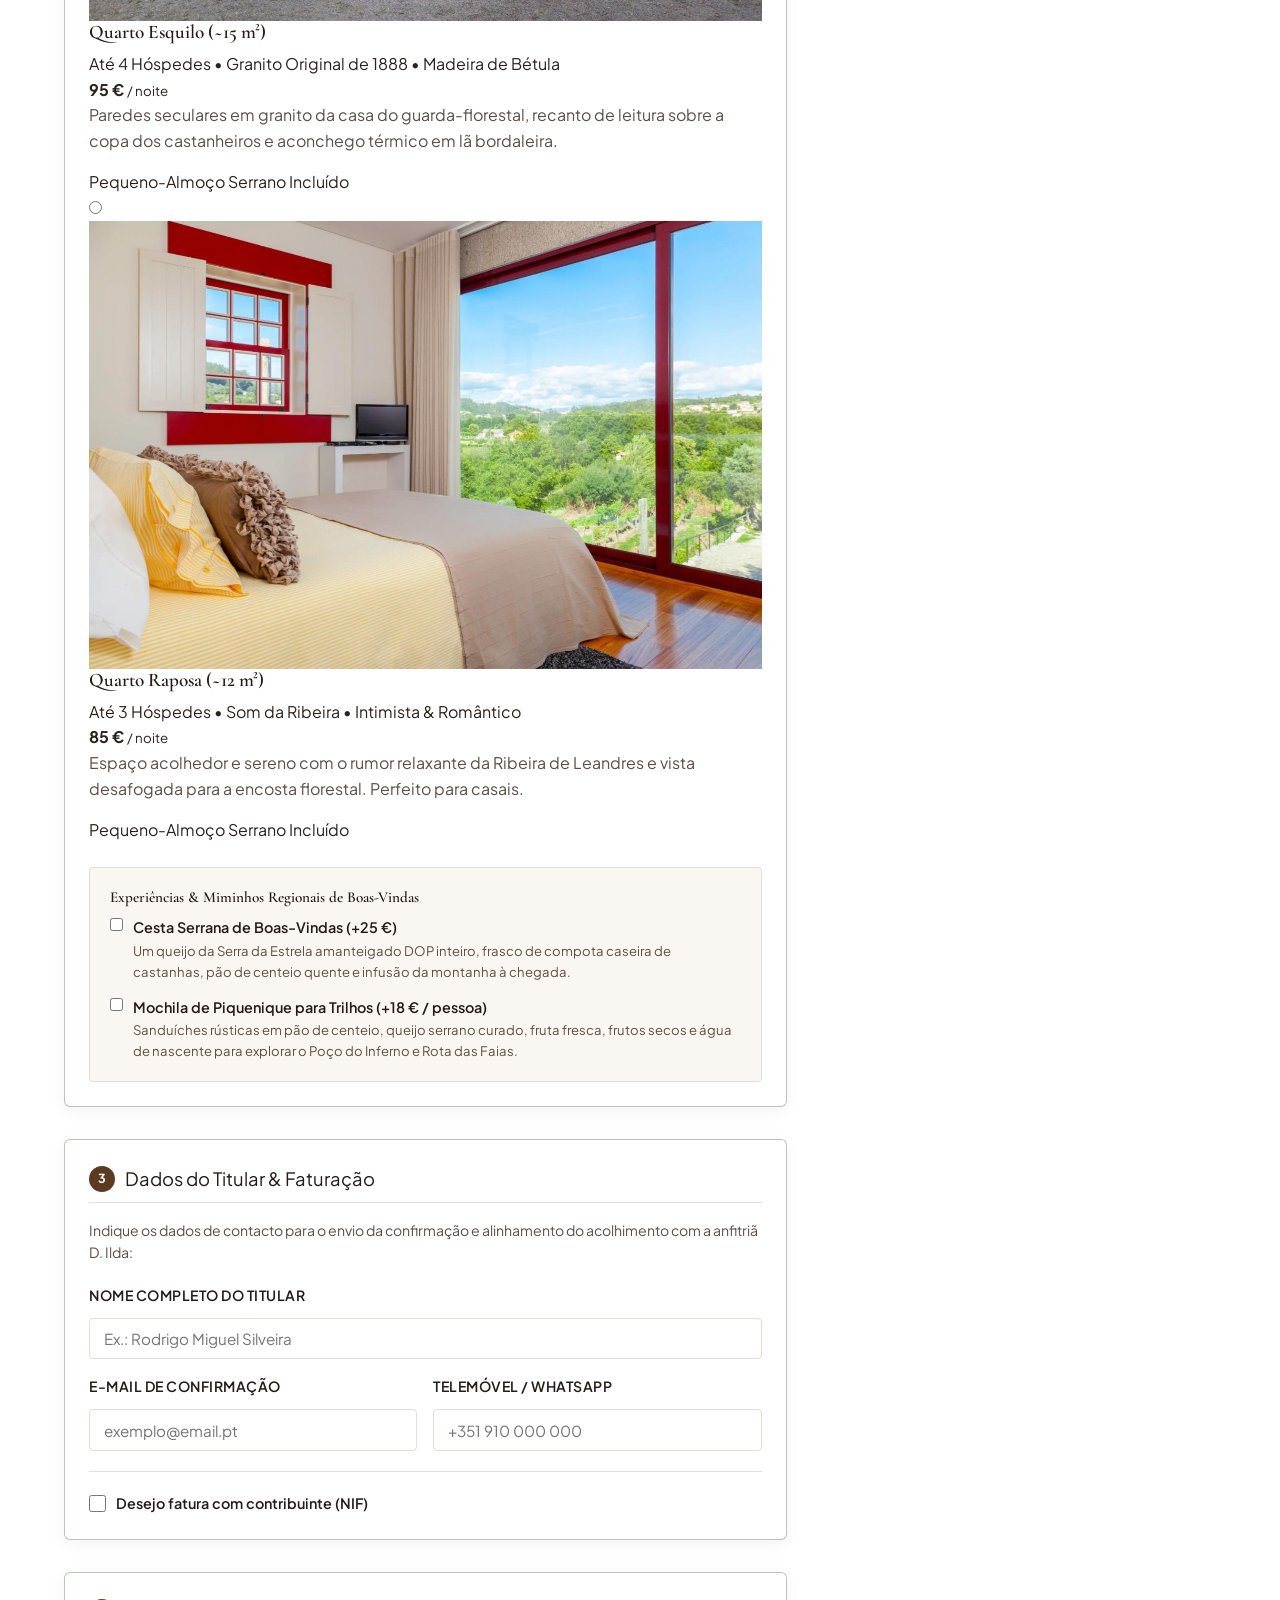
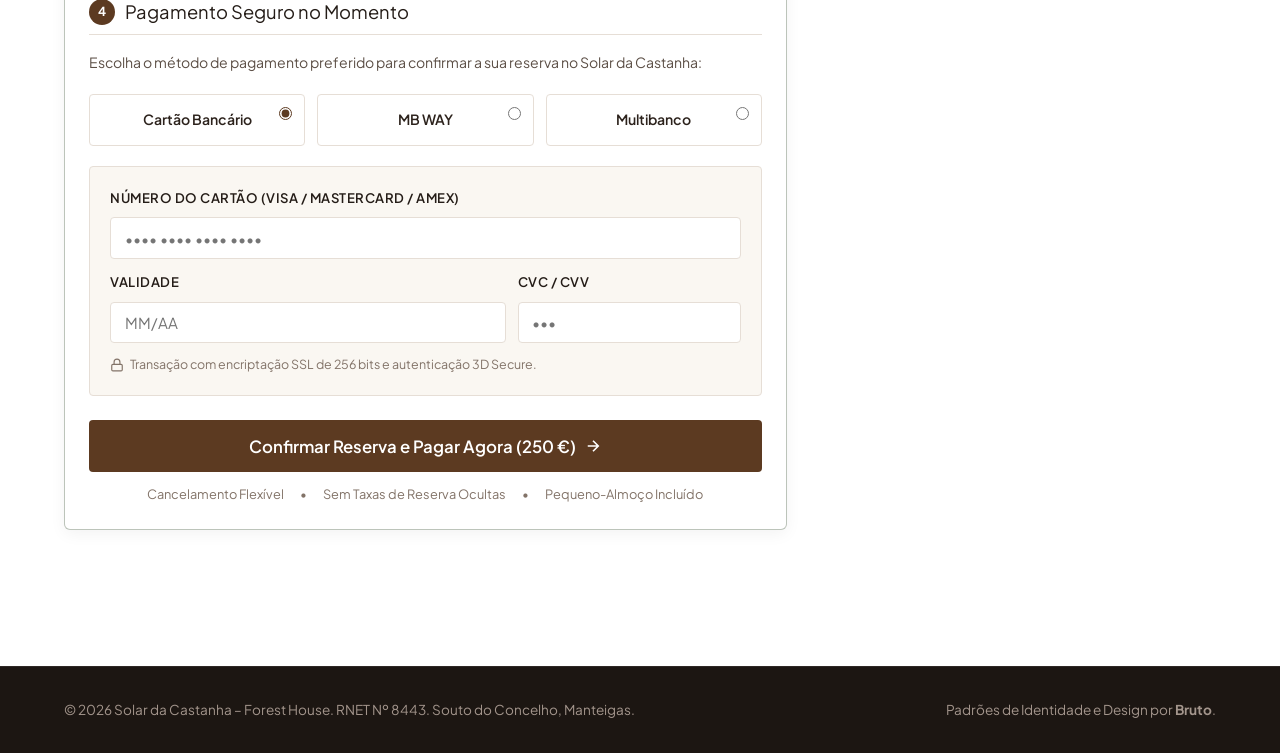
==== commit e7c95992: "Header update: Official logo house mark, removed white aba, set menu to Quartos" ====
--- a/reservas.html
+++ b/reservas.html
@@ -18,10 +18,11 @@
        ========================================================================= -->
   <header class="header booking-header">
     <div class="container nav-container">
-      <a href="index.html" class="booking-logo-wrap" aria-label="Solar da Castanha — Página Inicial">
-        <img src="assets/logos/logo.svg" alt="Solar da Castanha" class="booking-logo-img">
-        <div class="booking-brand-meta">
-          <span class="booking-brand-location">Manteigas, Guarda</span>
+      <a href="index.html" class="booking-logo-wrap" aria-label="Solar da Castanha — Página Inicial" style="display: flex; align-items: center; gap: 0.75rem;">
+        <img src="assets/logos/logo_house_mark.png" alt="Solar da Castanha" class="booking-logo-img" style="height: 44px; width: auto; object-fit: contain;">
+        <div class="booking-brand-meta" style="display: flex; flex-direction: column;">
+          <span style="font-family: var(--font-heading); font-size: 1.35rem; font-weight: 700; color: #241C17; line-height: 1.1;">Solar da Castanha</span>
+          <span class="booking-brand-location" style="font-size: 0.72rem; color: #7A685D; text-transform: uppercase; letter-spacing: 0.08em; font-weight: 600; margin-top: 2px;">Manteigas, Guarda</span>
         </div>
       </a>
       <div class="booking-header-actions">
--- a/css/style.css
+++ b/css/style.css
@@ -163,100 +163,68 @@
   left: 0;
   width: 100%;
   z-index: 1000;
-  color: #FBF5ED;
+  color: #241C17;
+  background-color: rgba(255, 255, 255, 0.96);
+  backdrop-filter: blur(16px);
+  -webkit-backdrop-filter: blur(16px);
+  box-shadow: 0 2px 14px rgba(0, 0, 0, 0.05);
+  border-bottom: 1px solid rgba(228, 231, 226, 0.85);
+  padding: 0.65rem 0;
   transition: padding 0.22s cubic-bezier(0.16, 1, 0.3, 1),
               background-color 0.22s cubic-bezier(0.16, 1, 0.3, 1),
-              box-shadow 0.22s cubic-bezier(0.16, 1, 0.3, 1),
-              backdrop-filter 0.22s cubic-bezier(0.16, 1, 0.3, 1);
-  background-color: rgba(255, 255, 255, calc(var(--scroll-p, 0) * 0.96));
-  backdrop-filter: blur(calc(var(--scroll-p, 0) * 20px));
-  -webkit-backdrop-filter: blur(calc(var(--scroll-p, 0) * 20px));
-  box-shadow: 0 4px 24px rgba(0, 0, 0, calc(var(--scroll-p, 0) * 0.07));
-  border-bottom: 1px solid rgba(228, 231, 226, calc(var(--scroll-p, 0) * 0.85));
-  padding: calc(1.15rem - (var(--scroll-p, 0) * 0.45rem)) 0;
-}
-
-/* Máscara de Gradiente e Blur Atmosférico Superior (Inspirado no Hotel Neptun) */
+              box-shadow 0.22s cubic-bezier(0.16, 1, 0.3, 1);
+}
+
 .header-neptun::before {
-  content: "";
-  position: absolute;
-  inset: 0 0 -2.8em;
-  pointer-events: none;
-  z-index: -1;
-  background: linear-gradient(180deg, rgba(16, 24, 20, 0.82) 0%, rgba(16, 24, 20, 0.45) 55%, rgba(16, 24, 20, 0) 100%);
-  backdrop-filter: blur(10px);
-  -webkit-backdrop-filter: blur(10px);
-  mask-image: linear-gradient(to bottom, #000 0%, #000 55%, rgba(0, 0, 0, 0) 100%);
-  -webkit-mask-image: linear-gradient(to bottom, #000 0%, #000 55%, rgba(0, 0, 0, 0) 100%);
-  opacity: calc(1 - var(--scroll-p, 0));
-  transition: opacity 0.22s ease;
-}
-
-/* Estado Scrolled: Confirmação de classe para seletores descendentes */
+  display: none !important;
+}
+
 .header-neptun.header-scrolled {
-  background-color: rgba(255, 255, 255, 0.96);
-  backdrop-filter: blur(20px);
-  -webkit-backdrop-filter: blur(20px);
-  box-shadow: 0 4px 24px rgba(0, 0, 0, 0.07);
-  border-bottom: 1px solid rgba(228, 231, 226, 0.85);
-  padding: 0.7rem 0;
+  background-color: #ffffff;
+  box-shadow: 0 4px 20px rgba(0, 0, 0, 0.08);
+  padding: 0.5rem 0;
 }
 
 .header-neptun.header-scrolled::before {
-  opacity: 0;
+  display: none !important;
 }
 
 /* Grid Perfeita de 3 Zonas Alinhada Rigorosamente com o Container da Página */
 .neptun-header-inner {
   display: grid;
-  grid-template-columns: 1fr auto 1fr;
+  grid-template-columns: auto 1fr auto;
   align-items: center;
   width: 100%;
   position: relative;
-}
-
-/* 1. Esquerda: Aba / Pennant com Logo da Solar da Castanha (Tamanho Original) */
+  gap: 1.5rem;
+}
+
+/* 1. Esquerda: Logo do Solar da Castanha (Com símbolo da casa gravada + Nome e Ancoragem) */
 .neptun-header-left {
   justify-self: start;
   display: flex;
   align-items: center;
-  justify-content: center;
   position: relative;
   z-index: 2;
-  width: 200px;
-}
-
-/* Aba Suspensa (Tamanho Original 200px x 116px, transição progressiva por cada scroll) */
+  width: auto;
+}
+
+/* Tira branca eliminada conforme instrução do utilizador */
 .neptun-logo-aba {
-  position: absolute;
-  top: -1.15rem; /* Encosta rigorosamente ao topo do ecrã */
-  left: 0;
-  width: 200px;
-  height: 116px;
-  z-index: 1;
-  pointer-events: none;
-  filter: drop-shadow(0 10px 20px rgba(0, 0, 0, 0.25));
-  transform: translateY(calc(var(--scroll-p, 0) * -115%));
-  opacity: calc(1 - var(--scroll-p, 0) * 0.95);
-  transition: transform 0.22s cubic-bezier(0.16, 1, 0.3, 1),
-              opacity 0.2s ease;
-  will-change: transform, opacity;
+  display: none !important;
 }
 
 .neptun-aba-svg {
-  width: 100%;
-  height: 100%;
-  display: block;
+  display: none !important;
 }
 
 .neptun-logo-link {
   position: relative;
   z-index: 2;
-  display: flex;
-  align-items: center;
-  justify-content: center;
+  display: inline-flex;
+  align-items: center;
+  gap: 0.85rem;
   text-decoration: none;
-  width: 100%;
   transition: opacity 0.2s ease;
 }
 
@@ -264,34 +232,58 @@
   opacity: 0.88;
 }
 
-/* O Logo DENTRO DO BANNER ORIGINAL fica aumentado para preencher com máxima visibilidade! */
+/* Ícone da Casa com Floresta de Castanheiros */
+.brand-house-icon,
 .neptun-original-logo {
   height: 48px;
   width: auto;
-  max-width: 178px;
+  max-width: 52px;
   object-fit: contain;
   display: block;
   filter: none;
-  transform: translateY(calc((1 - var(--scroll-p, 0)) * 5px)) scale(calc(1.78 - (var(--scroll-p, 0) * 0.78)));
-  transform-origin: center center;
-  transition: transform 0.22s cubic-bezier(0.16, 1, 0.3, 1);
-  will-change: transform;
-}
-
-/* 2. Centro: Links de Navegação com Dinâmica Fluida Progressiva */
+  transform: none !important;
+  transition: transform 0.2s ease;
+}
+
+.brand-text-block {
+  display: flex;
+  flex-direction: column;
+  justify-content: center;
+  text-align: left;
+}
+
+.brand-main-title {
+  font-family: var(--font-heading);
+  font-size: 1.45rem;
+  font-weight: 700;
+  color: #241C17;
+  line-height: 1.1;
+  letter-spacing: -0.01em;
+  white-space: nowrap;
+}
+
+.brand-location-sub {
+  font-family: var(--font-body);
+  font-size: 0.72rem;
+  font-weight: 600;
+  color: #7A685D;
+  letter-spacing: 0.08em;
+  text-transform: uppercase;
+  margin-top: 2px;
+  white-space: nowrap;
+}
+
+/* 2. Centro: Links de Navegação */
 .neptun-header-center {
   justify-self: center;
   display: flex;
   align-items: center;
   z-index: 1;
-  transform: translateX(calc((1 - var(--scroll-p, 0)) * 55px));
-  transition: transform 0.22s cubic-bezier(0.16, 1, 0.3, 1);
-  will-change: transform;
-}
-
-/* No scroll (quando a aba sobe e o botão CTA surge à direita), regressa suavemente ao centro */
+  transform: none !important;
+}
+
 .header-scrolled .neptun-header-center {
-  transform: translateX(0);
+  transform: none !important;
 }
 
 .neptun-nav .nav-menu {
@@ -442,41 +434,33 @@
   .neptun-header-left {
     display: flex;
     align-items: center;
-    justify-content: center;
-    width: 135px !important;
+    width: auto !important;
     position: relative !important;
     z-index: 2;
   }
-  /* Aba suspensa compacta e elegante para mobile (alto contraste & brasão rústico) */
   .neptun-logo-aba {
-    display: block !important;
-    position: absolute !important;
-    top: -0.75rem !important;
-    left: 0 !important;
-    width: 135px !important;
-    height: 76px !important;
-    z-index: 1;
-    pointer-events: none;
-    filter: drop-shadow(0 6px 14px rgba(0, 0, 0, 0.22));
-    transform: translateY(calc(var(--scroll-p, 0) * -115%));
-    opacity: calc(1 - var(--scroll-p, 0) * 0.95);
-    transition: transform 0.22s cubic-bezier(0.16, 1, 0.3, 1),
-                opacity 0.2s ease;
-  }
+    display: none !important;
+  }
+  .brand-house-icon,
   .neptun-original-logo {
-    height: 48px !important;
-    max-width: 130px !important;
+    height: 40px !important;
+    max-width: 44px !important;
     width: auto !important;
     transform: none !important;
     position: relative;
     z-index: 2;
-    margin-top: 3px;
     image-rendering: -webkit-optimize-contrast;
   }
+  .brand-main-title {
+    font-size: 1.22rem !important;
+  }
+  .brand-location-sub {
+    font-size: 0.65rem !important;
+  }
+  .header-scrolled .brand-house-icon,
   .header-scrolled .neptun-original-logo {
-    height: 40px !important;
+    height: 36px !important;
     transform: none !important;
-    margin-top: 0;
   }
   .neptun-header-center {
     display: none;
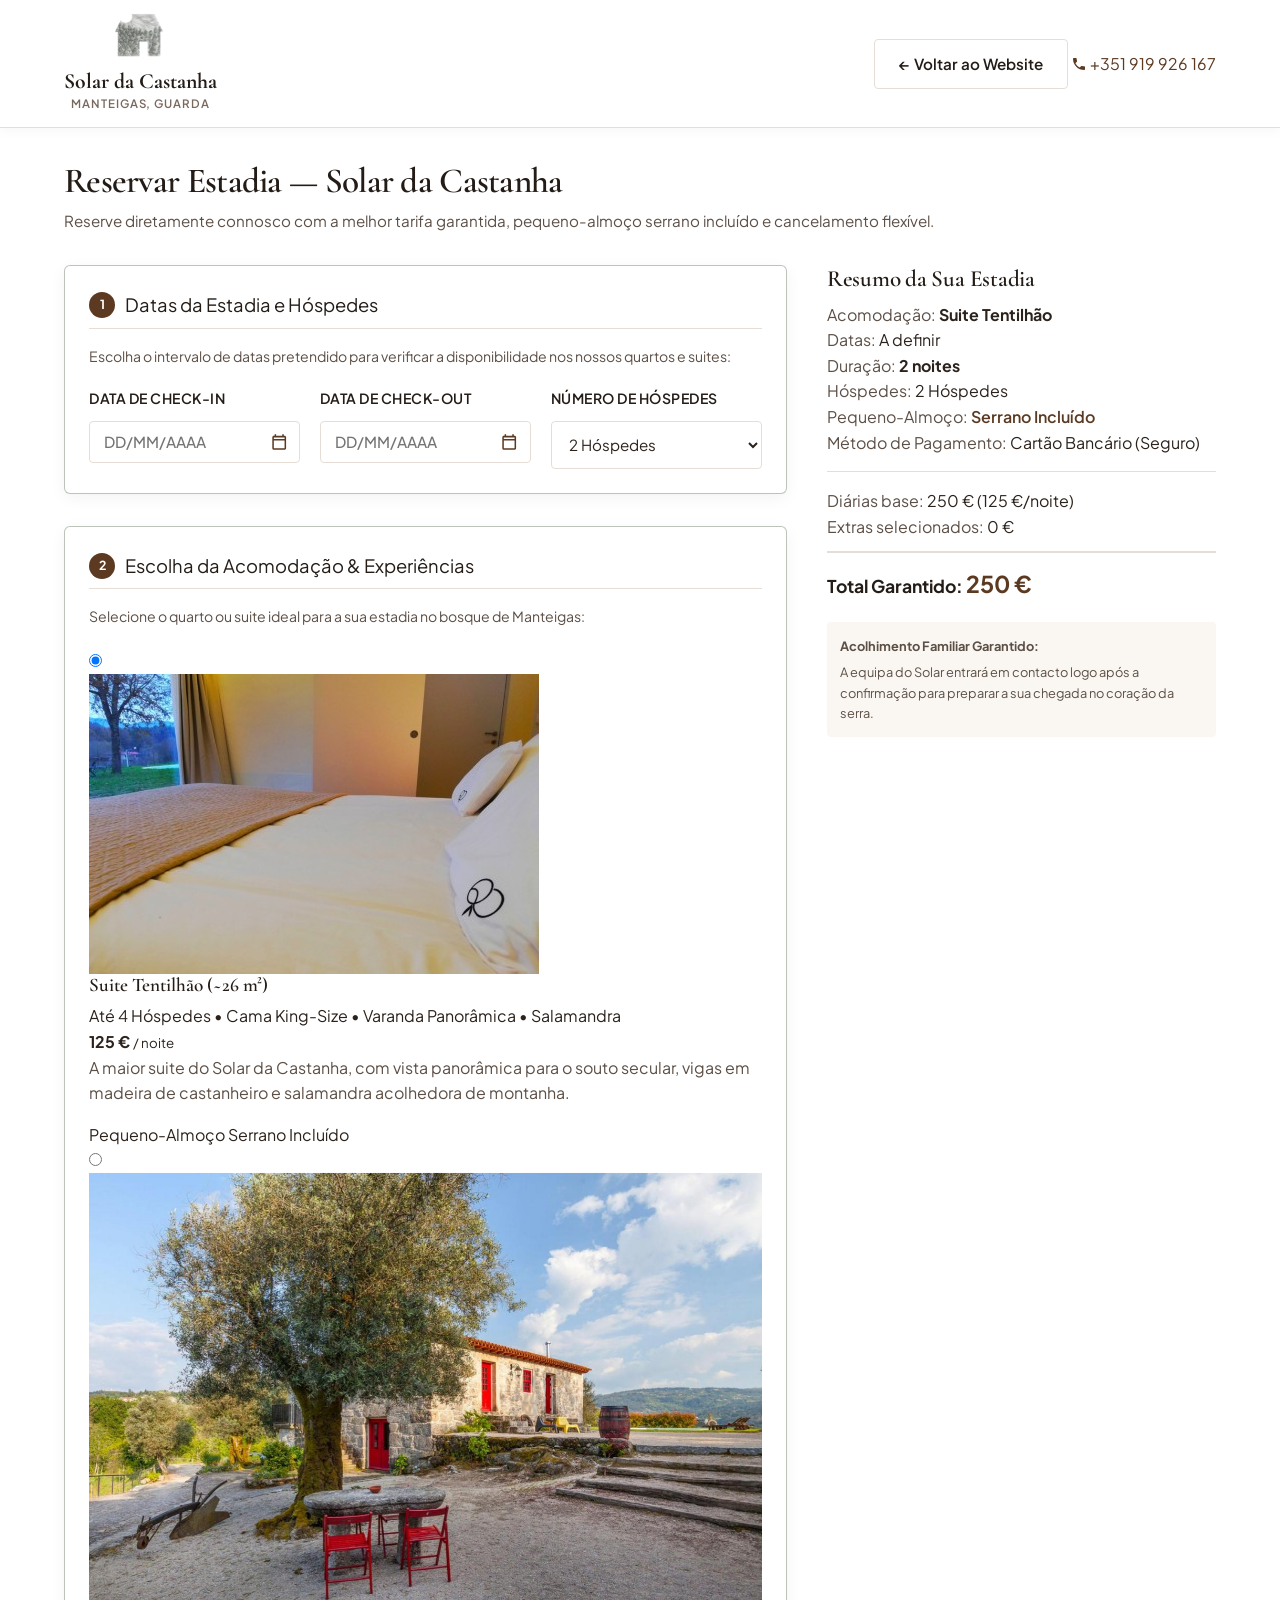
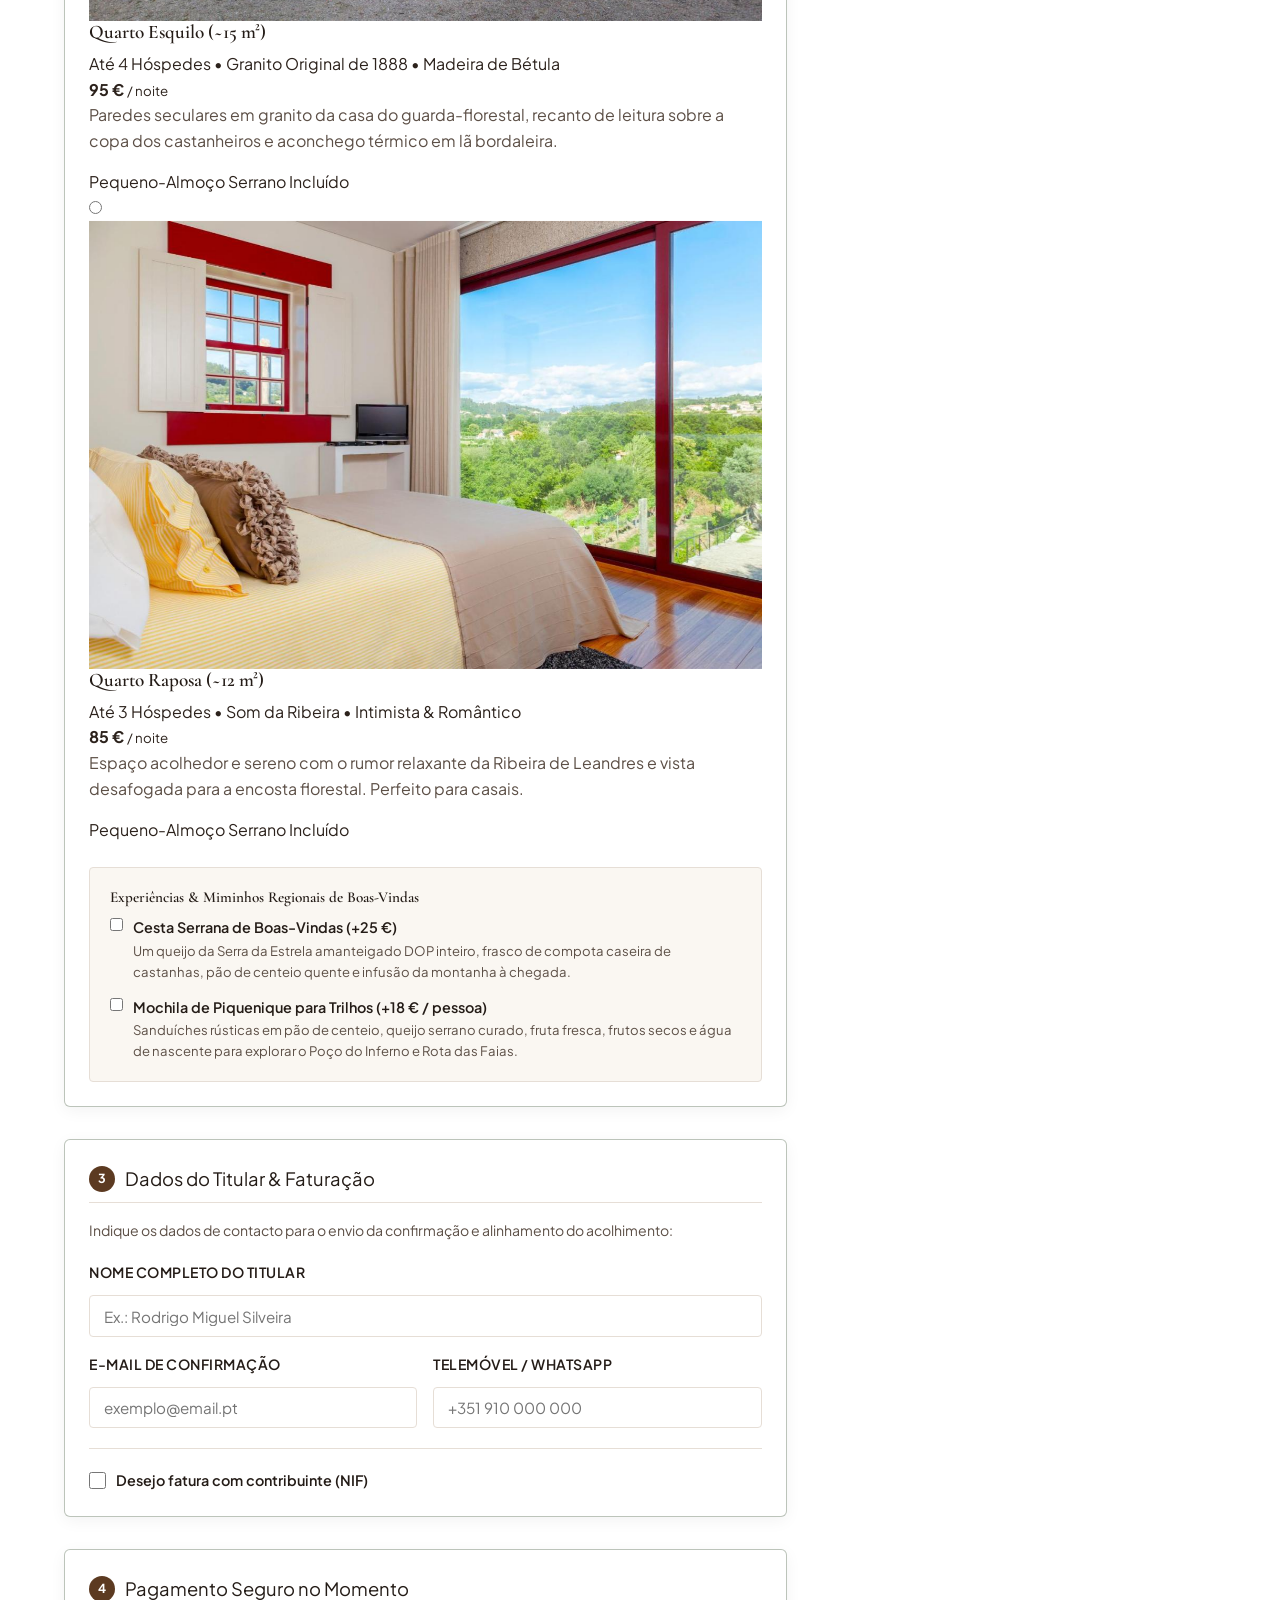
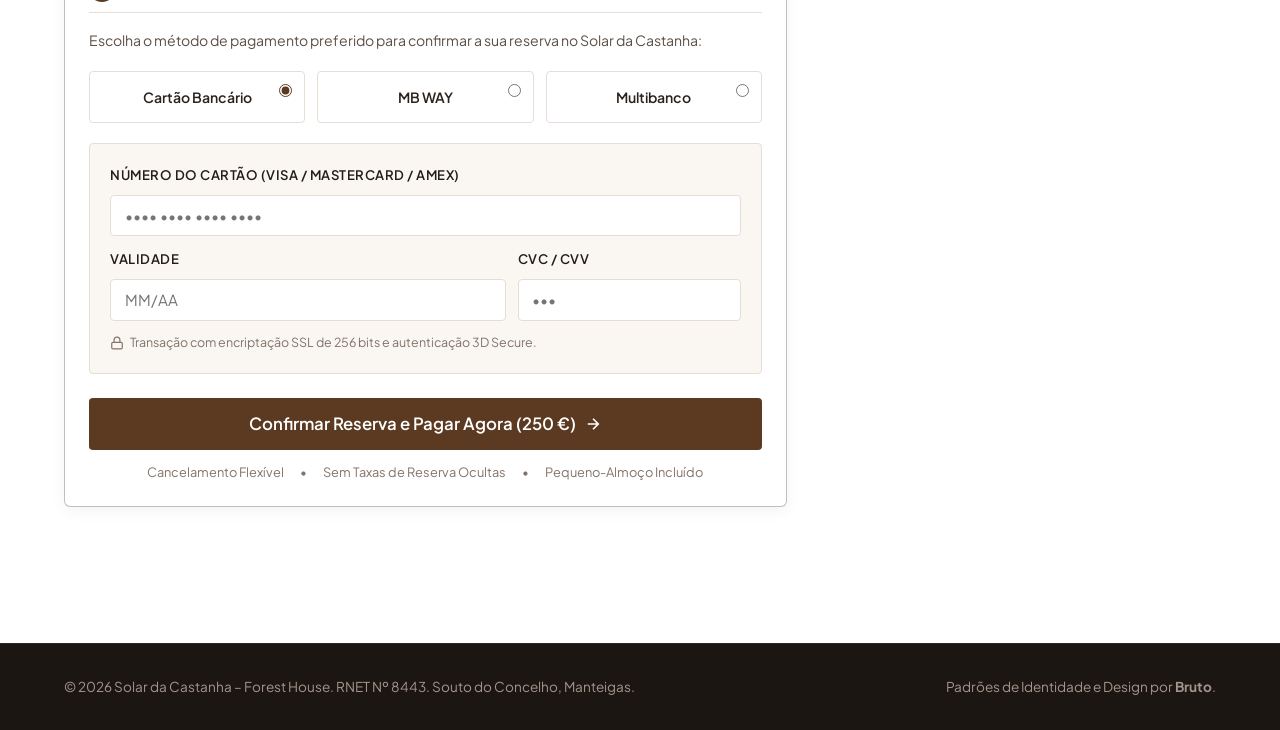
==== commit 6aeeb6b0: "Header update: Official logo house mark, removed white aba, set menu to Quartos" ====
--- a/reservas.html
+++ b/reservas.html
@@ -225,7 +225,7 @@
                 <span>Dados do Titular &amp; Faturação</span>
               </div>
               <p style="font-size: 0.88rem; color: var(--text-secondary); margin-bottom: 1.25rem;">
-                Indique os dados de contacto para o envio da confirmação e alinhamento do acolhimento com a anfitriã D. Ilda:
+                Indique os dados de contacto para o envio da confirmação e alinhamento do acolhimento:
               </p>
 
               <div style="display: grid; grid-template-columns: 1fr 1fr; gap: 1rem;">
@@ -435,7 +435,7 @@
 
             <div style="margin-top: 1.25rem; background: var(--bg-light); padding: 0.85rem; border-radius: var(--border-radius-sm); font-size: 0.8rem; color: var(--text-secondary);">
               <p style="margin: 0 0 0.35rem 0;"><strong>Acolhimento Familiar Garantido:</strong></p>
-              <p style="margin: 0;">A D. Ilda e o Sr. Alberto entrarão em contacto logo após a confirmação para preparar a sua chegada no coração da serra.</p>
+              <p style="margin: 0;">A equipa do Solar entrará em contacto logo após a confirmação para preparar a sua chegada no coração da serra.</p>
             </div>
           </div>
         </aside>
@@ -477,13 +477,13 @@
       </div>
 
       <p style="font-size: 0.85rem; color: var(--text-secondary); text-align: center; margin-bottom: 1.25rem;">
-        Enviámos o comprovativo detalhado para o seu e-mail. Para agilizar o check-in ou pedir dicas de viagem, contacte diretamente os anfitriões D. Ilda &amp; Sr. Alberto:
+        Enviámos o comprovativo detalhado para o seu e-mail. Para agilizar o check-in ou pedir dicas de viagem, contacte diretamente o Solar da Castanha:
       </p>
 
       <div style="display: flex; flex-direction: column; gap: 0.65rem;">
         <a id="modalWhatsappBtn" href="https://wa.me/351919926167" target="_blank" rel="noopener noreferrer" class="btn btn-primary" style="display: flex; align-items: center; justify-content: center; gap: 0.5rem; height: 46px;">
           <svg class="icon-svg-sm" viewBox="0 0 24 24"><path d="M6.62 10.79a15.05 15.05 0 006.59 6.59l2.2-2.2c.27-.27.67-.36 1.02-.24 1.12.37 2.33.57 3.57.57.55 0 1 .45 1 1V20c0 .55-.45 1-1 1-9.39 0-17-7.61-17-17 0-.55.45-1 1-1h3.5c.55 0 1 .45 1 1 0 1.25.2 2.45.57 3.57.11.35.03.74-.25 1.02l-2.2 2.2z"/></svg>
-          <span>Falar com D. Ilda no WhatsApp (+351 919 926 167)</span>
+          <span>Falar no WhatsApp (+351 919 926 167)</span>
         </a>
         <button type="button" class="btn btn-outline-dark close-booking-modal" style="height: 44px;">
           Fechar e Voltar ao Início
--- a/css/style.css
+++ b/css/style.css
@@ -189,10 +189,18 @@
   display: none !important;
 }
 
-/* Grid Perfeita de 3 Zonas Alinhada Rigorosamente com o Container da Página */
+/* Container Próprio do Header com Largura Generosa */
+.header-container {
+  max-width: 1320px;
+  width: 100%;
+  margin: 0 auto;
+  padding: 0 2rem;
+}
+
+/* Grid Perfeita de 3 Zonas Alinhada Rigorosamente com o Cabeçalho: 1fr (Logo) | auto (Menu Centralizado) | 1fr (CTA) */
 .neptun-header-inner {
   display: grid;
-  grid-template-columns: auto 1fr auto;
+  grid-template-columns: 1fr auto 1fr;
   align-items: center;
   width: 100%;
   position: relative;
@@ -273,7 +281,7 @@
   white-space: nowrap;
 }
 
-/* 2. Centro: Links de Navegação */
+/* 2. Centro: Links de Navegação Perfeitamente Centralizados */
 .neptun-header-center {
   justify-self: center;
   display: flex;
@@ -289,7 +297,7 @@
 .neptun-nav .nav-menu {
   display: flex;
   align-items: center;
-  gap: 1.5rem;
+  gap: 2.25rem;
   list-style: none;
   margin: 0;
   padding: 0;
@@ -297,15 +305,15 @@
 
 .neptun-nav .nav-link {
   font-family: var(--font-nav);
-  font-size: 0.8rem;
-  font-weight: 500;
+  font-size: 0.82rem;
+  font-weight: 600;
   text-transform: uppercase;
-  letter-spacing: 0.16em;
-  color: rgba(251, 245, 237, 0.9);
+  letter-spacing: 0.14em;
+  color: #2C221C;
   text-decoration: none;
-  padding: 0.5rem 0;
+  padding: 0.45rem 0;
   position: relative;
-  transition: color 0.25s ease;
+  transition: color 0.2s ease;
   white-space: nowrap;
 }
 
@@ -316,15 +324,15 @@
   left: 0;
   width: 100%;
   height: 2px;
-  background-color: #FBF5ED;
+  background-color: #5C3A21;
   transform: scaleX(0);
   transform-origin: center;
-  transition: transform 0.24s var(--ease-organic);
+  transition: transform 0.22s var(--ease-organic);
 }
 
 .neptun-nav .nav-link:hover,
 .neptun-nav .nav-link.active {
-  color: #FFFFFF;
+  color: #5C3A21;
 }
 
 .neptun-nav .nav-link:hover::after,
@@ -332,10 +340,9 @@
   transform: scaleX(1);
 }
 
-/* Adaptação dos Links para o Fundo Claro do Scrolled State */
+/* Manter links consistentes no estado scrolled */
 .header-scrolled .neptun-nav .nav-link {
   color: #2C221C;
-  font-weight: 600;
 }
 
 .header-scrolled .neptun-nav .nav-link:hover,
@@ -347,15 +354,13 @@
   background-color: #5C3A21;
 }
 
-/* 3. Direita: Botão Reservar Agora (Afastado, só surge quando o formulário do Hero desaparecer) */
+/* 3. Direita: Botão Reservar Agora (Alinhado à direita, visibilidade condicionada ao scroll) */
 .neptun-header-right {
   justify-self: end;
   display: flex;
   align-items: center;
   gap: 1rem;
-  min-width: 190px;
   justify-content: flex-end;
-  margin-left: 2rem;
   z-index: 2;
 }
 
@@ -1387,7 +1392,19 @@
   display: grid;
   grid-template-columns: 1.05fr 0.95fr;
   gap: 2.25rem;
-  align-items: start;
+  align-items: center;
+}
+
+@media (min-width: 993px) {
+  .house-drawer-grid--reverse {
+    grid-template-columns: 0.95fr 1.05fr;
+  }
+  .house-drawer-grid--reverse .house-drawer-col-left {
+    order: 2;
+  }
+  .house-drawer-grid--reverse .house-drawer-info {
+    order: 1;
+  }
 }
 
 .house-drawer-col-left {
@@ -1396,11 +1413,11 @@
   gap: 1rem;
 }
 
-/* Carrossel de Imagens do Alojamento (Canto Superior Esquerdo) */
+/* Carrossel de Imagens do Alojamento (Coluna de Imagem) */
 .unit-carousel-wrap {
   position: relative;
   width: 100%;
-  height: 295px;
+  height: 350px;
   border-radius: var(--border-radius-md);
   overflow: hidden;
   background-color: #f4f6f3;
@@ -1443,10 +1460,68 @@
   user-select: none;
   -webkit-user-drag: none;
 }
-  width: 100%;
-  height: 100%;
-  object-fit: cover;
-  display: block;
+
+/* Slide 'Falar com Anfitrião' (Para ver mais fotos) */
+.unit-carousel-slide--contact {
+  display: flex;
+  flex-direction: column;
+  align-items: center;
+  justify-content: center;
+  text-align: center;
+  padding: 2.2rem 2rem;
+  background: linear-gradient(145deg, #FBF8F5 0%, #F1E9DF 100%);
+  border: 1px solid rgba(139, 94, 60, 0.15);
+  box-sizing: border-box;
+}
+
+.carousel-contact-icon {
+  width: 48px;
+  height: 48px;
+  border-radius: 50%;
+  background: rgba(92, 58, 33, 0.08);
+  color: var(--primary, #5C3A21);
+  display: flex;
+  align-items: center;
+  justify-content: center;
+  margin-bottom: 0.9rem;
+}
+
+.carousel-contact-title {
+  font-family: var(--font-heading, "Playfair Display", Georgia, serif);
+  font-size: 1.3rem;
+  font-weight: 500;
+  color: var(--text-dark, #2C221C);
+  margin-bottom: 0.5rem;
+  letter-spacing: -0.01em;
+}
+
+.carousel-contact-desc {
+  font-size: 0.9rem;
+  line-height: 1.5;
+  color: var(--text-muted, #6B5E54);
+  max-width: 320px;
+  margin-bottom: 1.25rem;
+}
+
+.carousel-contact-btn {
+  display: inline-flex;
+  align-items: center;
+  gap: 0.5rem;
+  background-color: var(--primary, #5C3A21);
+  color: #FFFFFF !important;
+  font-size: 0.88rem;
+  font-weight: 500;
+  padding: 0.65rem 1.35rem;
+  border-radius: 9999px;
+  text-decoration: none;
+  transition: all 0.2s ease;
+  box-shadow: 0 2px 8px rgba(92, 58, 33, 0.18);
+}
+
+.carousel-contact-btn:hover {
+  background-color: #422917;
+  transform: translateY(-1px);
+  box-shadow: 0 4px 14px rgba(92, 58, 33, 0.26);
 }
 
 .unit-carousel-badge {
@@ -1739,6 +1814,21 @@
   align-items: center;
 }
 
+/* Secção do Solar com Margens Reduzidas e Espaço Alargado */
+.container-wide,
+#experiencia .container {
+  max-width: 1360px;
+  width: 100%;
+  margin: 0 auto;
+  padding: 0 1.75rem;
+}
+
+.solar-experience-grid {
+  grid-template-columns: 1.08fr 1fr;
+  gap: 2.75rem;
+  align-items: center;
+}
+
 .two-cols-reversed {
   direction: rtl;
 }
@@ -1779,7 +1869,7 @@
   border-radius: var(--border-radius-md);
   display: flex;
   flex-direction: column;
-  gap: 14px;
+  gap: 16px;
   -webkit-mask-image: linear-gradient(to right, transparent 0%, black 8%, black 92%, transparent 100%);
   mask-image: linear-gradient(to right, transparent 0%, black 8%, black 92%, transparent 100%);
 }
@@ -1792,7 +1882,7 @@
 
 .showcase-track {
   display: flex;
-  gap: 14px;
+  gap: 16px;
   width: max-content;
   will-change: transform;
 }
@@ -1819,13 +1909,14 @@
   100% { transform: translate3d(0, 0, 0); }
 }
 
+/* Imagens da montra fotográfica ampliadas */
 .showcase-slide {
-  width: 220px;
-  height: 200px;
+  width: 270px;
+  height: 235px;
   flex-shrink: 0;
   border-radius: var(--border-radius-md);
   overflow: hidden;
-  box-shadow: 0 4px 16px rgba(0, 0, 0, 0.08);
+  box-shadow: 0 4px 18px rgba(0, 0, 0, 0.09);
   border: 1px solid var(--border-color);
   background: var(--bg-light);
 }
@@ -1845,7 +1936,9 @@
 @media (max-width: 992px) {
   .showcase-wrap { gap: 10px; }
   .showcase-track { gap: 10px; }
-  .showcase-slide { width: 175px; height: 160px; }
+  .showcase-slide { width: 195px; height: 170px; }
+  .solar-experience-grid { grid-template-columns: 1fr; gap: 2rem; }
+}
 }
 
 @media (max-width: 640px) {
@@ -3780,18 +3873,24 @@
 
 .activities-grid {
   display: grid;
-  grid-template-columns: repeat(2, 1fr);
-  grid-auto-rows: 250px;
-  gap: 1rem;
+  grid-template-columns: repeat(3, 1fr);
+  gap: 1.5rem;
   width: 100%;
-  min-height: calc(250px * 2 + 1rem); /* 512px: Preserva rigorosamente as 2 linhas abertas */
   align-content: start;
-  cursor: grab;
-}
-
-.activities-grid.is-dragging {
-  cursor: grabbing !important;
-  user-select: none;
+}
+
+@media (max-width: 1024px) {
+  .activities-grid {
+    grid-template-columns: repeat(2, 1fr);
+    gap: 1.25rem;
+  }
+}
+
+@media (max-width: 640px) {
+  .activities-grid {
+    grid-template-columns: 1fr;
+    gap: 1rem;
+  }
 }
 
 @keyframes activityFadeIn {
@@ -3946,35 +4045,39 @@
 }
 
 .activity-card {
-  background-color: var(--bg-white);
-  border: 1px solid var(--border-color);
-  border-radius: var(--border-radius-lg);
+  background-color: var(--bg-white, #FFFFFF);
+  border: 1px solid rgba(44, 34, 28, 0.1);
+  border-radius: var(--border-radius-lg, 12px);
   padding: 0;
   overflow: hidden;
   display: flex;
   flex-direction: column;
-  height: 285px;
-  box-shadow: 0 2px 10px rgba(0, 0, 0, 0.04);
-  transition: transform var(--duration-fast) var(--ease-organic),
-              box-shadow var(--duration-fast) var(--ease-organic),
-              border-color var(--duration-fast) var(--ease-organic);
+  height: 100%;
+  min-height: auto;
+  box-shadow: 0 4px 16px rgba(0, 0, 0, 0.04);
+  transition: transform var(--duration-fast, 0.25s) var(--ease-organic, ease),
+              box-shadow var(--duration-fast, 0.25s) var(--ease-organic, ease),
+              border-color var(--duration-fast, 0.25s) var(--ease-organic, ease);
 }
 
 .activity-card:hover {
-  transform: translateY(-3px);
-  box-shadow: var(--shadow-md);
-  border-color: rgba(63, 86, 57, 0.35);
-}
-
+  transform: translateY(-4px);
+  box-shadow: 0 10px 28px rgba(0, 0, 0, 0.09);
+  border-color: rgba(92, 58, 33, 0.35);
+}
+
+/* Imagem Horizontal por Cima (Sem tags sobrepostas) */
+.activity-media,
 .activity-card-media {
   position: relative;
   width: 100%;
-  height: 175px;
+  height: 210px;
   overflow: hidden;
-  background-color: #1a2e26;
+  background-color: #f4f6f3;
   flex-shrink: 0;
 }
 
+.activity-media img,
 .activity-card-media img {
   width: 100%;
   height: 100%;
@@ -3984,48 +4087,20 @@
   transition: transform 0.45s ease;
 }
 
+.activity-card:hover .activity-media img,
 .activity-card:hover .activity-card-media img {
   transform: scale(1.05);
 }
 
-/* Tag de Categoria Sobreposta na Imagem com Efeito Vidro Escuro Acetinado */
-.activity-card-media .activity-category-tag {
-  position: absolute;
-  top: 10px;
-  left: 10px;
-  z-index: 2;
-  display: inline-flex;
-  align-items: center;
-  font-family: var(--font-nav);
-  font-size: 0.65rem;
-  font-weight: 700;
-  text-transform: uppercase;
-  letter-spacing: 0.08em;
-  padding: 0.22rem 0.65rem;
-  border-radius: 9999px;
-  background: rgba(16, 26, 20, 0.72);
-  backdrop-filter: blur(8px);
-  -webkit-backdrop-filter: blur(8px);
-  color: #FAF5ED;
-  border: 1px solid rgba(255, 255, 255, 0.25);
-  box-shadow: 0 2px 8px rgba(0, 0, 0, 0.3);
-  pointer-events: none;
-  transition: all 0.2s ease;
-}
-
-.activity-card:hover .activity-card-media .activity-category-tag {
-  background: rgba(16, 26, 20, 0.85);
-  border-color: rgba(229, 195, 120, 0.5);
-  color: #FFFFFF;
-}
-
+/* Informações Embaixo */
+.activity-body,
 .activity-card-body {
-  padding: 0.75rem 0.95rem 0.65rem;
+  padding: 1.25rem 1.35rem 1.45rem;
   display: flex;
   flex-direction: column;
-  justify-content: flex-start;
   flex: 1;
   min-width: 0;
+  background-color: var(--bg-white, #FFFFFF);
 }
 
 .activity-card-header,
@@ -4033,65 +4108,48 @@
   display: flex;
   justify-content: space-between;
   align-items: baseline;
-  margin-bottom: 0.35rem;
-  gap: 0.5rem;
-  flex-wrap: wrap;
+  margin-bottom: 0.25rem;
+  gap: 0.75rem;
+  width: 100%;
 }
 
 .activity-title {
-  font-size: 0.98rem;
+  font-family: var(--font-heading, "Playfair Display", Georgia, serif);
+  font-size: 1.15rem;
   font-weight: 600;
-  line-height: 1.25;
-  color: var(--text-primary);
+  line-height: 1.3;
+  color: var(--text-dark, #2C221C);
   margin: 0;
-  white-space: normal;
-  display: -webkit-box;
-  -webkit-line-clamp: 2;
-  -webkit-box-orient: vertical;
-  overflow: hidden;
-}
-
-.activity-desc {
-  font-size: 0.82rem;
-  line-height: 1.45;
-  color: var(--text-secondary);
-  margin: 0;
-  display: -webkit-box;
-  -webkit-line-clamp: 3;
-  -webkit-box-orient: vertical;
-  overflow: hidden;
+  letter-spacing: -0.01em;
 }
 
 .activity-distance,
 .activity-distance-pill {
-  font-size: 0.78rem;
+  font-family: var(--font-nav, inherit);
+  font-size: 0.8rem;
   font-weight: 600;
-  color: var(--text-muted);
+  color: var(--primary, #5C3A21);
   white-space: nowrap;
   flex-shrink: 0;
-}
-
-.activity-title {
-  font-family: var(--font-heading);
-  font-size: 1.15rem;
+  letter-spacing: 0.02em;
+}
+
+.activity-location {
+  font-family: var(--font-body, inherit);
+  font-size: 0.75rem;
   font-weight: 600;
-  color: var(--dark-neutral);
+  color: #8C7B70;
+  text-transform: uppercase;
+  letter-spacing: 0.06em;
+  margin-bottom: 0.65rem;
+}
+
+.activity-desc {
+  font-size: 0.9rem;
+  line-height: 1.55;
+  color: var(--text-muted, #554D47);
   margin: 0;
-  letter-spacing: -0.01em;
-  white-space: nowrap;
-  overflow: hidden;
-  text-overflow: ellipsis;
-}
-
-.activity-desc {
-  font-size: 0.81rem;
-  line-height: 1.36;
-  color: var(--text-secondary);
-  margin: 0.15rem 0 0.25rem;
-  display: -webkit-box;
-  -webkit-line-clamp: 2;
-  -webkit-box-orient: vertical;
-  overflow: hidden;
+  flex: 1;
 }
 
 /* 4. Secção F — Opiniões dos Hóspedes (Loop Infinito Editorial com Controlo Interativo) */
